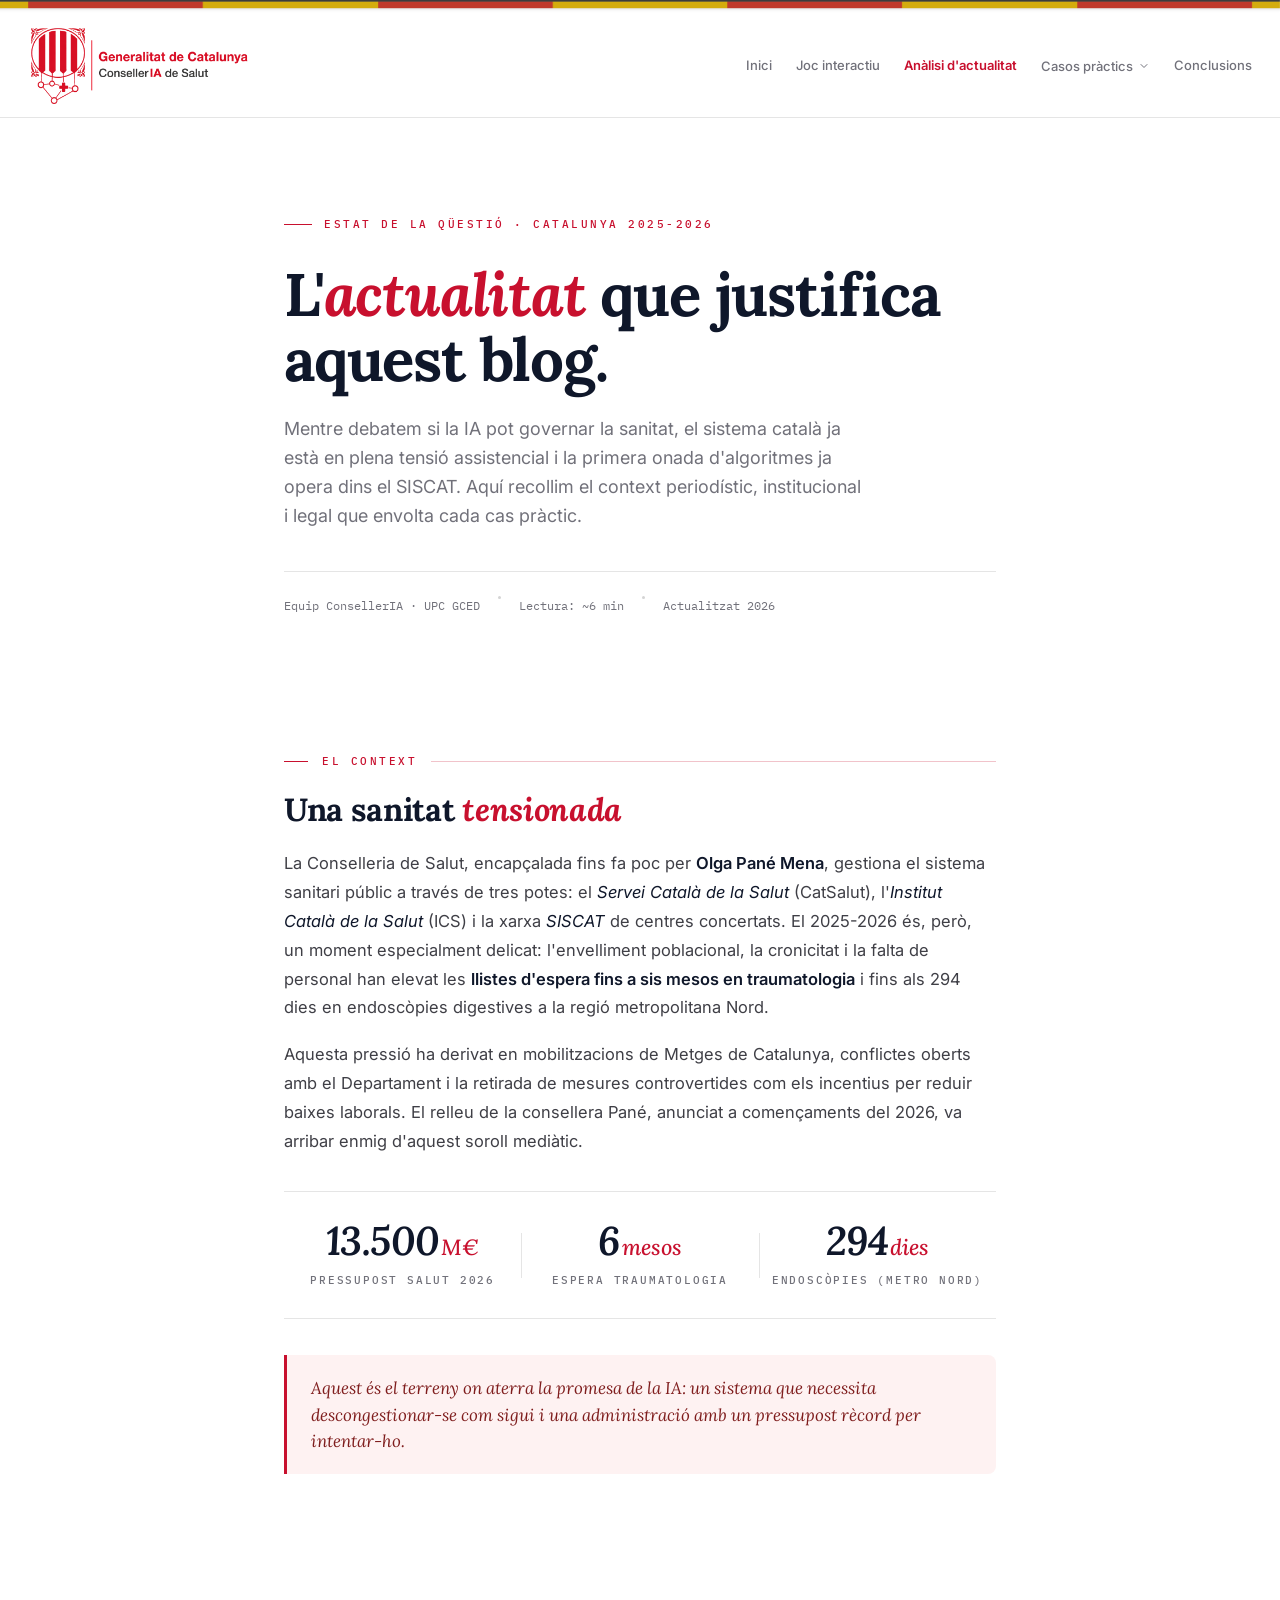
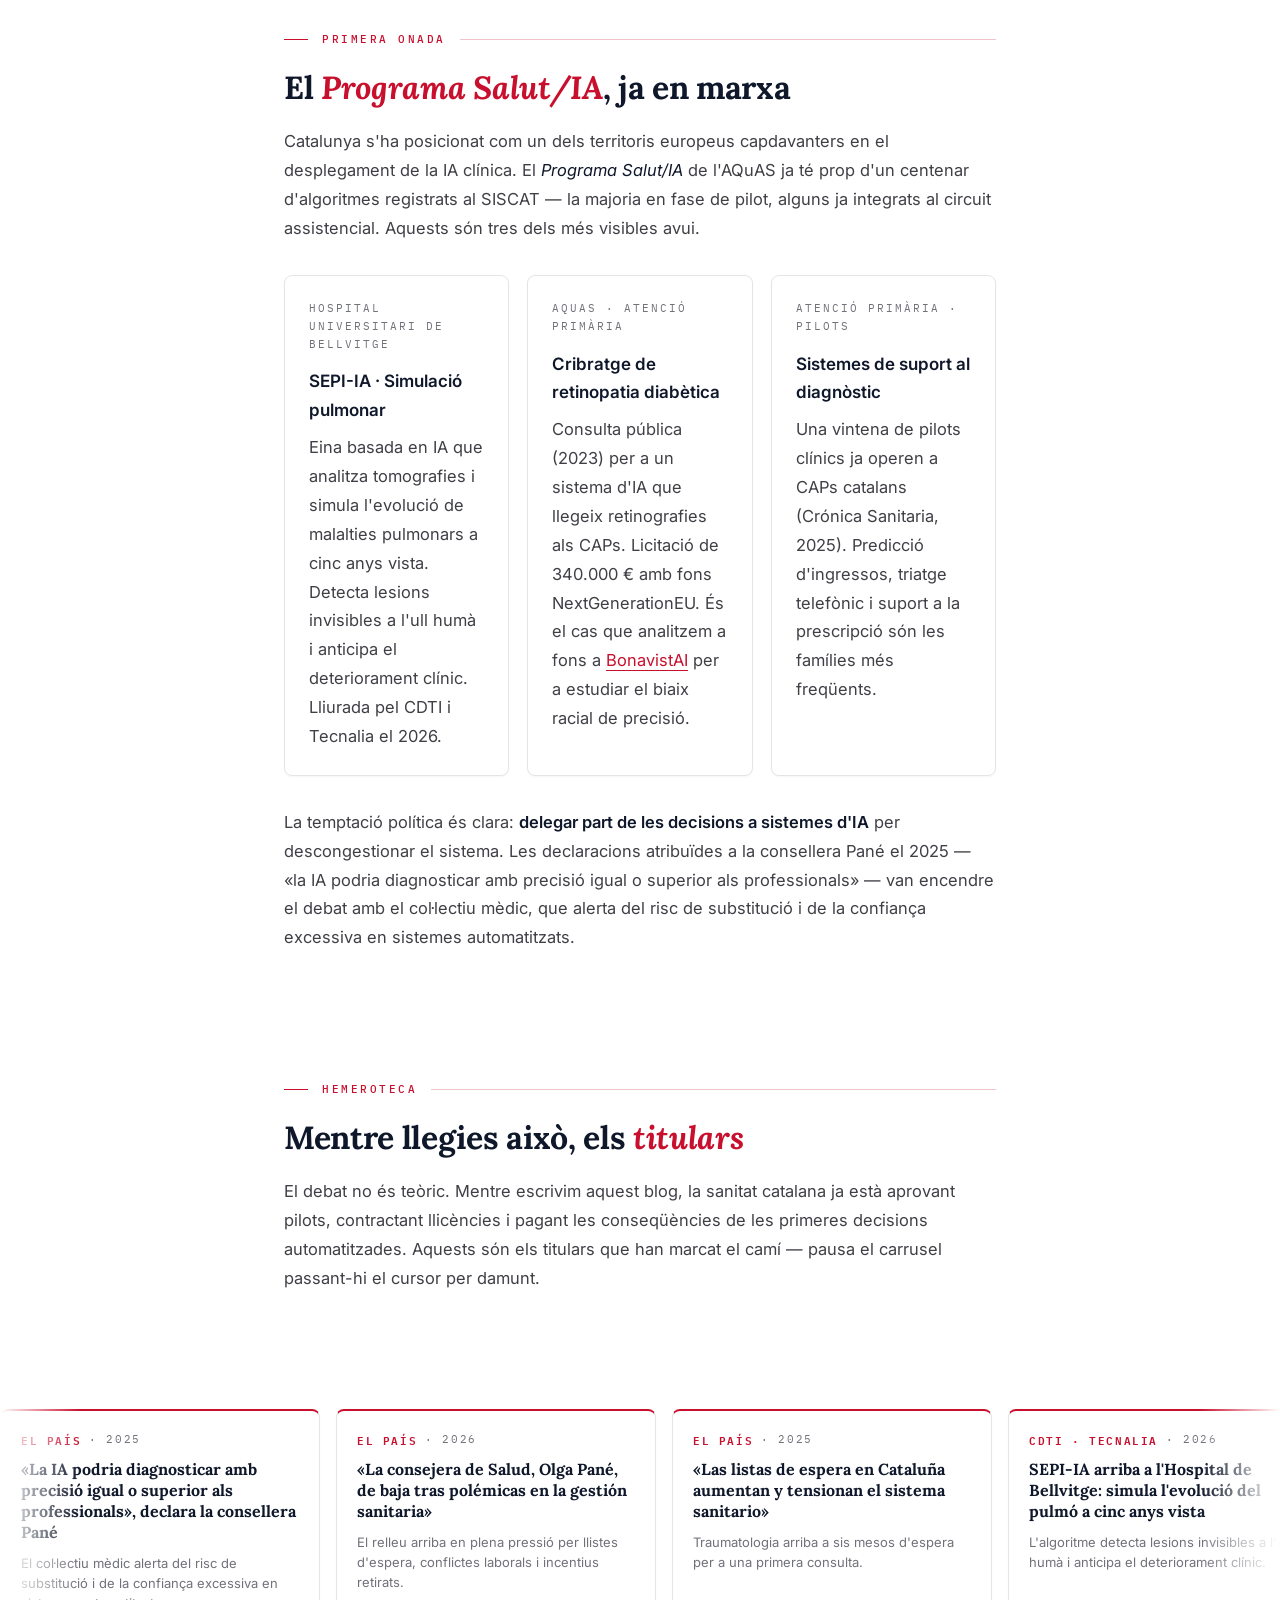
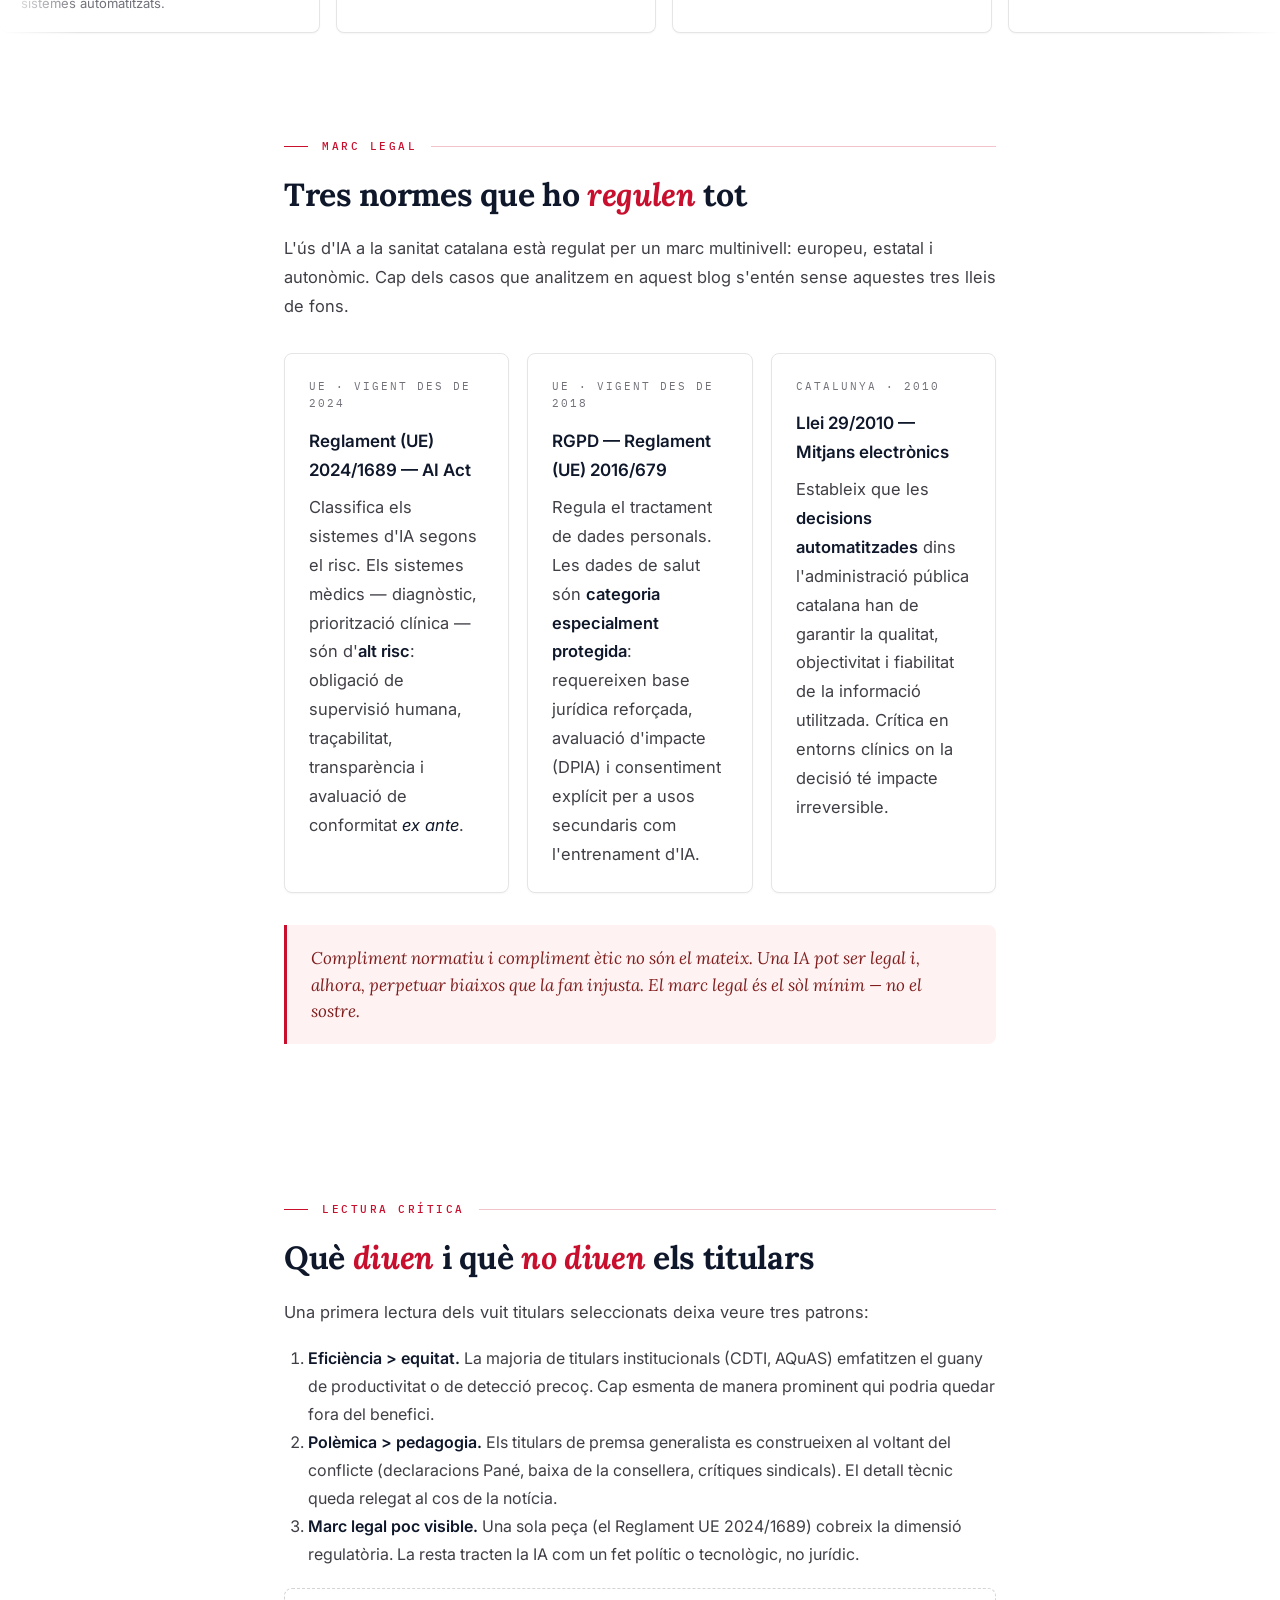
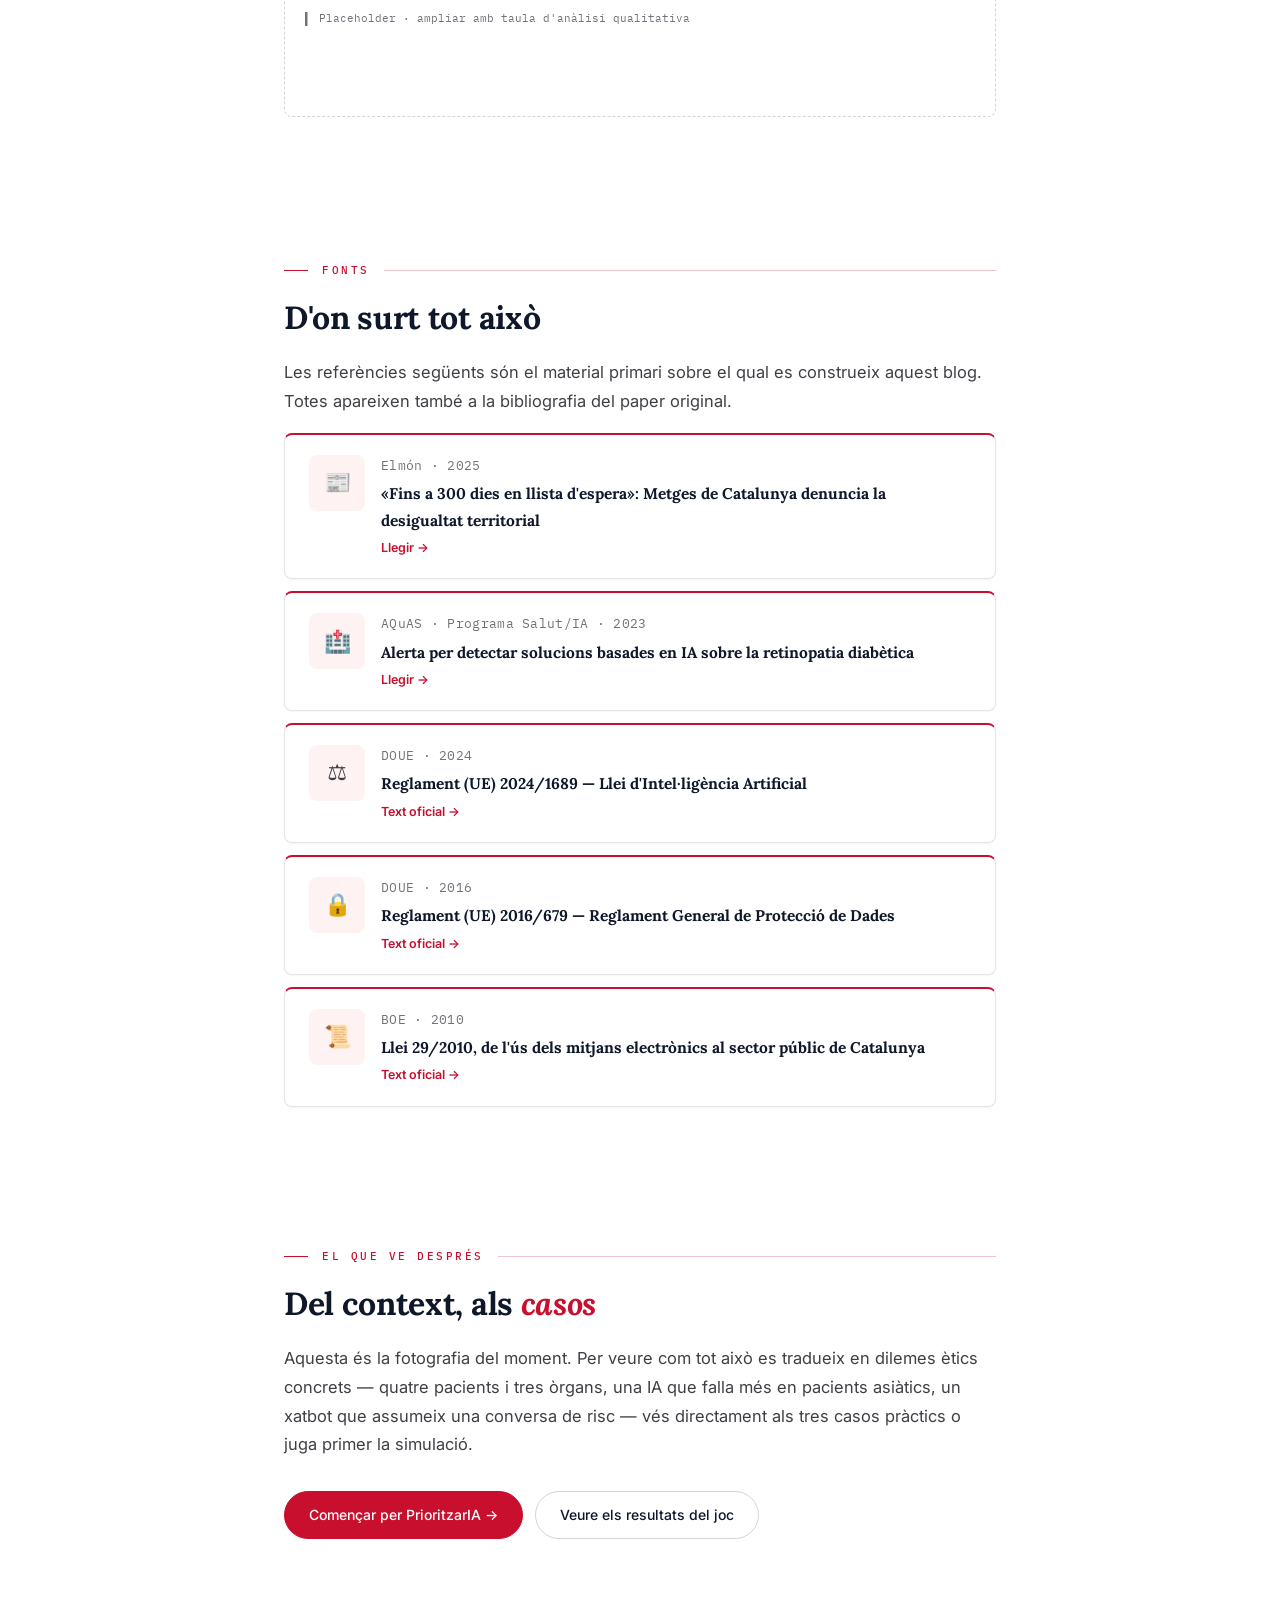
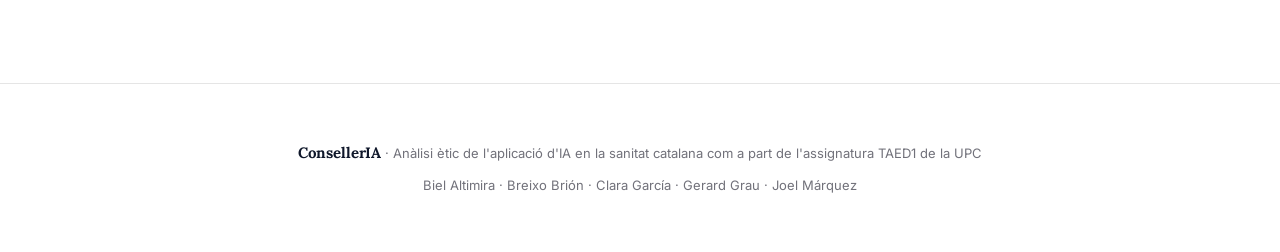
==== blog/actualitat.html @ ca52fb5f "chore: mou la web sencera dins de blog/ - Tots els HTML, l'arbre assets/ i vercel.json passen a blog" ====
<!DOCTYPE html>
<html lang="ca">

<head>
  <meta charset="UTF-8">
  <meta name="viewport" content="width=device-width, initial-scale=1.0">
  <title>Anàlisi d'actualitat — ConsellerIA</title>
  <meta name="description"
    content="Estat actual de la sanitat catalana, primera onada d'algoritmes al SISCAT i marc legal vigent. Context periodístic per a l'anàlisi ètic de la ConsellerIA.">
  <link rel="icon" type="image/png" href="assets/img/conselleria-logo.png">
  <link rel="stylesheet" href="assets/shared.css">
</head>

<body>

  <div class="senyera-bar" aria-hidden="true"></div>

  <nav>
    <a class="nav-logo" href="index.html" aria-label="ConsellerIA de Salut">
      <img src="assets/img/conselleria-logo.png" alt="ConsellerIA de Salut · Generalitat de Catalunya">
    </a>
    <div class="nav-links">
      <a href="index.html">Inici</a>
      <a href="joc-resultats.html">Joc interactiu</a>
      <a href="actualitat.html">Anàlisi d'actualitat</a>
      <div class="nav-dropdown">
        <button type="button" class="nav-dropdown-toggle" aria-haspopup="true" aria-expanded="false">
          Casos pràctics
          <svg class="nav-chevron" viewBox="0 0 24 24" width="12" height="12" fill="none" stroke="currentColor"
            stroke-width="2" stroke-linecap="round" stroke-linejoin="round" aria-hidden="true">
            <path d="M6 9l6 6 6-6" />
          </svg>
        </button>
        <div class="nav-dropdown-menu" role="menu">
          <a href="prioritzaria.html" role="menuitem">PrioritzarIA</a>
          <a href="bonavistai.html" role="menuitem">BonavistAI</a>
          <a href="psico-xat.html" role="menuitem">Psico-Xat</a>
        </div>
      </div>
      <a href="conclusions.html">Conclusions</a>
    </div>
  </nav>

  <header class="hero">
    <div class="hero-eyebrow">Estat de la qüestió · Catalunya 2025-2026</div>
    <h1>L'<em>actualitat</em> que justifica aquest blog.</h1>
    <p class="hero-sub">Mentre debatem si la IA pot governar la sanitat, el sistema català ja està en plena tensió
      assistencial i la primera onada d'algoritmes ja opera dins el SISCAT. Aquí recollim el context periodístic,
      institucional i legal que envolta cada cas pràctic.</p>
    <div class="hero-meta">
      <span>Equip ConsellerIA · UPC GCED</span>
      <span class="dot"></span>
      <span>Lectura: ~6 min</span>
      <span class="dot"></span>
      <span>Actualitzat 2026</span>
    </div>
  </header>

  <main class="container">

    <section id="context" class="reveal">
      <div class="section-label">El context</div>
      <h2>Una sanitat <em>tensionada</em></h2>
      <p>La Conselleria de Salut, encapçalada fins fa poc per <strong>Olga Pané Mena</strong>, gestiona el sistema
        sanitari públic a través de tres potes: el <em>Servei Català de la Salut</em> (CatSalut), l'<em>Institut Català
          de la Salut</em> (ICS) i la xarxa <em>SISCAT</em> de centres concertats. El 2025-2026 és, però, un moment
        especialment delicat: l'envelliment poblacional, la cronicitat i la falta de personal han elevat les
        <strong>llistes d'espera fins a sis mesos en traumatologia</strong> i fins als 294 dies en endoscòpies
        digestives a la regió metropolitana Nord.</p>
      <p>Aquesta pressió ha derivat en mobilitzacions de Metges de Catalunya, conflictes oberts amb el Departament i la
        retirada de mesures controvertides com els incentius per reduir baixes laborals. El relleu de la consellera
        Pané, anunciat a començaments del 2026, va arribar enmig d'aquest soroll mediàtic.</p>

      <div class="stat-band" role="group" aria-label="Xifres clau de la sanitat catalana 2026">
        <div class="stat-band__item">
          <span class="stat-band__num">13.500<em>M€</em></span>
          <span class="stat-band__label">Pressupost Salut 2026</span>
        </div>
        <div class="stat-band__item">
          <span class="stat-band__num">6<em>mesos</em></span>
          <span class="stat-band__label">Espera traumatologia</span>
        </div>
        <div class="stat-band__item">
          <span class="stat-band__num">294<em>dies</em></span>
          <span class="stat-band__label">Endoscòpies (Metro Nord)</span>
        </div>
      </div>

      <div class="callout">
        <p>Aquest és el terreny on aterra la promesa de la IA: un sistema que necessita descongestionar-se com sigui i
          una administració amb un pressupost rècord per intentar-ho.</p>
      </div>
    </section>

    <section id="programa" class="reveal">
      <div class="section-label">Primera onada</div>
      <h2>El <em>Programa Salut/IA</em>, ja en marxa</h2>
      <p>Catalunya s'ha posicionat com un dels territoris europeus capdavanters en el desplegament de la IA clínica. El
        <em>Programa Salut/IA</em> de l'AQuAS ja té prop d'un centenar d'algoritmes registrats al SISCAT — la majoria
        en fase de pilot, alguns ja integrats al circuit assistencial. Aquests són tres dels més visibles avui.
      </p>

      <div class="card-grid">
        <div class="card">
          <span class="card-tag">Hospital Universitari de Bellvitge</span>
          <h3>SEPI-IA · Simulació pulmonar</h3>
          <p>Eina basada en IA que analitza tomografies i simula l'evolució de malalties pulmonars a cinc anys vista.
            Detecta lesions invisibles a l'ull humà i anticipa el deteriorament clínic. Lliurada pel CDTI i Tecnalia el
            2026.</p>
        </div>
        <div class="card">
          <span class="card-tag">AQuAS · Atenció primària</span>
          <h3>Cribratge de retinopatia diabètica</h3>
          <p>Consulta pública (2023) per a un sistema d'IA que llegeix retinografies als CAPs. Licitació de 340.000 €
            amb fons NextGenerationEU. És el cas que analitzem a fons a <a href="bonavistai.html">BonavistAI</a> per a
            estudiar el biaix racial de precisió.</p>
        </div>
        <div class="card">
          <span class="card-tag">Atenció primària · pilots</span>
          <h3>Sistemes de suport al diagnòstic</h3>
          <p>Una vintena de pilots clínics ja operen a CAPs catalans (Crónica Sanitaria, 2025). Predicció d'ingressos,
            triatge telefònic i suport a la prescripció són les famílies més freqüents.</p>
        </div>
      </div>

      <p>La temptació política és clara: <strong>delegar part de les decisions a sistemes d'IA</strong> per
        descongestionar el sistema. Les declaracions atribuïdes a la consellera Pané el 2025 — «la IA podria
        diagnosticar amb precisió igual o superior als professionals» — van encendre el debat amb el col·lectiu mèdic,
        que alerta del risc de substitució i de la confiança excessiva en sistemes automatitzats.</p>
    </section>

    <section id="titulars" class="reveal">
      <div class="section-label">Hemeroteca</div>
      <h2>Mentre llegies això, els <em>titulars</em></h2>
      <p>El debat no és teòric. Mentre escrivim aquest blog, la sanitat catalana ja està aprovant pilots, contractant
        llicències i pagant les conseqüències de les primeres decisions automatitzades. Aquests són els titulars que
        han marcat el camí — pausa el carrusel passant-hi el cursor per damunt.</p>
    </section>

    <div class="news-marquee-wrap" aria-label="Titulars d'actualitat sobre IA i sanitat catalana">
      <div class="news-track">

        <article class="news-card">
          <div class="news-meta"><span class="news-source">El País</span> · 2025</div>
          <h3>«La IA podria diagnosticar amb precisió igual o superior als professionals», declara la consellera Pané
          </h3>
          <p>El col·lectiu mèdic alerta del risc de substitució i de la confiança excessiva en sistemes
            automatitzats.</p>
        </article>
        <article class="news-card">
          <div class="news-meta"><span class="news-source">El País</span> · 2026</div>
          <h3>«La consejera de Salud, Olga Pané, de baja tras polémicas en la gestión sanitaria»</h3>
          <p>El relleu arriba en plena pressió per llistes d'espera, conflictes laborals i incentius retirats.</p>
        </article>
        <article class="news-card">
          <div class="news-meta"><span class="news-source">El País</span> · 2025</div>
          <h3>«Las listas de espera en Cataluña aumentan y tensionan el sistema sanitario»</h3>
          <p>Traumatologia arriba a sis mesos d'espera per a una primera consulta.</p>
        </article>
        <article class="news-card">
          <div class="news-meta"><span class="news-source">CDTI · Tecnalia</span> · 2026</div>
          <h3>SEPI-IA arriba a l'Hospital de Bellvitge: simula l'evolució del pulmó a cinc anys vista</h3>
          <p>L'algoritme detecta lesions invisibles a l'ull humà i anticipa el deteriorament clínic.</p>
        </article>
        <article class="news-card">
          <div class="news-meta"><span class="news-source">AQuAS</span> · 2023</div>
          <h3>Alerta per detectar solucions basades en IA sobre la retinopatia diabètica</h3>
          <p>El Programa Salut/IA exigeix avaluació clínica abans del desplegament massiu als CAPs.</p>
        </article>
        <article class="news-card">
          <div class="news-meta"><span class="news-source">Crónica Sanitaria</span> · 2025</div>
          <h3>«Proyectos de IA en atención primaria en Cataluña»</h3>
          <p>Una vintena de pilots clínics ja operen a CAPs catalans, segons fonts del Departament.</p>
        </article>
        <article class="news-card">
          <div class="news-meta"><span class="news-source">Elmón</span> · 2025</div>
          <h3>«Fins a 300 dies en llista d'espera»: Metges de Catalunya denuncia la desigualtat territorial</h3>
          <p>L'informe sindical reclama mesures estructurals abans de delegar decisions a la IA.</p>
        </article>
        <article class="news-card">
          <div class="news-meta"><span class="news-source">DOUE</span> · 2024</div>
          <h3>El Reglament (UE) 2024/1689 entra en vigor: la IA mèdica, classificada com a alt risc</h3>
          <p>Supervisió humana, traçabilitat i avaluació de conformitat passen a ser obligatòries.</p>
        </article>

        <article class="news-card" aria-hidden="true">
          <div class="news-meta"><span class="news-source">El País</span> · 2025</div>
          <h3>«La IA podria diagnosticar amb precisió igual o superior als professionals», declara la consellera Pané
          </h3>
          <p>El col·lectiu mèdic alerta del risc de substitució i de la confiança excessiva en sistemes
            automatitzats.</p>
        </article>
        <article class="news-card" aria-hidden="true">
          <div class="news-meta"><span class="news-source">El País</span> · 2026</div>
          <h3>«La consejera de Salud, Olga Pané, de baja tras polémicas en la gestión sanitaria»</h3>
          <p>El relleu arriba en plena pressió per llistes d'espera, conflictes laborals i incentius retirats.</p>
        </article>
        <article class="news-card" aria-hidden="true">
          <div class="news-meta"><span class="news-source">El País</span> · 2025</div>
          <h3>«Las listas de espera en Cataluña aumentan y tensionan el sistema sanitario»</h3>
          <p>Traumatologia arriba a sis mesos d'espera per a una primera consulta.</p>
        </article>
        <article class="news-card" aria-hidden="true">
          <div class="news-meta"><span class="news-source">CDTI · Tecnalia</span> · 2026</div>
          <h3>SEPI-IA arriba a l'Hospital de Bellvitge: simula l'evolució del pulmó a cinc anys vista</h3>
          <p>L'algoritme detecta lesions invisibles a l'ull humà i anticipa el deteriorament clínic.</p>
        </article>
        <article class="news-card" aria-hidden="true">
          <div class="news-meta"><span class="news-source">AQuAS</span> · 2023</div>
          <h3>Alerta per detectar solucions basades en IA sobre la retinopatia diabètica</h3>
          <p>El Programa Salut/IA exigeix avaluació clínica abans del desplegament massiu als CAPs.</p>
        </article>
        <article class="news-card" aria-hidden="true">
          <div class="news-meta"><span class="news-source">Crónica Sanitaria</span> · 2025</div>
          <h3>«Proyectos de IA en atención primaria en Cataluña»</h3>
          <p>Una vintena de pilots clínics ja operen a CAPs catalans, segons fonts del Departament.</p>
        </article>
        <article class="news-card" aria-hidden="true">
          <div class="news-meta"><span class="news-source">Elmón</span> · 2025</div>
          <h3>«Fins a 300 dies en llista d'espera»: Metges de Catalunya denuncia la desigualtat territorial</h3>
          <p>L'informe sindical reclama mesures estructurals abans de delegar decisions a la IA.</p>
        </article>
        <article class="news-card" aria-hidden="true">
          <div class="news-meta"><span class="news-source">DOUE</span> · 2024</div>
          <h3>El Reglament (UE) 2024/1689 entra en vigor: la IA mèdica, classificada com a alt risc</h3>
          <p>Supervisió humana, traçabilitat i avaluació de conformitat passen a ser obligatòries.</p>
        </article>

      </div>
    </div>

    <section id="marc-legal" class="reveal">
      <div class="section-label">Marc legal</div>
      <h2>Tres normes que ho <em>regulen</em> tot</h2>
      <p>L'ús d'IA a la sanitat catalana està regulat per un marc multinivell: europeu, estatal i autonòmic. Cap dels
        casos que analitzem en aquest blog s'entén sense aquestes tres lleis de fons.</p>

      <div class="card-grid">
        <div class="card">
          <span class="card-tag">UE · Vigent des de 2024</span>
          <h3>Reglament (UE) 2024/1689 — AI Act</h3>
          <p>Classifica els sistemes d'IA segons el risc. Els sistemes mèdics — diagnòstic, priorització clínica — són
            d'<strong>alt risc</strong>: obligació de supervisió humana, traçabilitat, transparència i avaluació de
            conformitat <em>ex ante</em>.</p>
        </div>
        <div class="card">
          <span class="card-tag">UE · Vigent des de 2018</span>
          <h3>RGPD — Reglament (UE) 2016/679</h3>
          <p>Regula el tractament de dades personals. Les dades de salut són <strong>categoria especialment
              protegida</strong>: requereixen base jurídica reforçada, avaluació d'impacte (DPIA) i consentiment
            explícit per a usos secundaris com l'entrenament d'IA.</p>
        </div>
        <div class="card">
          <span class="card-tag">Catalunya · 2010</span>
          <h3>Llei 29/2010 — Mitjans electrònics</h3>
          <p>Estableix que les <strong>decisions automatitzades</strong> dins l'administració pública catalana han de
            garantir la qualitat, objectivitat i fiabilitat de la informació utilitzada. Crítica en entorns clínics on
            la decisió té impacte irreversible.</p>
        </div>
      </div>

      <div class="callout">
        <p>Compliment normatiu i compliment ètic no són el mateix. Una IA pot ser legal i, alhora, perpetuar biaixos
          que la fan injusta. El marc legal és el sòl mínim — no el sostre.</p>
      </div>
    </section>

    <section id="relat" class="reveal">
      <div class="section-label">Lectura crítica</div>
      <h2>Què <em>diuen</em> i què <em>no diuen</em> els titulars</h2>
      <p>Una primera lectura dels vuit titulars seleccionats deixa veure tres patrons:</p>
      <ol style="margin: 1rem 0 1.25rem 1.5rem; color: var(--body); line-height: 1.75;">
        <li><strong>Eficiència &gt; equitat.</strong> La majoria de titulars institucionals (CDTI, AQuAS) emfatitzen el
          guany de productivitat o de detecció precoç. Cap esmenta de manera prominent qui podria quedar fora del
          benefici.</li>
        <li><strong>Polèmica &gt; pedagogia.</strong> Els titulars de premsa generalista es construeixen al voltant del
          conflicte (declaracions Pané, baixa de la consellera, crítiques sindicals). El detall tècnic queda relegat al
          cos de la notícia.</li>
        <li><strong>Marc legal poc visible.</strong> Una sola peça (el Reglament UE 2024/1689) cobreix la dimensió
          regulatòria. La resta tracten la IA com un fet polític o tecnològic, no jurídic.</li>
      </ol>

      <div class="edit-zone">
        <div class="edit-hint">▍ Placeholder · ampliar amb taula d'anàlisi qualitativa</div>
        <div contenteditable="true"
          data-placeholder="Aquí anirà una taula amb fonts × angles (eficiència / equitat / regulació / responsabilitat) o un gràfic de freqüència de paraules clau.">
        </div>
      </div>
    </section>

    <section id="fonts" class="reveal">
      <div class="section-label">Fonts</div>
      <h2>D'on surt tot això</h2>
      <p>Les referències següents són el material primari sobre el qual es construeix aquest blog. Totes apareixen
        també a la bibliografia del paper original.</p>

      <a class="reading-card" href="https://elmon.cat/es/sociedad/salud/hasta-300-dias-en-lista-de-espera-metges-de-catalunya-denuncia-desigualdad-territorial-1025357/"
        target="_blank" rel="noopener noreferrer">
        <div class="reading-thumb">📰</div>
        <div>
          <div class="reading-meta">Elmón · 2025</div>
          <div class="reading-title">«Fins a 300 dies en llista d'espera»: Metges de Catalunya denuncia la desigualtat
            territorial</div>
          <div class="reading-cta">Llegir →</div>
        </div>
      </a>

      <a class="reading-card"
        href="https://iasalut.cat/en/noticia/alerta-per-detectar-solucions-basades-en-intelligencia-artificial-sobre-la-retinopatia-diabetica/"
        target="_blank" rel="noopener noreferrer">
        <div class="reading-thumb">🏥</div>
        <div>
          <div class="reading-meta">AQuAS · Programa Salut/IA · 2023</div>
          <div class="reading-title">Alerta per detectar solucions basades en IA sobre la retinopatia diabètica</div>
          <div class="reading-cta">Llegir →</div>
        </div>
      </a>

      <a class="reading-card" href="https://eur-lex.europa.eu/eli/reg/2024/1689/oj" target="_blank"
        rel="noopener noreferrer">
        <div class="reading-thumb">⚖️</div>
        <div>
          <div class="reading-meta">DOUE · 2024</div>
          <div class="reading-title">Reglament (UE) 2024/1689 — Llei d'Intel·ligència Artificial</div>
          <div class="reading-cta">Text oficial →</div>
        </div>
      </a>

      <a class="reading-card" href="https://eur-lex.europa.eu/eli/reg/2016/679/oj" target="_blank"
        rel="noopener noreferrer">
        <div class="reading-thumb">🔒</div>
        <div>
          <div class="reading-meta">DOUE · 2016</div>
          <div class="reading-title">Reglament (UE) 2016/679 — Reglament General de Protecció de Dades</div>
          <div class="reading-cta">Text oficial →</div>
        </div>
      </a>

      <a class="reading-card" href="https://www.boe.es/buscar/act.php?id=BOE-A-2010-13843" target="_blank"
        rel="noopener noreferrer">
        <div class="reading-thumb">📜</div>
        <div>
          <div class="reading-meta">BOE · 2010</div>
          <div class="reading-title">Llei 29/2010, de l'ús dels mitjans electrònics al sector públic de Catalunya</div>
          <div class="reading-cta">Text oficial →</div>
        </div>
      </a>
    </section>

    <section id="cta" class="reveal">
      <div class="section-label">El que ve després</div>
      <h2>Del context, als <em>casos</em></h2>
      <p>Aquesta és la fotografia del moment. Per veure com tot això es tradueix en dilemes ètics concrets — quatre
        pacients i tres òrgans, una IA que falla més en pacients asiàtics, un xatbot que assumeix una conversa de risc
        — vés directament als tres casos pràctics o juga primer la simulació.</p>
      <div class="cta-row">
        <a class="cta-btn primary" href="prioritzaria.html">Començar per PrioritzarIA →</a>
        <a class="cta-btn" href="joc-resultats.html">Veure els resultats del joc</a>
      </div>
    </section>

  </main>

  <footer>
    <strong>ConsellerIA</strong> · Anàlisi ètic de l'aplicació d'IA en la sanitat catalana com a part de l'assignatura TAED1 de la UPC<br>
    <span style="margin-top:8px;display:block">Biel Altimira · Breixo Brión · Clara García · Gerard Grau · Joel
      Márquez</span>
  </footer>

  <script src="assets/shared.js"></script>
</body>

</html>
---- blog/assets/shared.css ----
@import url('https://fonts.googleapis.com/css2?family=Lora:ital,wght@0,500;0,600;0,700;1,400;1,500&family=Inter:wght@300;400;500;600;700&family=IBM+Plex+Mono:wght@400;500&display=swap');

:root {
  --bg: #ffffff;
  --surface: #ffffff;
  --surface-2: #fafafa;
  --border: #e5e5e5;
  --border-2: #d4d4d4;
  --text: #0f172a;
  --body: #3f3f46;
  --muted: #71717a;
  --accent: #c8102e;        
  --accent-hover: #a00d24;
  --accent-soft: #fef2f2;   
  --accent-2: #0284c7;      
  --catsalut: #c8102e;      
  --success: #16a34a;
  --warning: #d97706;

  --case-priori: #c8102e;        
  --case-priori-soft: #fef2f2;
  --case-bona: #c8102e;
  --case-bona-soft: #fef2f2;
  --case-psico: #c8102e;
  --case-psico-soft: #fef2f2;

  --font-serif: 'Lora', Georgia, serif;
  --font-sans: 'Inter', system-ui, -apple-system, sans-serif;
  --font-mono: 'IBM Plex Mono', ui-monospace, monospace;

  --r: 4px;
  --r-md: 8px;
  --r-lg: 16px;
  --r-pill: 999px;

  --shadow-sm: 0 1px 2px rgba(15,23,42,0.04);
  --shadow-md: 0 4px 12px rgba(15,23,42,0.06), 0 2px 4px rgba(15,23,42,0.04);
  --shadow-lg: 0 16px 40px rgba(15,23,42,0.08), 0 4px 8px rgba(15,23,42,0.04);
}

*, *::before, *::after { box-sizing: border-box; margin: 0; padding: 0; }
html { scroll-behavior: smooth; }
body {
  background: var(--bg);
  color: var(--body);
  font-family: var(--font-sans);
  font-size: 16px;
  line-height: 1.7;
  -webkit-font-smoothing: antialiased;
  -moz-osx-font-smoothing: grayscale;
  min-height: 100vh;
}
img { max-width: 100%; height: auto; display: block; }
button { font-family: inherit; }
::selection { background: var(--accent); color: #fff; }

.senyera-bar {
  position: sticky; top: 0; z-index: 101;
  height: 14px;
  background-image: url('img/senyera-bar.png');
  background-repeat: repeat-x;
  background-position: center;
  background-size: auto 100%;
  width: 100%;
}

nav {
  position: sticky; top: 14px; z-index: 100;
  background: rgba(255,255,255,0.92);
  backdrop-filter: blur(14px);
  -webkit-backdrop-filter: blur(14px);
  border-bottom: 1px solid var(--border);
  padding: 0 1.75rem;
  display: flex; align-items: center; justify-content: space-between;
  height: 104px;
}
.nav-logo {
  display: flex; align-items: center;
  text-decoration: none;
  color: var(--text);
  border: 0;
}
.nav-logo img {
  display: block;
  height: 84px;
  width: auto;
}
.nav-logo:hover { opacity: 0.85; }
.nav-links { display: flex; gap: 24px; align-items: center; }
.nav-links a {
  font-size: 13px;
  color: var(--muted);
  text-decoration: none;
  font-weight: 500;
  transition: color .2s;
  border: 0;
}
.nav-links a:hover,
.nav-links a.active { color: var(--accent); }
.nav-links a.active { font-weight: 600; }

.nav-dropdown { position: relative; }
.nav-dropdown-toggle {
  background: none; border: 0; padding: 0;
  font-family: var(--font-sans);
  font-size: 13px;
  color: var(--muted);
  font-weight: 500;
  cursor: pointer;
  display: inline-flex;
  align-items: center;
  gap: 5px;
  transition: color .2s;
}
.nav-dropdown-toggle:hover,
.nav-dropdown-toggle.active { color: var(--accent); }
.nav-dropdown-toggle.active { font-weight: 600; }
.nav-chevron { transition: transform .2s; }
.nav-dropdown-toggle[aria-expanded="true"] .nav-chevron,
.nav-dropdown:hover .nav-chevron { transform: rotate(180deg); }

.nav-dropdown-menu {
  position: absolute;
  top: calc(100% + 14px);
  left: 50%;
  transform: translateX(-50%) translateY(-6px);
  background: var(--surface);
  border: 1px solid var(--border);
  border-top: 2px solid var(--accent);
  border-radius: var(--r-md);
  padding: 6px 0;
  min-width: 180px;
  box-shadow: var(--shadow-md);
  opacity: 0;
  visibility: hidden;
  transition: opacity .18s, transform .18s, visibility 0s linear .18s;
  z-index: 110;
}
.nav-dropdown:hover .nav-dropdown-menu,
.nav-dropdown:focus-within .nav-dropdown-menu,
.nav-dropdown-toggle[aria-expanded="true"] + .nav-dropdown-menu {
  opacity: 1;
  visibility: visible;
  transform: translateX(-50%) translateY(0);
  transition: opacity .18s, transform .18s, visibility 0s;
}
.nav-dropdown-menu a {
  display: block;
  padding: 9px 18px;
  font-size: 13px;
  font-weight: 500;
  color: var(--muted);
  text-decoration: none;
  border: 0;
  white-space: nowrap;
  transition: background .15s, color .15s;
}
.nav-dropdown-menu a:hover,
.nav-dropdown-menu a:focus,
.nav-dropdown-menu a.active {
  color: var(--accent);
  background: var(--accent-soft);
  opacity: 1;
}
.nav-dropdown-menu a.active { font-weight: 600; }

.container { max-width: 760px; margin: 0 auto; padding: 0 1.5rem; }
.wide { max-width: 1100px; margin: 0 auto; padding: 0 1.5rem; }

.hero {
  padding: 5.5rem 1.5rem 3.5rem;
  max-width: 760px;
  margin: 0 auto;
}
.hero-video {
  max-width: 1000px;
  padding: 4rem 1.5rem 5rem;
  position: relative;
  text-align: center;
  min-height: calc(100vh - 72px);
  display: flex;
  flex-direction: column;
  justify-content: center;
}
.hero-eyebrow {
  display: inline-flex;
  align-items: center;
  gap: 12px;
  font-family: var(--font-mono);
  font-size: 11px;
  font-weight: 500;
  letter-spacing: 2.5px;
  text-transform: uppercase;
  color: var(--accent);
  margin-bottom: 1.75rem;
}
.hero-eyebrow::before {
  content: '';
  width: 28px; height: 1px; background: var(--accent);
}
.hero-video .hero-eyebrow { justify-content: center; align-self: center; }
.hero-video .hero-eyebrow::after {
  content: '';
  width: 28px; height: 1px; background: var(--accent);
}
.hero h1 {
  font-family: var(--font-serif);
  font-size: clamp(38px, 6vw, 60px);
  font-weight: 700;
  line-height: 1.08;
  color: var(--text);
  margin-bottom: 1.5rem;
  letter-spacing: -0.02em;
}
.hero h1 em { font-style: italic; color: var(--accent); }
.hero-sub {
  font-size: 18px;
  color: var(--muted);
  max-width: 580px;
  line-height: 1.6;
  margin-bottom: 2.5rem;
}
.hero-video .hero-sub { margin-left: auto; margin-right: auto; }
.hero-meta {
  display: flex;
  gap: 18px;
  flex-wrap: wrap;
  font-family: var(--font-mono);
  font-size: 12px;
  color: var(--muted);
  border-top: 1px solid var(--border);
  padding-top: 1.5rem;
}
.hero-video .hero-meta { justify-content: center; border-top: none; padding-top: 0; }
.hero-meta span { display: flex; align-items: center; gap: 8px; }
.dot { width: 3px; height: 3px; border-radius: 50%; background: var(--border-2); }

.video-frame {
  position: relative;
  width: 100%;
  max-width: 880px;
  margin: 2.5rem auto 1.5rem;
  aspect-ratio: 16 / 9;
  background: var(--surface);
  border: 1px solid var(--border);
  border-radius: var(--r-lg);
  box-shadow: var(--shadow-lg);
  overflow: hidden;
  cursor: pointer;
}
.video-poster {
  position: absolute; inset: 0;
  display: flex; flex-direction: column;
  align-items: center; justify-content: center;
  padding: 2.5rem 3rem;
  text-align: center;
  background:
    radial-gradient(circle at 30% 20%, rgba(200,16,46,0.06), transparent 50%),
    radial-gradient(circle at 70% 80%, rgba(200,16,46,0.04), transparent 55%),
    linear-gradient(135deg, #ffffff 0%, #fafafa 100%);
}
.video-poster::before {
  content: '';
  position: absolute;
  left: 0; right: 0; bottom: 0;
  height: 56px;
  background-image: url("data:image/svg+xml,%3Csvg xmlns='http://www.w3.org/2000/svg' viewBox='0 0 800 56' preserveAspectRatio='none'%3E%3Cpath d='M0 28 L120 28 L140 8 L160 48 L180 28 L320 28 L340 16 L360 40 L380 28 L520 28 L540 12 L560 44 L580 28 L800 28' stroke='%23c8102e' stroke-width='1' fill='none' opacity='0.30'/%3E%3C/svg%3E");
  background-size: 100% 100%;
  background-repeat: no-repeat;
  pointer-events: none;
}
.video-eyebrow {
  font-family: var(--font-mono);
  font-size: 11px;
  color: var(--accent);
  letter-spacing: 2px;
  text-transform: uppercase;
  margin-bottom: 1.5rem;
  position: relative; z-index: 1;
}
.video-quote {
  font-family: var(--font-serif);
  font-style: italic;
  font-size: clamp(18px, 2.4vw, 24px);
  line-height: 1.45;
  color: var(--text);
  max-width: 640px;
  margin-bottom: 1.25rem;
  position: relative; z-index: 1;
}
.video-cite {
  font-family: var(--font-sans);
  font-size: 13px;
  color: var(--muted);
  font-weight: 500;
  position: relative; z-index: 1;
}
.video-play {
  position: absolute;
  top: 50%; left: 50%;
  transform: translate(-50%, -50%);
  width: 76px; height: 76px;
  border-radius: 50%;
  border: none;
  background: var(--accent);
  color: #fff;
  cursor: pointer;
  display: flex; align-items: center; justify-content: center;
  box-shadow: 0 0 0 0 rgba(200,16,46,0.4), 0 12px 30px rgba(200,16,46,0.30);
  animation: video-pulse 2.4s ease-out infinite;
  transition: transform .2s, background .2s;
  z-index: 3;
}
.video-play:hover {
  transform: translate(-50%, -50%) scale(1.06);
  background: var(--accent-hover);
}
.video-play svg { margin-left: 4px; }
@keyframes video-pulse {
  0%   { box-shadow: 0 0 0 0 rgba(200,16,46,0.40), 0 12px 30px rgba(200,16,46,0.28); }
  70%  { box-shadow: 0 0 0 18px rgba(200,16,46,0), 0 12px 30px rgba(200,16,46,0.28); }
  100% { box-shadow: 0 0 0 0 rgba(200,16,46,0), 0 12px 30px rgba(200,16,46,0.28); }
}
.video-frame.played { cursor: default; }
.video-frame.played .video-play { display: none; }
.video-frame.played .video-poster { background: var(--surface-2); }
.video-frame.played .video-quote {
  font-family: var(--font-sans);
  font-style: normal;
  font-size: 15px;
  color: var(--muted);
}

.scroll-indicator {
  position: absolute;
  bottom: 2rem;
  left: 50%;
  transform: translateX(-50%);
  width: 44px; height: 44px;
  border-radius: 50%;
  border: 1px solid var(--border);
  background: var(--surface);
  color: var(--accent);
  display: flex; align-items: center; justify-content: center;
  text-decoration: none;
  box-shadow: var(--shadow-sm);
  animation: scroll-bounce 2s ease-in-out infinite;
}
.scroll-indicator:hover { border-color: var(--accent); opacity: 1; }
@keyframes scroll-bounce {
  0%, 100% { transform: translateX(-50%) translateY(0); }
  50% { transform: translateX(-50%) translateY(6px); }
}

section { padding: 5rem 0; }
section + section { padding-top: 3rem; }
section[id] { scroll-margin-top: 130px; }

.section-label {
  display: flex;
  align-items: center;
  gap: 14px;
  font-family: var(--font-mono);
  font-size: 11px;
  font-weight: 500;
  letter-spacing: 2.5px;
  text-transform: uppercase;
  color: var(--accent);
  margin-bottom: 1.25rem;
}
.section-label::before {
  content: '';
  height: 1px;
  background: var(--accent);
  flex: 0 0 24px;
}
.section-label::after {
  content: '';
  height: 1px;
  background: var(--accent);
  flex: 1;
  opacity: 0.25;
}

h2 {
  font-family: var(--font-serif);
  font-size: 32px;
  font-weight: 700;
  color: var(--text);
  line-height: 1.2;
  margin-bottom: 1.25rem;
  letter-spacing: -0.01em;
}
h2 em { font-style: italic; color: var(--accent); }
h3 {
  font-family: var(--font-sans);
  font-size: 17px;
  font-weight: 600;
  color: var(--text);
  margin-bottom: 0.5rem;
}

p { color: var(--body); margin-bottom: 1.1rem; font-size: 16.5px; line-height: 1.75; }
p:last-child { margin-bottom: 0; }
strong { color: var(--text); font-weight: 600; }
em { color: var(--text); font-style: italic; }
a { color: var(--accent); text-decoration: none; border-bottom: 1px solid currentColor; transition: opacity .2s; }
a:hover { opacity: 0.7; }


.callout {
  background: var(--accent-soft);
  border-left: 3px solid var(--accent);
  padding: 1.25rem 1.5rem;
  margin: 1.75rem 0;
  border-radius: 0 var(--r-md) var(--r-md) 0;
}
.callout p {
  color: #7f1d1d;
  font-family: var(--font-serif);
  font-style: italic;
  font-size: 17px;
  line-height: 1.55;
  margin: 0;
}

.card {
  background: var(--surface);
  border: 1px solid var(--border);
  border-radius: var(--r-md);
  padding: 1.5rem;
  box-shadow: var(--shadow-sm);
  transition: box-shadow .2s;
}
.card:hover { box-shadow: var(--shadow-md); }

.card-grid {
  display: grid;
  grid-template-columns: repeat(3, 1fr);
  gap: 18px;
  margin: 2rem 0;
}
.card-link {
  display: block;
  background: var(--surface);
  border: 1px solid var(--border);
  border-top: 2px solid var(--accent);
  border-radius: var(--r-md);
  padding: 1.75rem 1.5rem;
  text-decoration: none;
  color: inherit;
  box-shadow: var(--shadow-sm);
  transition: box-shadow .25s, transform .25s, border-color .25s;
}
.card-link:hover {
  transform: translateY(-3px);
  box-shadow: var(--shadow-md);
  opacity: 1;
  border-color: var(--accent);
}
.card-tag {
  display: block;
  font-family: var(--font-mono);
  font-size: 10.5px;
  letter-spacing: 2px;
  text-transform: uppercase;
  color: var(--muted);
  margin-bottom: 14px;
}
.card-link h3 {
  font-family: var(--font-serif);
  font-size: 22px;
  font-weight: 700;
  color: var(--text);
  margin-bottom: 10px;
  letter-spacing: -0.01em;
}
.card-link h3 em { color: var(--accent); font-style: italic; }
.card-link p {
  font-size: 14.5px;
  line-height: 1.6;
  margin-bottom: 16px;
  color: var(--body);
}
.card-cta {
  font-family: var(--font-sans);
  font-size: 13px;
  color: var(--accent);
  font-weight: 600;
}

.card-link               { --case-color: var(--accent); }
.card-link.case--priori  { --case-color: var(--case-priori); }
.card-link.case--bona    { --case-color: var(--case-bona); }
.card-link.case--psico   { --case-color: var(--case-psico); }

.card-link               { border-top-color: var(--case-color); }
.card-link:hover         { border-color: var(--case-color); }
.card-link h3 em         { color: var(--case-color); }
.card-link .card-tag     { color: var(--case-color); }
.card-link .card-cta     { color: var(--case-color); }

.card-link__icon {
  display: block;
  width: 30px;
  height: 30px;
  margin-bottom: 16px;
  color: var(--case-color);
}

.chip {
  font-family: var(--font-mono);
  font-size: 11px;
  padding: 4px 12px;
  border-radius: var(--r-pill);
  display: inline-block;
}
.chip-in  { background: rgba(22,163,74,0.10); color: #166534; border: 1px solid rgba(22,163,74,0.20); }
.chip-out { background: rgba(200,16,46,0.08); color: var(--catsalut); border: 1px solid rgba(200,16,46,0.18); }
.chip-mb  { background: rgba(217,119,6,0.10); color: #92400e; border: 1px solid rgba(217,119,6,0.22); }

.tab-row { display: flex; gap: 8px; flex-wrap: wrap; margin-bottom: 1.5rem; }
.tab-btn {
  font-family: var(--font-sans);
  font-size: 13px;
  font-weight: 500;
  padding: 7px 16px;
  border: 1px solid var(--border-2);
  border-radius: var(--r-pill);
  background: transparent;
  color: var(--muted);
  cursor: pointer;
  transition: all .2s;
}
.tab-btn:hover { color: var(--text); border-color: var(--accent); }
.tab-btn.active {
  background: var(--accent);
  color: #fff;
  border-color: var(--accent);
}

.quote {
  padding: 2.5rem 0;
  font-family: var(--font-serif);
  font-style: italic;
  font-size: 22px;
  color: var(--text);
  line-height: 1.5;
  text-align: center;
  border-top: 1px solid var(--border);
  border-bottom: 1px solid var(--border);
  margin: 2.5rem 0;
}
.quote cite {
  display: block;
  font-size: 13px;
  font-style: normal;
  font-family: var(--font-sans);
  color: var(--muted);
  margin-top: 0.85rem;
  font-weight: 500;
}

.edit-zone {
  border: 1px dashed var(--border-2);
  border-radius: var(--r-md);
  padding: 1.25rem;
  margin: 1rem 0;
  background: var(--surface);
  transition: border-color .2s, background .2s;
}
.edit-zone:focus-within { border-color: var(--accent); background: #fefefd; }
.edit-hint {
  font-family: var(--font-mono);
  font-size: 11px;
  color: var(--muted);
  margin-bottom: 8px;
  display: flex;
  align-items: center;
  gap: 6px;
}
[contenteditable] {
  outline: none;
  font-family: var(--font-serif);
  font-size: 16px;
  line-height: 1.7;
  color: var(--text);
  min-height: 60px;
}
[contenteditable]:empty::before {
  content: attr(data-placeholder);
  color: var(--muted);
  font-style: italic;
  font-family: var(--font-sans);
}

.tags { display: flex; flex-wrap: wrap; gap: 6px; margin-top: 2.5rem; }
.tag {
  font-family: var(--font-sans);
  font-size: 11.5px;
  font-weight: 500;
  padding: 4px 11px;
  border-radius: var(--r-pill);
  background: var(--surface-2);
  color: var(--muted);
  border: 1px solid var(--border);
}

.cta-row { display: flex; gap: 12px; flex-wrap: wrap; margin-top: 2rem; }
.cta-btn {
  font-family: var(--font-sans);
  font-size: 14px;
  font-weight: 500;
  padding: 11px 24px;
  border: 1px solid var(--border-2);
  border-radius: var(--r-pill);
  background: var(--surface);
  color: var(--text);
  cursor: pointer;
  transition: all .2s;
  text-decoration: none;
  display: inline-block;
}
.cta-btn:hover { border-color: var(--accent); color: var(--accent); opacity: 1; }
.cta-btn.primary {
  background: var(--accent);
  color: #fff;
  border-color: var(--accent);
}
.cta-btn.primary:hover { background: var(--accent-hover); color: #fff; }

.formula {
  background: var(--surface);
  border: 1px solid var(--border);
  border-radius: var(--r-md);
  padding: 1.25rem 1.5rem;
  font-family: var(--font-mono);
  font-size: 14px;
  color: var(--text);
  margin: 1.5rem 0;
  overflow-x: auto;
  line-height: 2;
}
.formula .hl  { color: var(--accent); font-weight: 500; }
.formula .hl2 { color: var(--accent-2); }

.stat-band {
  display: flex;
  align-items: flex-start;
  justify-content: space-between;
  gap: 0;
  margin: 2.25rem 0;
  padding: 1.75rem 0;
  border-top: 1px solid var(--border);
  border-bottom: 1px solid var(--border);
}
.stat-band__item {
  flex: 1;
  text-align: center;
  position: relative;
  padding: 0 0.5rem;
}
.stat-band__item + .stat-band__item::before {
  content: '';
  position: absolute;
  left: 0;
  top: 18%;
  bottom: 18%;
  width: 1px;
  background: var(--border);
}
.stat-band__num {
  display: block;
  font-family: var(--font-serif);
  font-style: italic;
  font-size: clamp(28px, 4.4vw, 40px);
  font-weight: 600;
  line-height: 1.05;
  color: var(--text);
  letter-spacing: -0.015em;
  margin-bottom: 10px;
}
.stat-band__num em {
  font-style: italic;
  color: var(--accent);
  font-size: 0.55em;
  font-weight: 500;
  margin-left: 2px;
  letter-spacing: 0;
}
.stat-band__label {
  display: block;
  font-family: var(--font-mono);
  font-size: 10.5px;
  letter-spacing: 1.8px;
  text-transform: uppercase;
  color: var(--muted);
  font-weight: 500;
}

.pull-stat {
  float: right;
  width: 200px;
  margin: 0.25rem 0 1.25rem 1.75rem;
  padding: 1rem 1.25rem 0.9rem;
  border-left: 3px solid var(--accent);
  background: var(--surface-2);
  border-radius: 0 var(--r-md) var(--r-md) 0;
}
.pull-stat--left {
  float: left;
  margin: 0.25rem 1.75rem 1.25rem 0;
  border-left: 0;
  border-right: 3px solid var(--accent);
  border-radius: var(--r-md) 0 0 var(--r-md);
}
.pull-stat__num {
  display: block;
  font-family: var(--font-serif);
  font-style: italic;
  font-size: 36px;
  font-weight: 600;
  line-height: 1.05;
  color: var(--text);
  letter-spacing: -0.015em;
}
.pull-stat__num + .pull-stat__num { margin-top: 4px; }
.pull-stat__num em {
  font-style: italic;
  color: var(--accent);
  font-size: 0.55em;
  font-weight: 500;
  margin-left: 2px;
  letter-spacing: 0;
}
.pull-stat__vs {
  display: block;
  font-family: var(--font-mono);
  font-size: 11px;
  letter-spacing: 2px;
  text-transform: uppercase;
  color: var(--muted);
  margin: 6px 0;
  font-weight: 500;
}
.pull-stat__label {
  display: block;
  margin-top: 12px;
  padding-top: 10px;
  border-top: 1px solid var(--border);
  font-family: var(--font-mono);
  font-size: 10px;
  letter-spacing: 1.8px;
  text-transform: uppercase;
  color: var(--muted);
  font-weight: 500;
}
@media (max-width: 760px) {
  .pull-stat, .pull-stat--left {
    float: none;
    width: 100%;
    margin: 1.5rem 0;
  }
}
@media (max-width: 560px) {
  .stat-band { flex-wrap: wrap; padding: 1.25rem 0; }
  .stat-band__item { flex: 1 1 50%; padding: 0.85rem 0.5rem; }
  .stat-band__item + .stat-band__item::before { display: none; }
  .stat-band__num { font-size: 28px; }
}

.patients-grid {
  display: grid;
  grid-template-columns: 1fr 1fr;
  gap: 14px;
  margin: 1.75rem 0 2rem;
}
.patient-card {
  background: var(--surface);
  border: 1px solid var(--border);
  border-radius: var(--r-md);
  padding: 1.4rem;
  cursor: pointer;
  transition: border-color .25s, box-shadow .25s, transform .25s;
  box-shadow: var(--shadow-sm);
}
.patient-card:hover {
  border-color: var(--accent);
  box-shadow: var(--shadow-md);
  transform: translateY(-2px);
}
.patient-card.active {
  border-color: var(--accent);
  box-shadow: var(--shadow-md);
}
.p-avatar {
  width: 44px; height: 44px;
  border-radius: 50%;
  display: flex; align-items: center; justify-content: center;
  font-weight: 600;
  font-size: 13px;
  font-family: var(--font-mono);
  margin-bottom: 14px;
  letter-spacing: 0.6px;
}
.p-name {
  font-family: var(--font-serif);
  font-size: 18px;
  font-weight: 700;
  color: var(--text);
  margin-bottom: 4px;
}
.p-sub {
  font-size: 12px;
  color: var(--muted);
  margin-bottom: 14px;
  font-family: var(--font-mono);
  letter-spacing: 0.3px;
}
.stat {
  display: flex; align-items: center; gap: 10px;
  margin-bottom: 8px;
}
.stat-lbl {
  font-size: 11.5px;
  color: var(--muted);
  width: 80px; flex-shrink: 0;
}
.stat-track {
  flex: 1;
  height: 4px;
  background: var(--border);
  border-radius: 2px;
  overflow: hidden;
}
.stat-fill { height: 100%; border-radius: 2px; }
.stat-val {
  font-size: 11.5px;
  font-family: var(--font-mono);
  min-width: 32px;
  text-align: right;
  font-weight: 600;
}
.p-extra {
  margin-top: 14px; padding-top: 14px;
  border-top: 1px solid var(--border);
  font-size: 13.5px;
  color: var(--body);
  line-height: 1.6;
  display: none;
}
.patient-card.active .p-extra { display: block; }

.sim-box {
  background: var(--surface);
  border: 1px solid var(--border);
  border-top: 2px solid var(--accent);
  border-radius: var(--r-md);
  padding: 1.5rem 1.75rem;
  margin: 1.5rem 0;
  box-shadow: var(--shadow-sm);
}
.sim-title {
  font-family: var(--font-mono);
  font-size: 11px;
  font-weight: 500;
  letter-spacing: 2px;
  text-transform: uppercase;
  color: var(--accent);
  margin-bottom: 1.25rem;
}
.slider-row {
  display: flex; align-items: center; gap: 14px;
  margin-bottom: 14px;
}
.slider-lbl {
  font-size: 13px;
  color: var(--body);
  width: 170px; flex-shrink: 0;
}
input[type=range] {
  flex: 1;
  -webkit-appearance: none; appearance: none;
  height: 3px;
  background: var(--border-2);
  border-radius: 2px;
  outline: none;
}
input[type=range]::-webkit-slider-thumb {
  -webkit-appearance: none;
  width: 16px; height: 16px;
  border-radius: 50%;
  background: var(--accent);
  cursor: pointer;
  border: 2px solid var(--surface);
  box-shadow: var(--shadow-sm);
}
input[type=range]::-moz-range-thumb {
  width: 16px; height: 16px;
  border-radius: 50%;
  background: var(--accent);
  cursor: pointer;
  border: 2px solid var(--surface);
}
.slider-val {
  font-size: 13px;
  font-family: var(--font-mono);
  color: var(--accent);
  font-weight: 600;
  min-width: 32px;
  text-align: right;
}
.score-row {
  display: flex; align-items: center; gap: 12px;
  margin-bottom: 10px;
}
.score-name {
  font-size: 14px;
  color: var(--body);
  width: 70px;
  font-weight: 500;
}
.score-track {
  flex: 1;
  height: 7px;
  background: var(--border);
  border-radius: 4px;
  overflow: hidden;
}
.score-fill {
  height: 100%; border-radius: 4px;
  transition: width .4s cubic-bezier(.4,0,.2,1);
}
.score-num {
  font-size: 12.5px;
  font-family: var(--font-mono);
  color: var(--text);
  min-width: 32px;
  text-align: right;
  font-weight: 600;
}
.winner-box {
  margin-top: 1.25rem;
  background: var(--accent-soft);
  border: 1px solid rgba(200,16,46,0.20);
  border-radius: var(--r-md);
  padding: 1rem 1.25rem;
  text-align: center;
}
.winner-eyebrow {
  font-family: var(--font-mono);
  font-size: 11px;
  letter-spacing: 1.6px;
  text-transform: uppercase;
  color: var(--accent);
  margin-bottom: 6px;
}
.winner-names {
  font-family: var(--font-serif);
  font-size: 17px;
  font-weight: 700;
  color: var(--text);
}

.ethics-panel {
  display: none;
  background: var(--surface);
  border: 1px solid var(--border);
  border-radius: var(--r-md);
  padding: 1.5rem 1.75rem;
  box-shadow: var(--shadow-sm);
}
.ethics-panel.active { display: block; }
.ethics-panel h3 {
  font-family: var(--font-serif);
  font-size: 18px;
  color: var(--text);
  margin-bottom: 0.6rem;
}
.ethics-panel p { font-size: 14.5px; }
.verdict-row {
  display: flex; gap: 8px; flex-wrap: wrap;
  margin-bottom: 1rem;
}

.moment {
  display: flex; gap: 22px;
  padding: 1.75rem 0;
  border-bottom: 1px solid var(--border);
}
.moment:last-child { border-bottom: none; }
.moment-num {
  font-family: var(--font-serif);
  font-size: 56px;
  font-weight: 700;
  color: rgba(15,23,42,0.08);
  line-height: 1;
  flex-shrink: 0;
  width: 56px;
  text-align: right;
  padding-top: 4px;
}
.moment-tag {
  font-family: var(--font-mono);
  font-size: 10.5px;
  letter-spacing: 1.6px;
  text-transform: uppercase;
  padding: 3px 10px;
  border-radius: var(--r-pill);
  margin-bottom: 10px;
  display: inline-block;
  font-weight: 500;
}
.moment h3 {
  font-family: var(--font-serif);
  font-size: 18px;
  color: var(--text);
  margin-bottom: 6px;
}
.moment p {
  font-size: 14.5px;
  margin-top: 0;
  color: var(--body);
}

.resp-grid {
  display: grid;
  grid-template-columns: 1fr 1fr;
  gap: 12px;
  margin: 1.5rem 0;
}
.resp-card {
  background: var(--surface);
  border: 1px solid var(--border);
  border-left: 3px solid transparent;
  border-radius: var(--r-md);
  padding: 1.1rem 1.3rem;
  box-shadow: var(--shadow-sm);
}
.resp-label {
  font-family: var(--font-mono);
  font-size: 10.5px;
  font-weight: 600;
  letter-spacing: 1.4px;
  text-transform: uppercase;
  margin-bottom: 8px;
}
.resp-card p {
  font-size: 13.5px;
  margin: 0;
  color: var(--body);
  line-height: 1.55;
}

.bias-row {
  display: flex; align-items: center; gap: 14px;
  margin-bottom: 14px;
}
.bias-lbl {
  font-size: 13px;
  color: var(--body);
  width: 180px; flex-shrink: 0;
}
.bias-track {
  flex: 1;
  height: 9px;
  background: var(--border);
  border-radius: 5px;
  overflow: hidden;
}
.bias-fill { height: 100%; border-radius: 5px; }
.bias-tag {
  font-family: var(--font-mono);
  font-size: 11.5px;
  min-width: 90px;
  text-align: right;
  font-weight: 600;
  letter-spacing: 0.3px;
}

.reading-card {
  display: flex; gap: 16px;
  align-items: flex-start;
  background: var(--surface);
  border: 1px solid var(--border);
  border-top: 2px solid var(--accent);
  border-radius: var(--r-md);
  padding: 1.25rem 1.5rem;
  margin-bottom: 12px;
  text-decoration: none;
  color: inherit;
  transition: box-shadow .2s, transform .2s, border-color .2s;
  cursor: pointer;
  box-shadow: var(--shadow-sm);
}
.reading-card:hover {
  box-shadow: var(--shadow-md);
  transform: translateY(-2px);
  opacity: 1;
}
.reading-thumb {
  width: 56px; height: 56px;
  border-radius: var(--r-md);
  background: var(--accent-soft);
  display: flex; align-items: center; justify-content: center;
  flex-shrink: 0;
  font-size: 22px;
}
.reading-title {
  font-family: var(--font-serif);
  font-size: 15.5px;
  font-weight: 700;
  color: var(--text);
  margin-bottom: 4px;
}
.reading-meta {
  font-size: 12.5px;
  color: var(--muted);
  margin-bottom: 4px;
  font-family: var(--font-mono);
  letter-spacing: 0.3px;
}
.reading-cta {
  font-size: 12.5px;
  color: var(--accent);
  font-weight: 600;
}

.vote-section {
  background: var(--surface);
  border: 1px solid var(--border);
  border-top: 2px solid var(--accent);
  border-radius: var(--r-md);
  padding: 2rem;
  margin: 1.75rem 0;
  text-align: center;
  box-shadow: var(--shadow-sm);
}
.vote-title {
  font-family: var(--font-serif);
  font-size: 19px;
  color: var(--text);
  margin-bottom: 1.5rem;
  font-weight: 700;
  line-height: 1.4;
}
.vote-grid {
  display: grid;
  grid-template-columns: 1fr 1fr;
  gap: 10px;
  margin-bottom: 1.5rem;
}
.vote-btn {
  padding: 0.95rem 1rem;
  border: 1px solid var(--border-2);
  border-radius: var(--r-md);
  background: var(--surface);
  color: var(--text);
  font-size: 13.5px;
  font-family: var(--font-sans);
  font-weight: 500;
  cursor: pointer;
  transition: all .2s;
  text-align: center;
}
.vote-btn:hover {
  border-color: var(--accent);
  color: var(--accent);
}
.vote-btn.voted {
  background: var(--accent);
  color: #fff;
  border-color: var(--accent);
  font-weight: 600;
}
.vote-results { display: none; text-align: left; }
.vote-results.visible { display: block; }
.vbar-row {
  display: flex; align-items: center; gap: 12px;
  margin-bottom: 10px;
  font-size: 13.5px;
}
.vbar-label {
  width: 100px;
  color: var(--body);
  font-weight: 500;
}
.vbar-track {
  flex: 1;
  height: 7px;
  background: var(--border);
  border-radius: 4px;
  overflow: hidden;
}
.vbar-fill {
  height: 100%; border-radius: 4px;
  transition: width .5s cubic-bezier(.4,0,.2,1);
}
.vbar-pct {
  font-family: var(--font-mono);
  font-size: 12.5px;
  min-width: 38px;
  text-align: right;
  color: var(--text);
  font-weight: 600;
}

footer {
  background: var(--bg);
  border-top: 1px solid var(--border);
  padding: 3.5rem 1.5rem;
  text-align: center;
  font-size: 13px;
  color: var(--muted);
  margin-top: 4rem;
}
footer strong {
  font-family: var(--font-serif);
  color: var(--text);
  font-weight: 700;
  font-size: 15px;
}
footer a { color: var(--accent); border-bottom: 1px dotted currentColor; }
footer a:hover { color: var(--accent-hover); }

.axes-grid {
  display: grid;
  grid-template-columns: repeat(4, 1fr);
  gap: 12px;
  margin: 1.75rem 0 2rem;
}
.axis {
  background: var(--surface-2);
  border: 1px solid var(--border);
  border-top: 2px solid var(--accent);
  border-radius: var(--r-md);
  padding: 1.1rem 1rem;
  display: flex;
  flex-direction: column;
  gap: 4px;
  transition: transform .2s, box-shadow .2s, border-color .2s;
}
.axis:hover {
  transform: translateY(-2px);
  box-shadow: var(--shadow-sm);
  border-color: var(--accent);
}
.axis svg { color: var(--accent); margin-bottom: 6px; }
.axis strong {
  font-family: var(--font-serif);
  font-size: 15.5px;
  color: var(--text);
  font-weight: 700;
}
.axis span {
  font-size: 12.5px;
  color: var(--muted);
  line-height: 1.45;
}

.news-marquee-wrap {
  position: relative;
  width: 100vw;
  margin-left: calc(50% - 50vw);
  margin-right: calc(50% - 50vw);
  margin-top: 1.75rem;
  overflow: hidden;
  -webkit-mask-image: linear-gradient(90deg, transparent, #000 80px, #000 calc(100% - 80px), transparent);
  mask-image: linear-gradient(90deg, transparent, #000 80px, #000 calc(100% - 80px), transparent);
}
.news-track {
  display: flex;
  gap: 16px;
  width: max-content;
  padding: 0.5rem 0 1.5rem;
  animation: news-scroll 70s linear infinite;
}
.news-marquee-wrap:hover .news-track { animation-play-state: paused; }
@keyframes news-scroll {
  0%   { transform: translateX(0); }
  100% { transform: translateX(-50%); }
}
.news-card {
  flex: 0 0 320px;
  background: var(--surface);
  border: 1px solid var(--border);
  border-top: 2px solid var(--accent);
  border-radius: var(--r-md);
  padding: 1.25rem 1.25rem 1.15rem;
  box-shadow: var(--shadow-sm);
  display: flex;
  flex-direction: column;
  gap: 10px;
  transition: transform .25s, box-shadow .25s, border-color .25s;
}
.news-card:hover {
  transform: translateY(-3px);
  box-shadow: var(--shadow-md);
  border-color: var(--accent);
}
.news-meta {
  display: flex;
  align-items: center;
  gap: 8px;
  font-family: var(--font-mono);
  font-size: 10.5px;
  letter-spacing: 1.6px;
  text-transform: uppercase;
  color: var(--muted);
}
.news-source { color: var(--accent); font-weight: 600; }
.news-card h3 {
  font-family: var(--font-serif);
  font-size: 16px;
  line-height: 1.32;
  color: var(--text);
  font-weight: 700;
  margin: 0;
}
.news-card p {
  font-size: 13px;
  line-height: 1.55;
  color: var(--muted);
  margin: 0;
}
@media (prefers-reduced-motion: reduce) {
  .news-track { animation: none; }
}

.reveal { opacity: 0; transform: translateY(20px); transition: opacity .7s ease, transform .7s ease; }
.reveal.visible { opacity: 1; transform: none; }

@media (max-width: 920px) {
  .video-play { width: 64px; height: 64px; }
  .hero-video { padding: 3rem 1.25rem 4.5rem; }
}
@media (max-width: 760px) {
  .card-grid { grid-template-columns: 1fr; gap: 14px; }
  .axes-grid { grid-template-columns: repeat(2, 1fr); }
  .news-card { flex-basis: 280px; }
  h2 { font-size: 26px; }
  .video-poster { padding: 1.5rem; }
  nav { height: 91px; padding: 0 1.25rem; }
  .nav-logo img { height: 69px; }
  .patients-grid { grid-template-columns: 1fr; }
  .resp-grid { grid-template-columns: 1fr; }
  .vote-grid { grid-template-columns: 1fr; }
}
@media (max-width: 560px) {
  nav { height: 78px; padding: 0 1rem; }
  .nav-logo img { height: 56px; }
  .nav-links { gap: 12px; }
  .nav-links a { font-size: 12px; }
  .hero { padding: 3rem 1.25rem 2rem; }
  .hero h1 { font-size: 30px; }
  .hero-sub { font-size: 16px; }
  .video-play { width: 56px; height: 56px; }
  .scroll-indicator { width: 38px; height: 38px; }
  section { padding: 3.5rem 0; }
  .moment-num { font-size: 42px; width: 42px; }
  .slider-lbl { width: 130px; font-size: 12.5px; }
  .bias-lbl { width: 130px; font-size: 12.5px; }
  .vbar-label { width: 80px; }
}
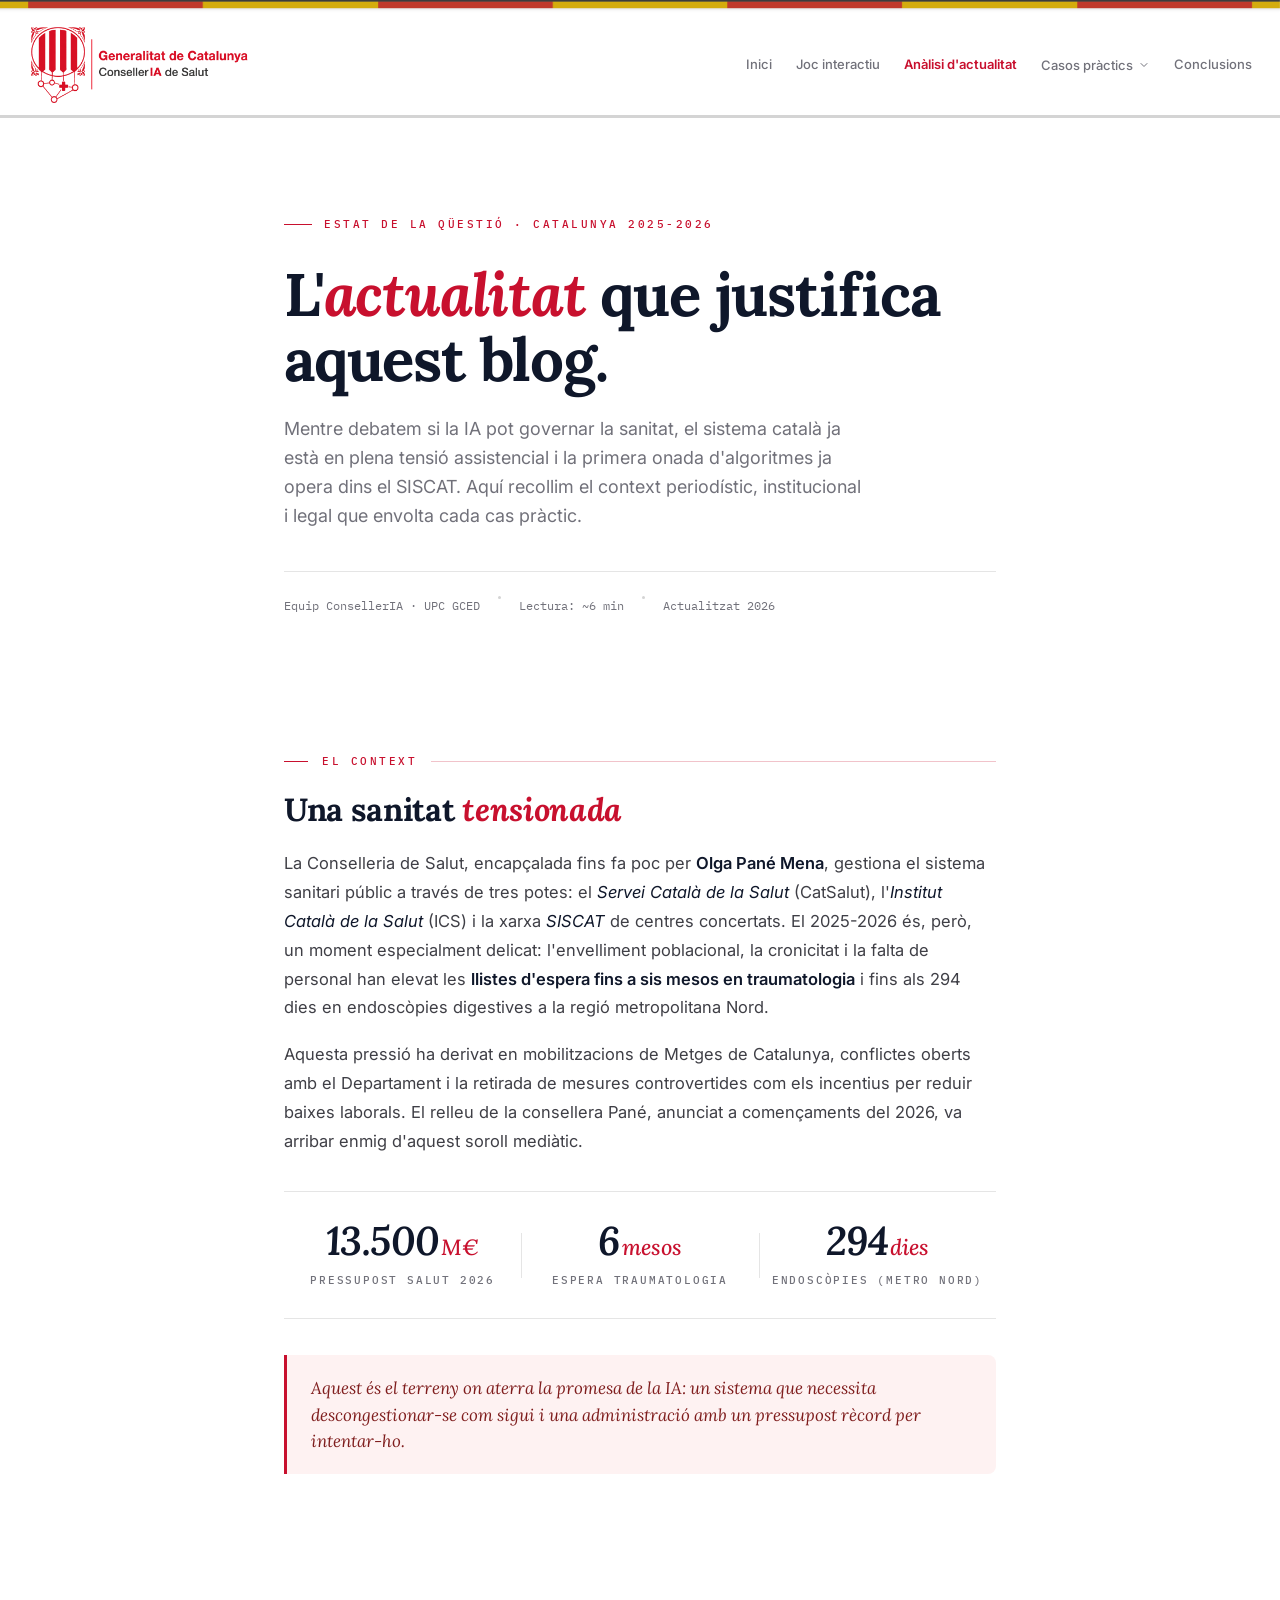
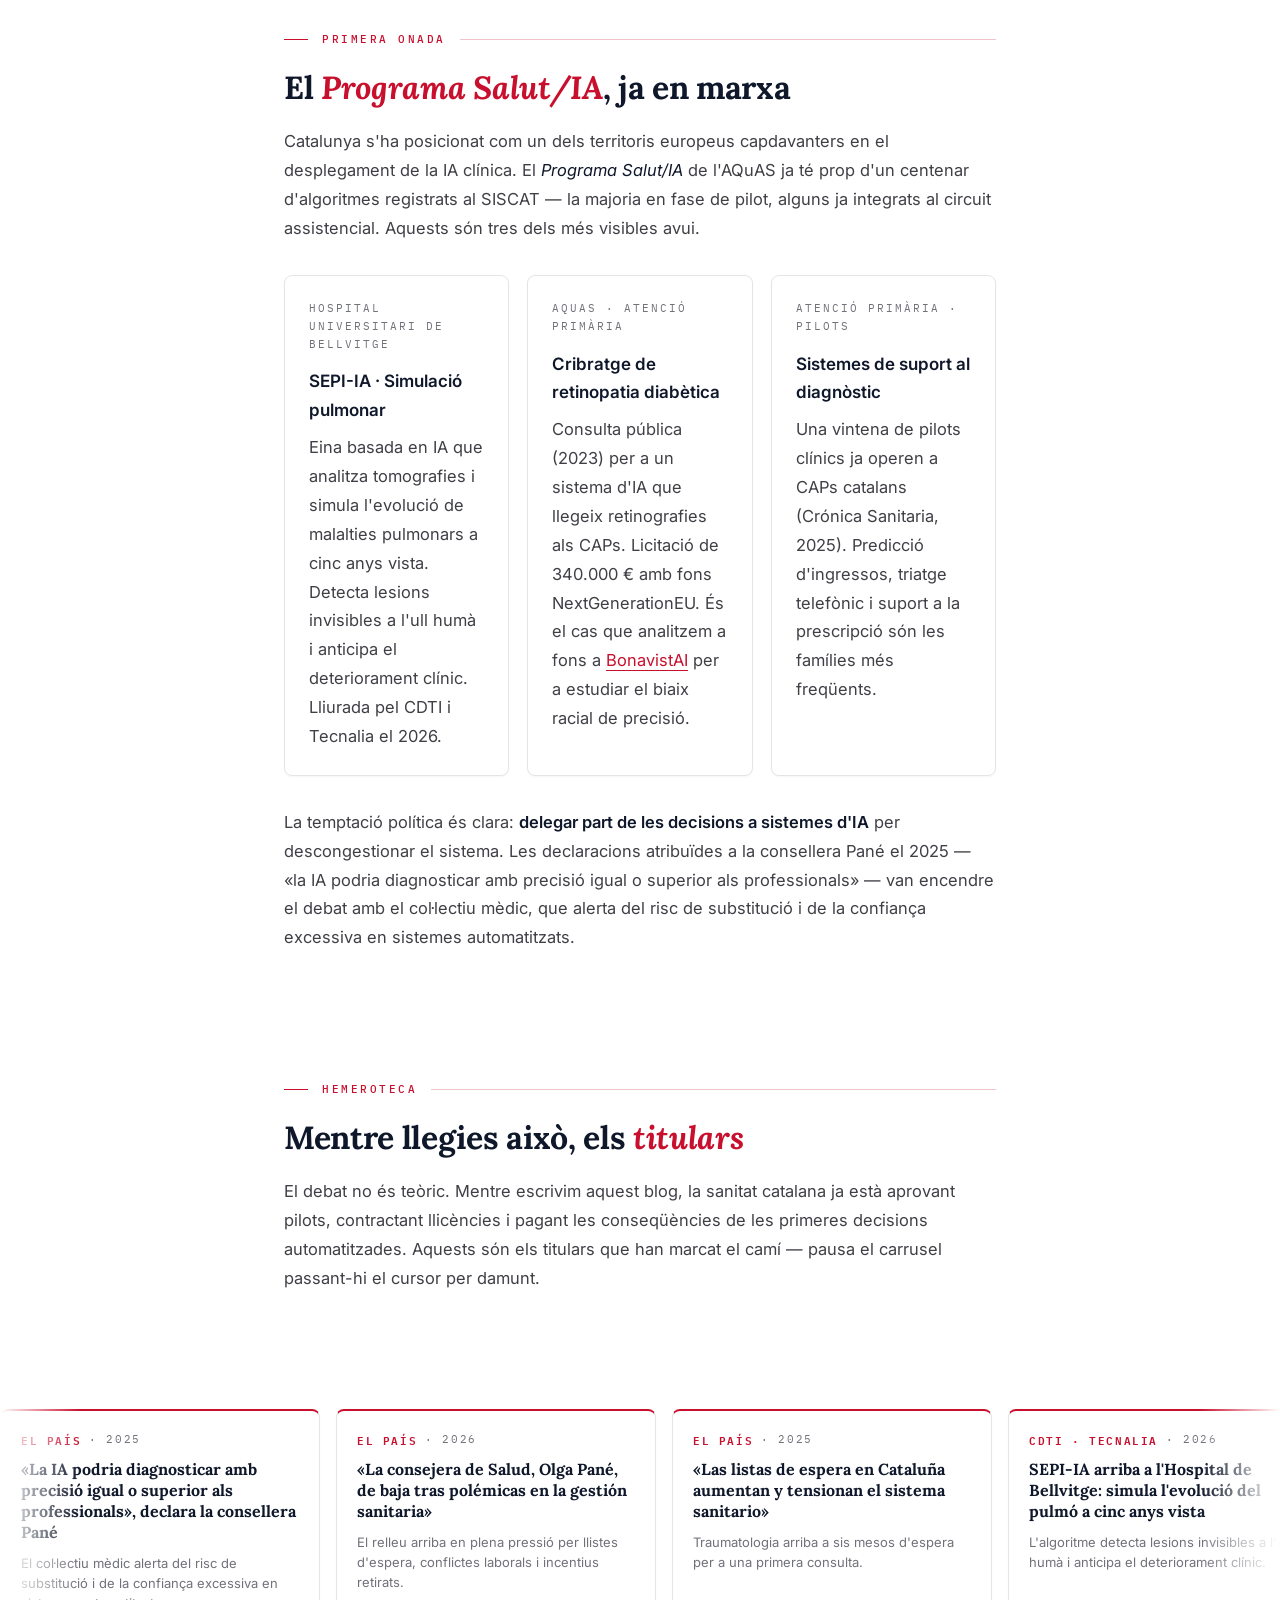
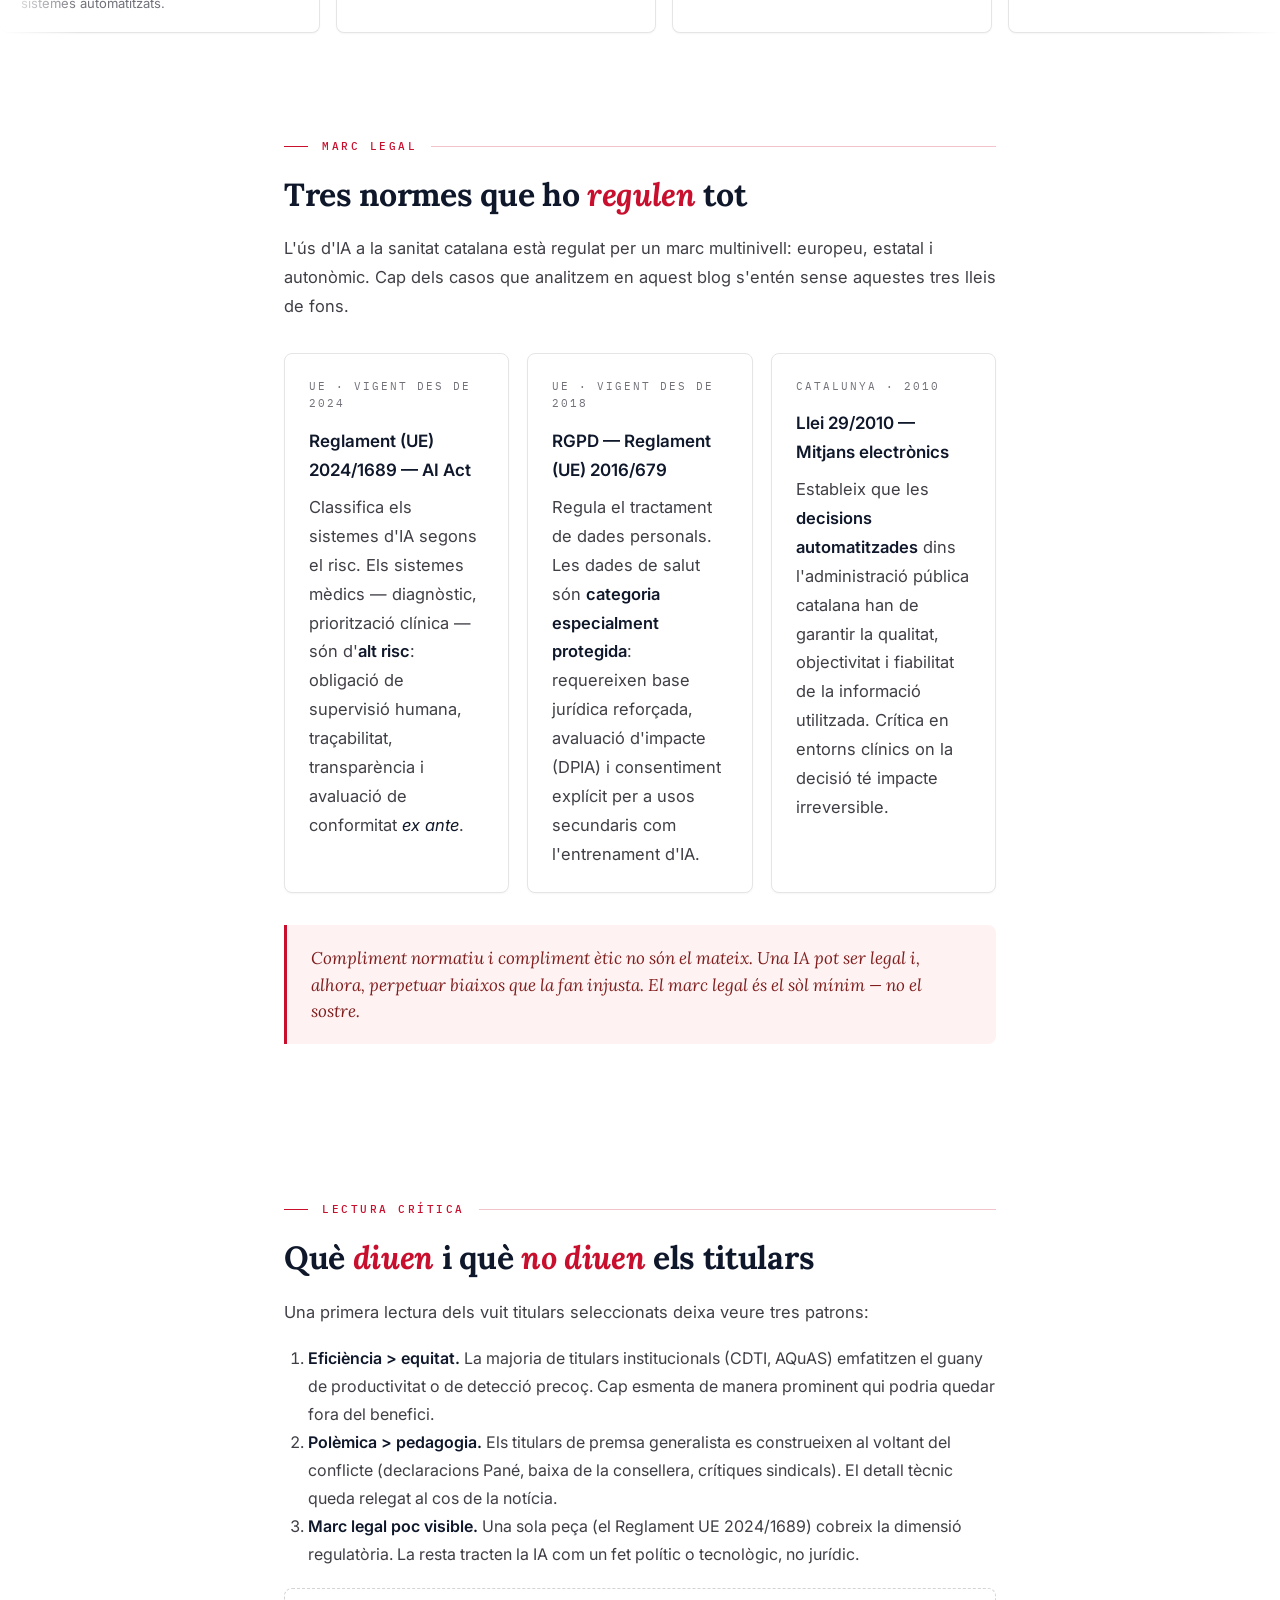
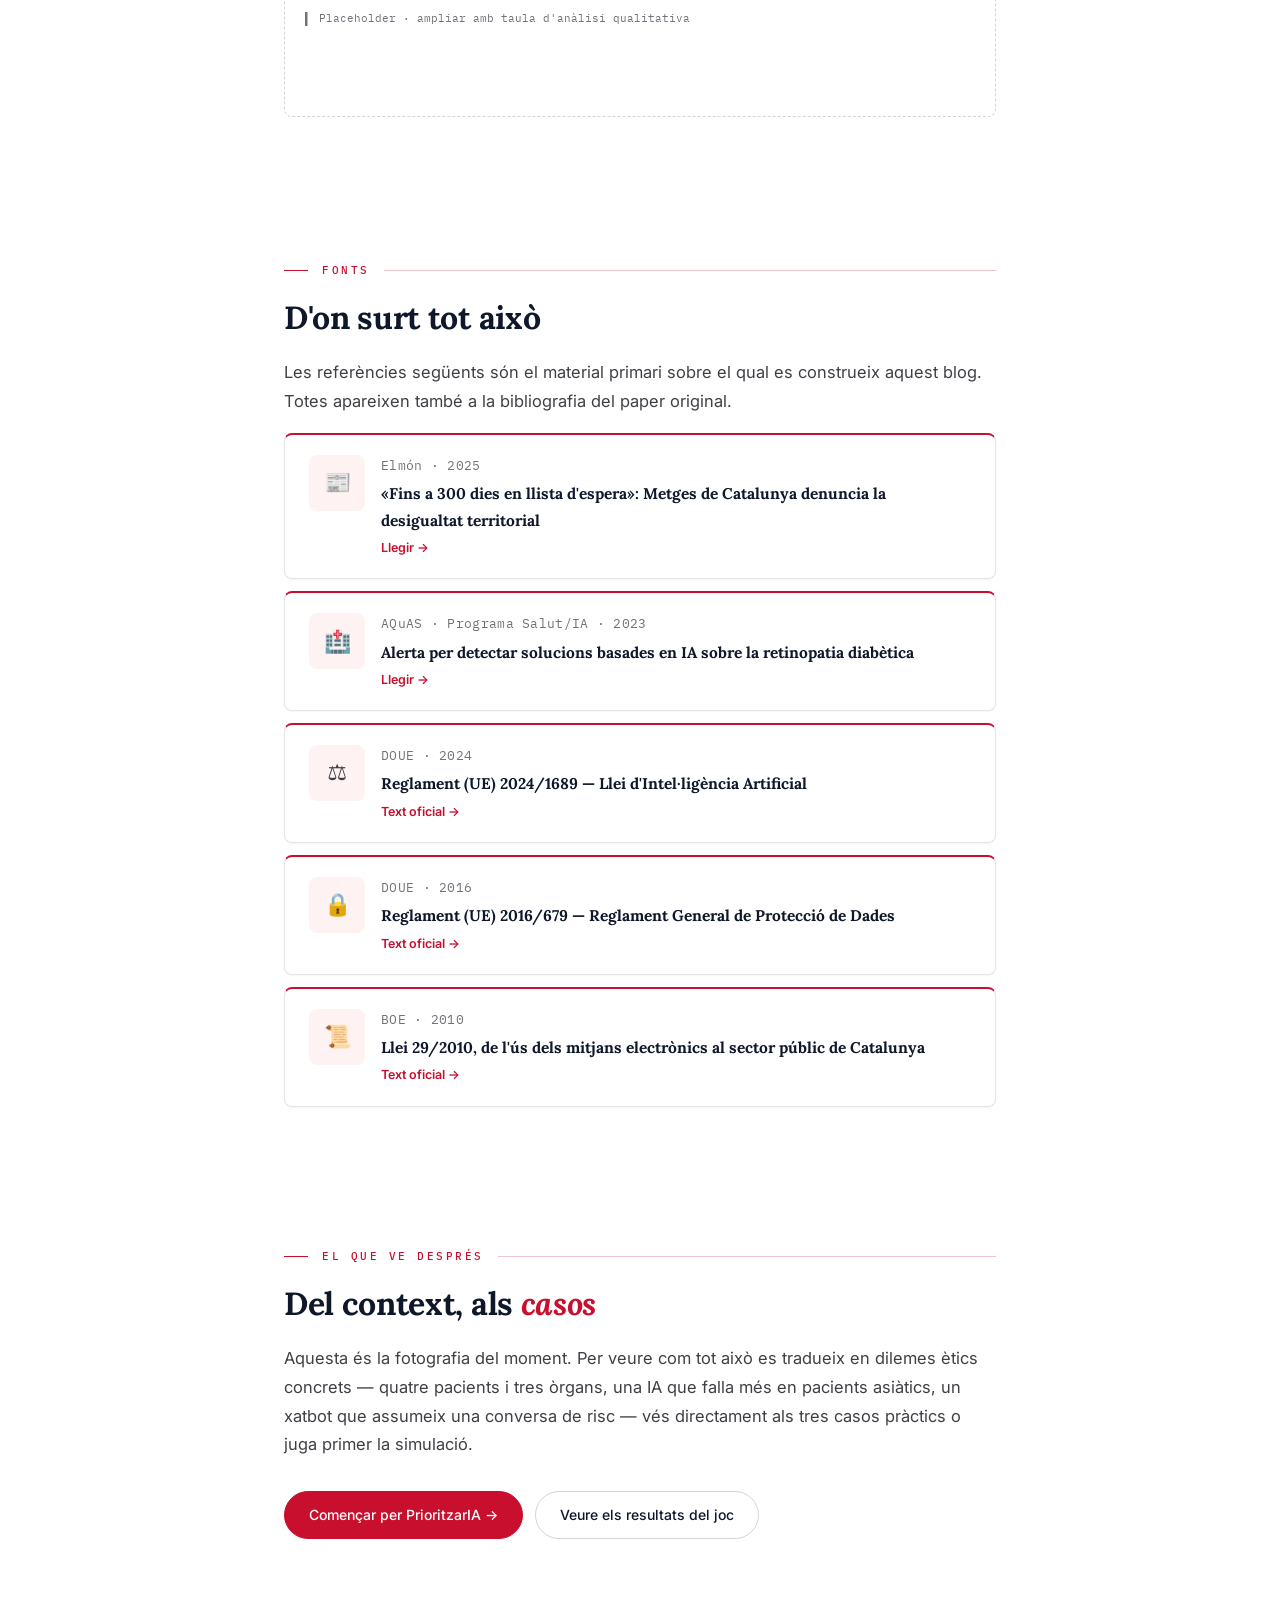
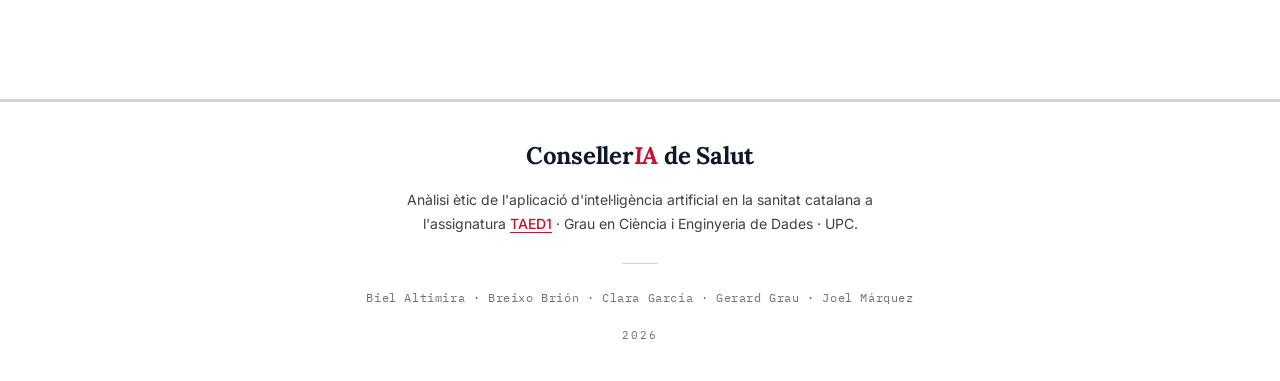
==== commit 751fd7de: "feat: nav mobile hamburger, footer redissenyat i mencio explicita TAED1 - shared.css: media queries " ====
--- a/blog/actualitat.html
+++ b/blog/actualitat.html
@@ -362,9 +362,20 @@
   </main>
 
   <footer>
-    <strong>ConsellerIA</strong> · Anàlisi ètic de l'aplicació d'IA en la sanitat catalana com a part de l'assignatura TAED1 de la UPC<br>
-    <span style="margin-top:8px;display:block">Biel Altimira · Breixo Brión · Clara García · Gerard Grau · Joel
-      Márquez</span>
+    <div class="footer-inner">
+      <span class="footer-brand">Conseller<em>IA</em> de Salut</span>
+      <p class="footer-description">
+        Anàlisi ètic de l'aplicació d'intel·ligència artificial en la sanitat catalana a l'assignatura
+        <a href="https://www.fib.upc.edu/ca/graus/grau-en-ciencia-i-enginyeria-de-dades/pla-destudis/assignatures/TAED1-GCED"
+          target="_blank" rel="noopener">TAED1</a>
+        · Grau en Ciència i Enginyeria de Dades · UPC.
+      </p>
+      <div class="footer-divider"></div>
+      <p class="footer-authors">
+        Biel Altimira · Breixo Brión · Clara García · Gerard Grau · Joel Márquez
+      </p>
+      <span class="footer-meta">2026</span>
+    </div>
   </footer>
 
   <script src="assets/shared.js"></script>
--- a/blog/assets/shared.css
+++ b/blog/assets/shared.css
@@ -70,7 +70,7 @@
   background: rgba(255,255,255,0.92);
   backdrop-filter: blur(14px);
   -webkit-backdrop-filter: blur(14px);
-  border-bottom: 1px solid var(--border);
+  border-bottom: 3px solid var(--border-2);
   padding: 0 1.75rem;
   display: flex; align-items: center; justify-content: space-between;
   height: 104px;
@@ -1208,12 +1208,13 @@
 
 footer {
   background: var(--bg);
-  border-top: 1px solid var(--border);
-  padding: 3.5rem 1.5rem;
+  border-top: 3px solid var(--border-2);
+  padding: 2.5rem 1.5rem 2.25rem;
+  margin-top: 5rem;
+  position: relative;
   text-align: center;
   font-size: 13px;
   color: var(--muted);
-  margin-top: 4rem;
 }
 footer strong {
   font-family: var(--font-serif);
@@ -1221,8 +1222,70 @@
   font-weight: 700;
   font-size: 15px;
 }
-footer a { color: var(--accent); border-bottom: 1px dotted currentColor; }
-footer a:hover { color: var(--accent-hover); }
+footer > strong + br + span a,
+footer > span a { color: var(--accent); border-bottom: 1px dotted currentColor; }
+footer > strong + br + span a:hover,
+footer > span a:hover { color: var(--accent-hover); }
+.footer-inner {
+  max-width: 640px;
+  margin: 0 auto;
+  text-align: center;
+}
+.footer-brand {
+  display: block;
+  font-family: var(--font-serif);
+  font-size: 24px;
+  font-weight: 700;
+  color: var(--text);
+  letter-spacing: -0.01em;
+  margin-bottom: 1.1rem;
+  line-height: 1.2;
+}
+.footer-brand em {
+  font-style: italic;
+  color: var(--accent);
+}
+.footer-description {
+  font-size: 14px;
+  color: var(--body);
+  line-height: 1.65;
+  margin: 0 auto 1.75rem;
+  max-width: 520px;
+}
+.footer-description a {
+  color: var(--accent);
+  text-decoration: none;
+  border-bottom: 1px solid currentColor;
+  font-weight: 500;
+  transition: opacity .2s, color .2s;
+}
+.footer-description a:hover {
+  color: var(--accent-hover);
+  opacity: 0.85;
+}
+.footer-divider {
+  width: 36px;
+  height: 1px;
+  background: var(--border-2);
+  margin: 0 auto 1.5rem;
+}
+.footer-authors {
+  font-family: var(--font-mono);
+  font-size: 11.5px;
+  letter-spacing: 0.6px;
+  color: var(--muted);
+  line-height: 1.7;
+  margin: 0;
+}
+.footer-meta {
+  display: block;
+  margin-top: 1.25rem;
+  font-family: var(--font-mono);
+  font-size: 10.5px;
+  letter-spacing: 1.8px;
+  text-transform: uppercase;
+  color: var(--muted);
+}
 
 .axes-grid {
   display: grid;
@@ -1363,3 +1426,129 @@
   .bias-lbl { width: 130px; font-size: 12.5px; }
   .vbar-label { width: 80px; }
 }
+
+.nav-toggle {
+  display: none;
+  width: 44px;
+  height: 44px;
+  background: transparent;
+  border: 0;
+  padding: 0;
+  cursor: pointer;
+  align-items: center;
+  justify-content: center;
+  flex-direction: column;
+  gap: 5px;
+}
+.nav-toggle span {
+  display: block;
+  width: 22px;
+  height: 2px;
+  background: var(--text);
+  border-radius: 1px;
+  transition: transform .25s ease, opacity .2s ease;
+}
+nav.nav-open .nav-toggle span:nth-child(1) { transform: translateY(7px) rotate(45deg); }
+nav.nav-open .nav-toggle span:nth-child(2) { opacity: 0; }
+nav.nav-open .nav-toggle span:nth-child(3) { transform: translateY(-7px) rotate(-45deg); }
+
+@media (max-width: 760px) {
+  .nav-toggle { display: flex; }
+
+  .nav-links {
+    position: absolute;
+    top: 100%;
+    left: 0;
+    right: 0;
+    flex-direction: column;
+    align-items: stretch;
+    gap: 0;
+    background: rgba(255, 255, 255, 0.98);
+    backdrop-filter: blur(14px);
+    -webkit-backdrop-filter: blur(14px);
+    border-bottom: 1px solid var(--border);
+    padding: 6px 0 12px;
+    box-shadow: var(--shadow-md);
+    transform: translateY(-8px);
+    opacity: 0;
+    visibility: hidden;
+    pointer-events: none;
+    transition: opacity .22s ease, transform .22s ease, visibility 0s linear .22s;
+    max-height: calc(100vh - 91px);
+    overflow-y: auto;
+  }
+  nav.nav-open .nav-links {
+    transform: translateY(0);
+    opacity: 1;
+    visibility: visible;
+    pointer-events: auto;
+    transition: opacity .22s ease, transform .22s ease, visibility 0s;
+  }
+  .nav-links a {
+    display: block;
+    padding: 13px 1.25rem;
+    font-size: 14.5px;
+    width: 100%;
+  }
+  .nav-links a.active { background: var(--accent-soft); }
+
+  .nav-dropdown { width: 100%; }
+  .nav-dropdown-toggle {
+    display: flex;
+    width: 100%;
+    padding: 13px 1.25rem;
+    font-size: 14.5px;
+    justify-content: space-between;
+    align-items: center;
+    text-align: left;
+  }
+  .nav-dropdown-menu {
+    position: static;
+    transform: none;
+    border: 0;
+    border-radius: 0;
+    box-shadow: none;
+    background: var(--surface-2);
+    padding: 0;
+    margin: 0;
+    width: 100%;
+    min-width: 0;
+    max-height: 0;
+    overflow: hidden;
+    opacity: 1;
+    visibility: visible;
+    pointer-events: auto;
+    transition: max-height .25s ease, padding .25s ease;
+  }
+  .nav-dropdown:hover .nav-dropdown-menu,
+  .nav-dropdown:focus-within .nav-dropdown-menu { transform: none; }
+  .nav-dropdown-toggle[aria-expanded="true"] + .nav-dropdown-menu {
+    max-height: 260px;
+    padding: 4px 0;
+    transform: none;
+  }
+  .nav-dropdown-menu a {
+    padding: 11px 2.25rem;
+    font-size: 13.5px;
+    white-space: normal;
+  }
+
+  .card-grid[style*="grid-template-columns"] { grid-template-columns: 1fr !important; }
+  .vote-grid[style*="grid-template-columns"] { grid-template-columns: 1fr !important; }
+}
+
+@media (max-width: 560px) {
+  .nav-links { max-height: calc(100vh - 78px); }
+  .quote { padding: 1.75rem 0; font-size: 18px; margin: 1.75rem 0; }
+  .sim-box { padding: 1.25rem 1rem; }
+  .ethics-panel { padding: 1.25rem 1rem; }
+  .vote-section { padding: 1.5rem 1.25rem; }
+  .vote-title { font-size: 17px; }
+  .callout { padding: 1rem 1.25rem; }
+  .reading-card { padding: 1rem 1.25rem; gap: 12px; }
+  .reading-thumb { width: 44px; height: 44px; font-size: 18px; }
+  footer { padding: 2rem 1.25rem 1.75rem; }
+  .footer-brand { font-size: 20px; }
+  .footer-description { font-size: 13.5px; }
+  .formula { padding: 1rem 1.25rem; font-size: 13px; }
+}
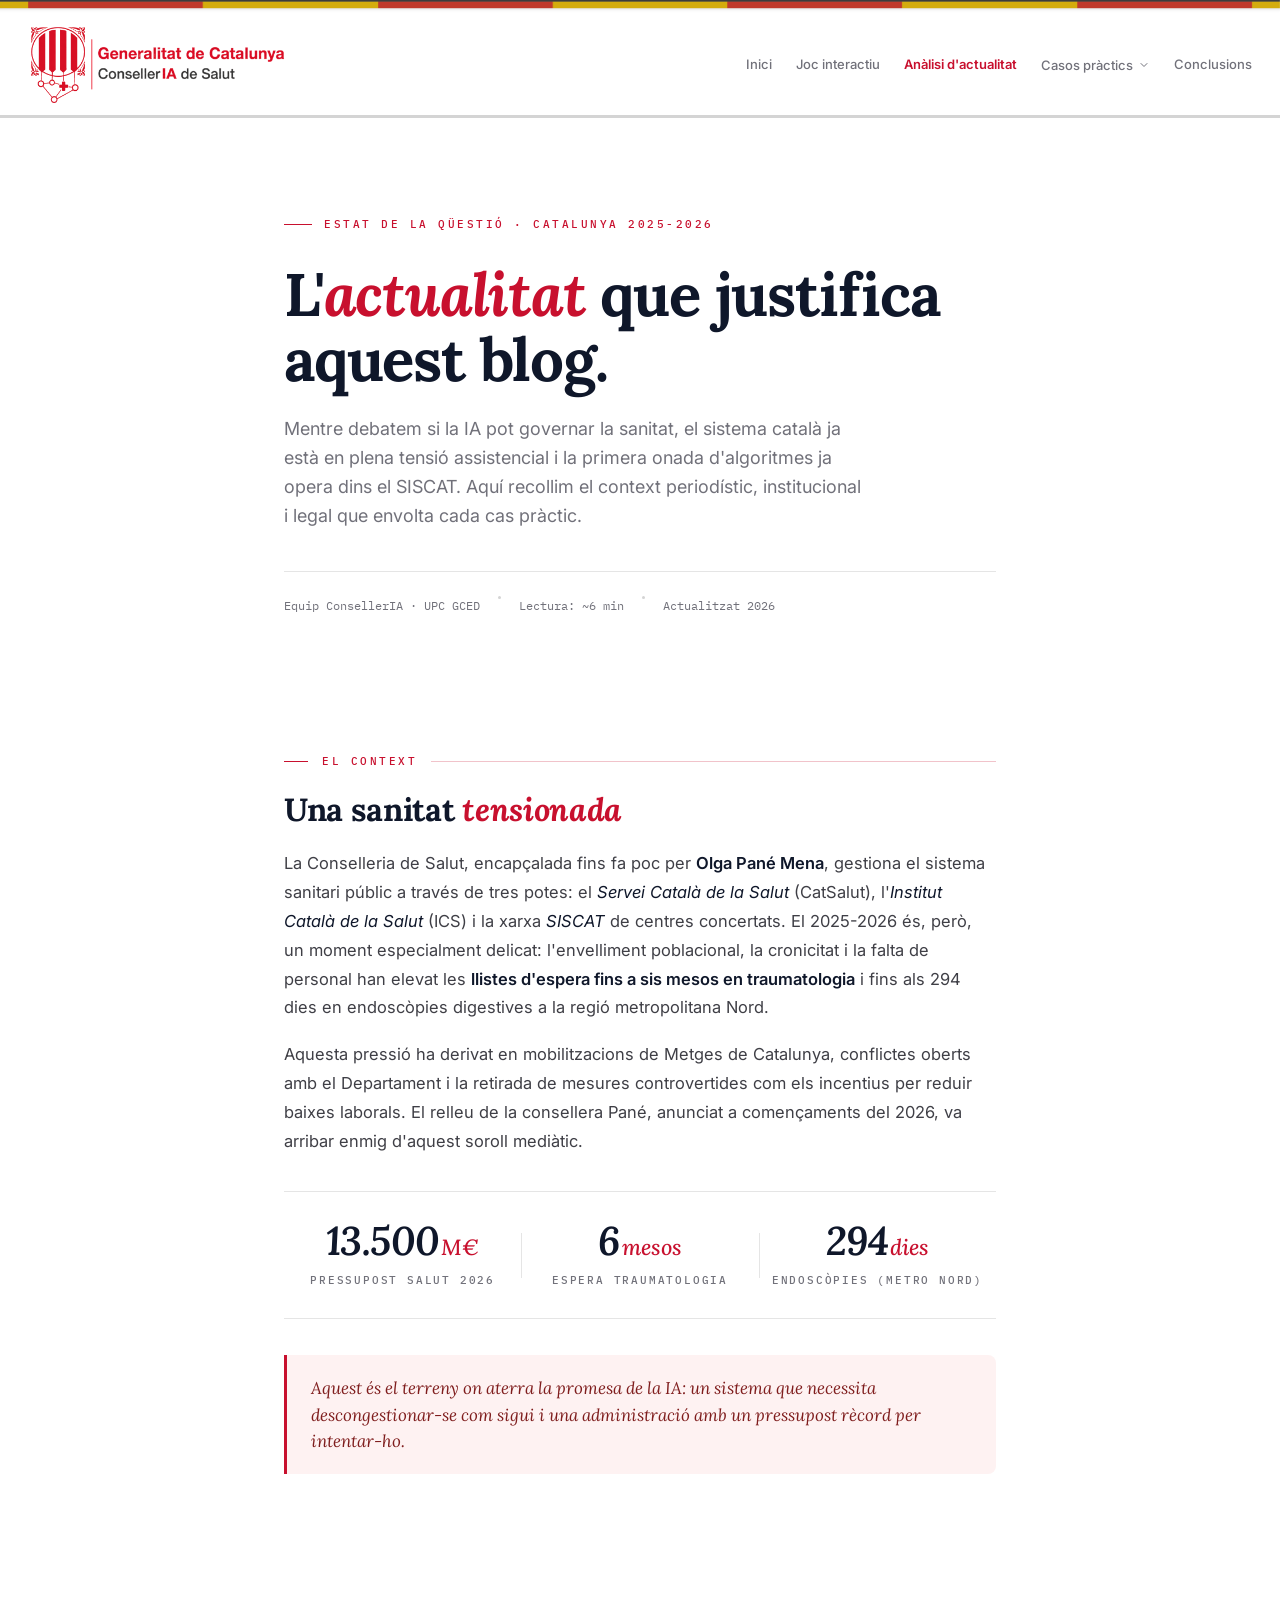
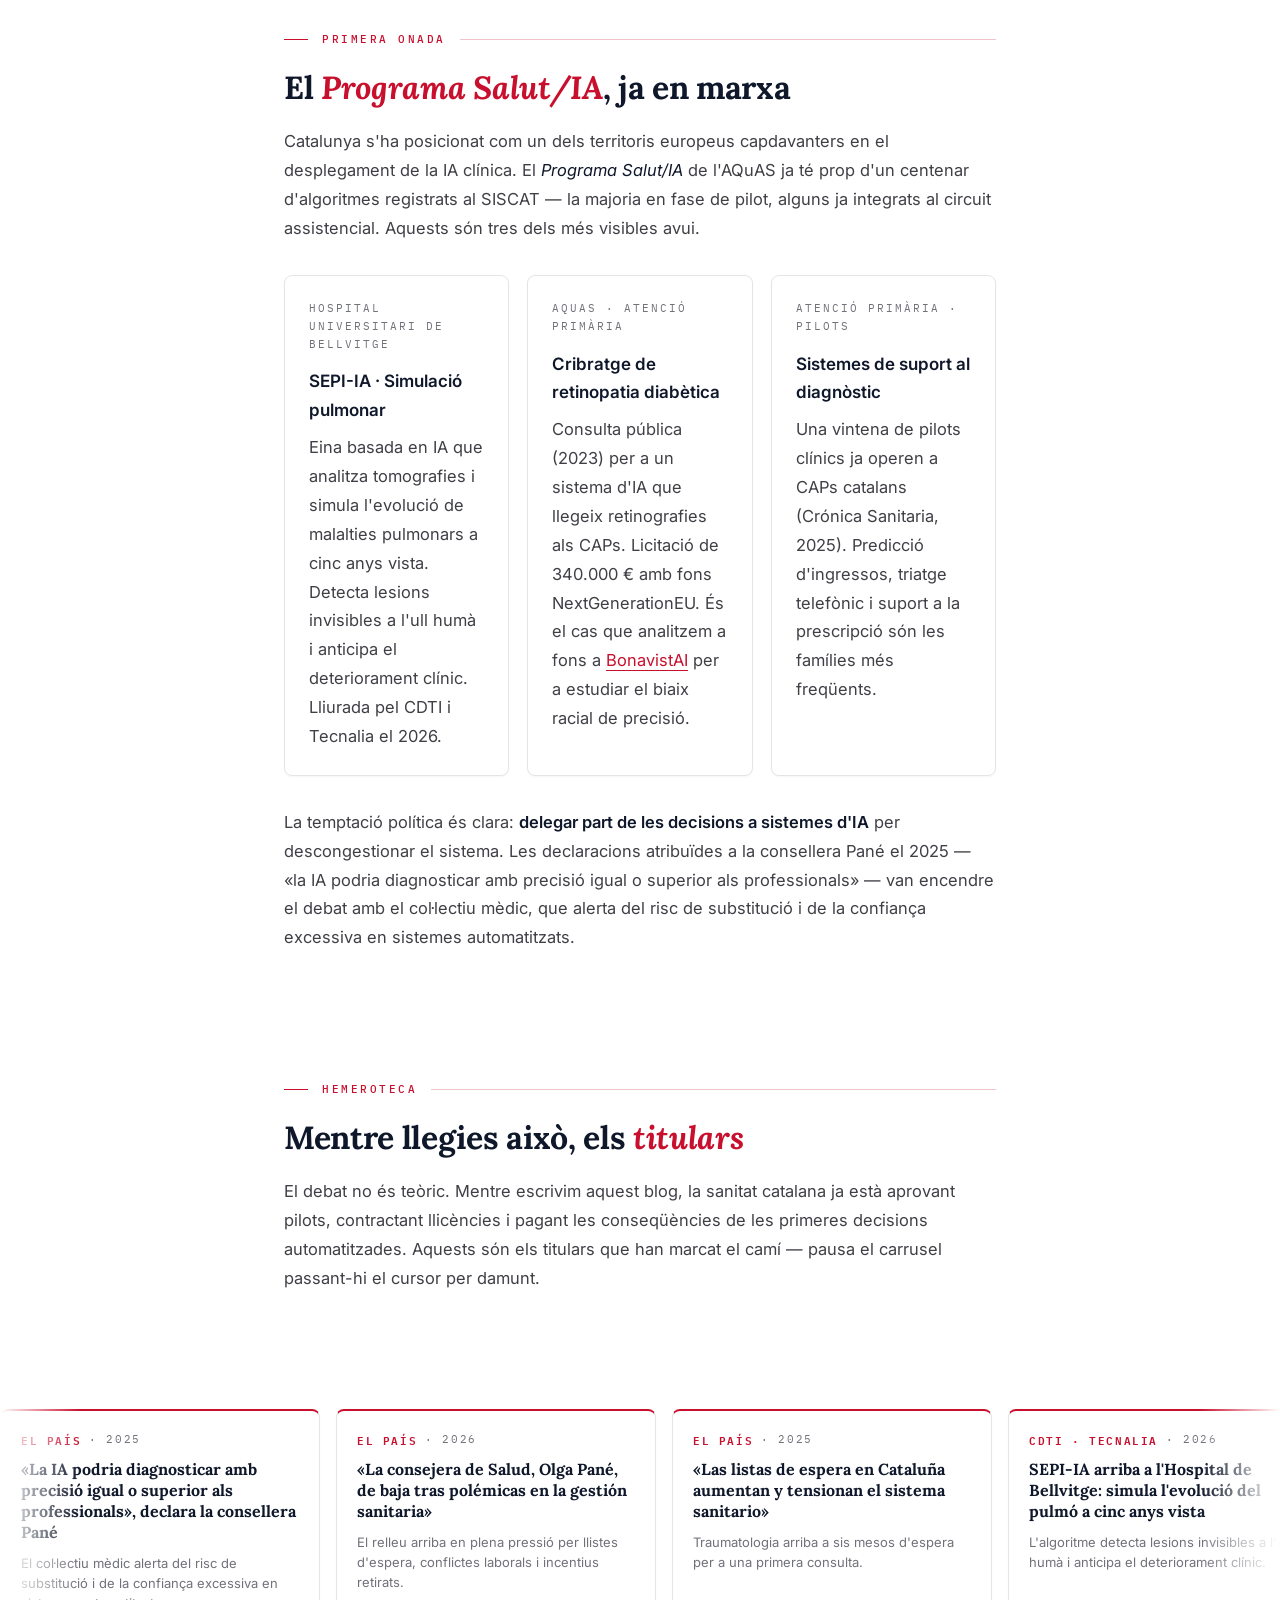
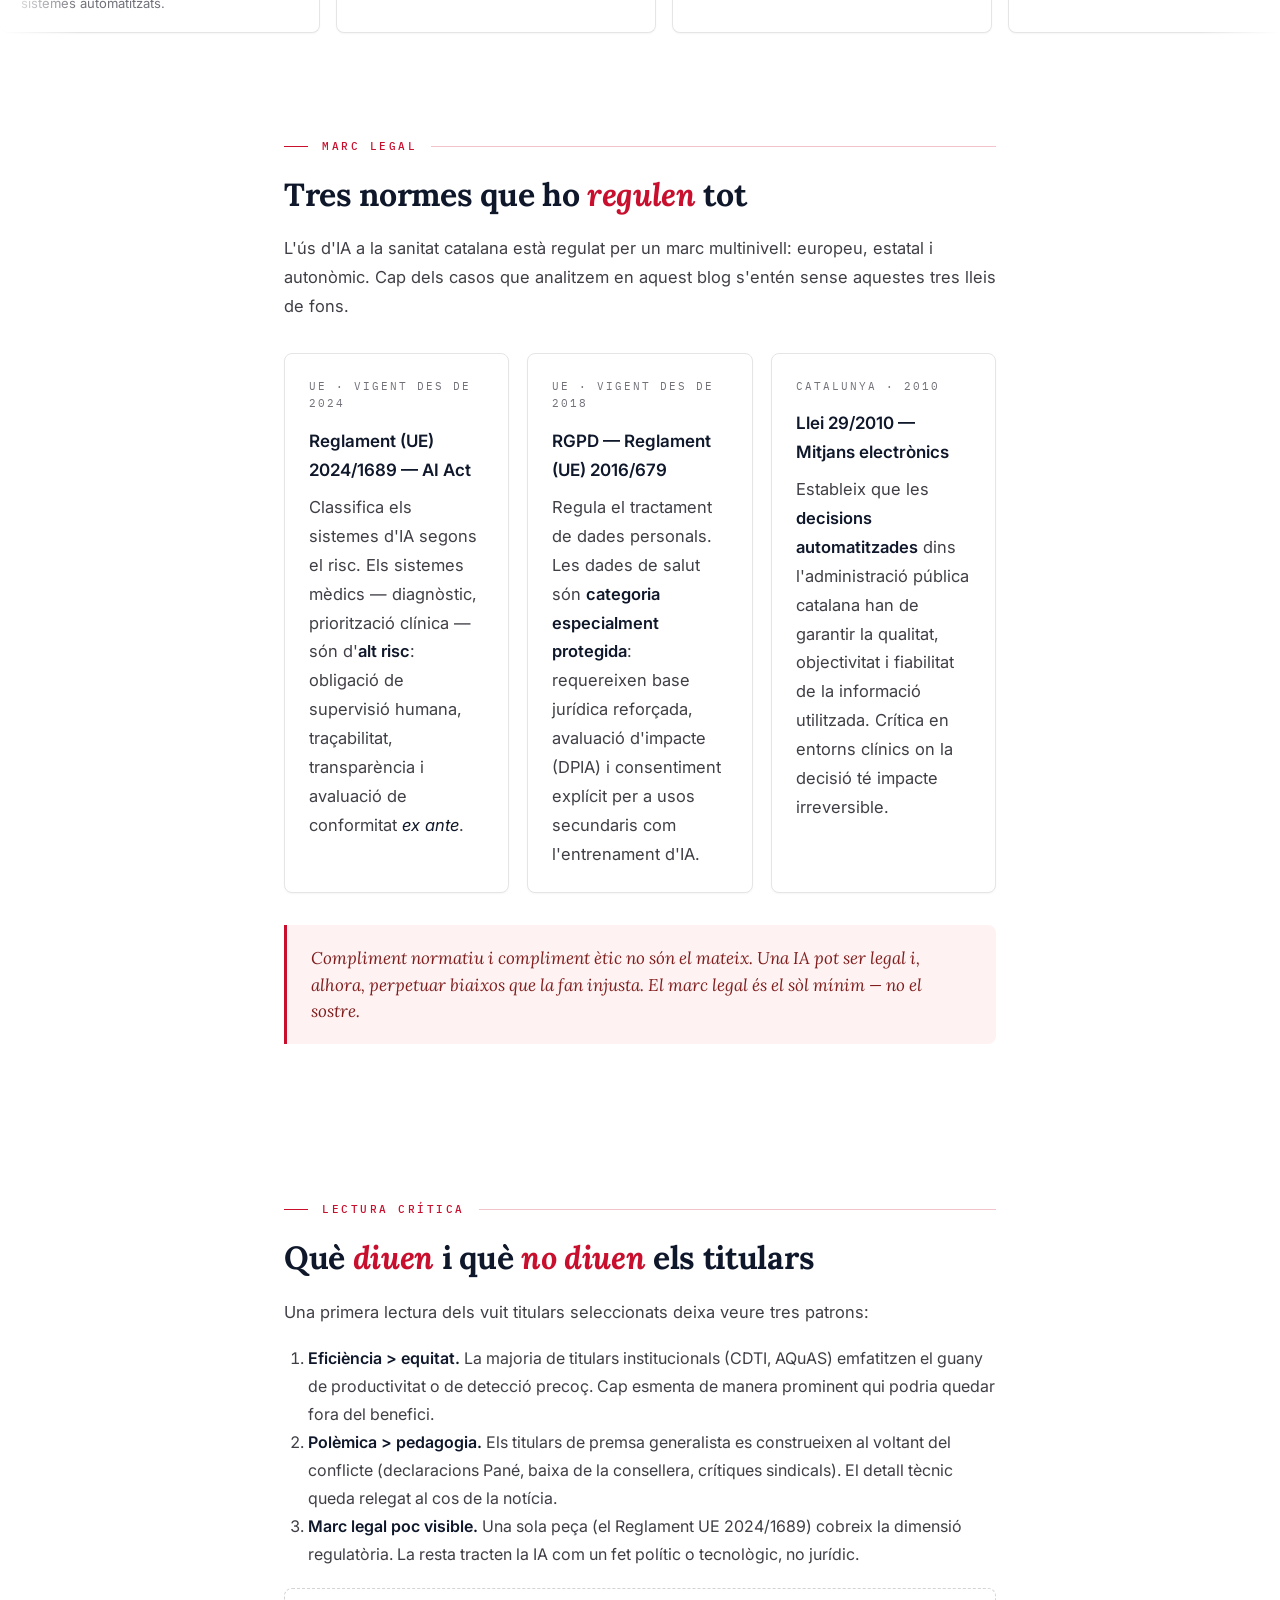
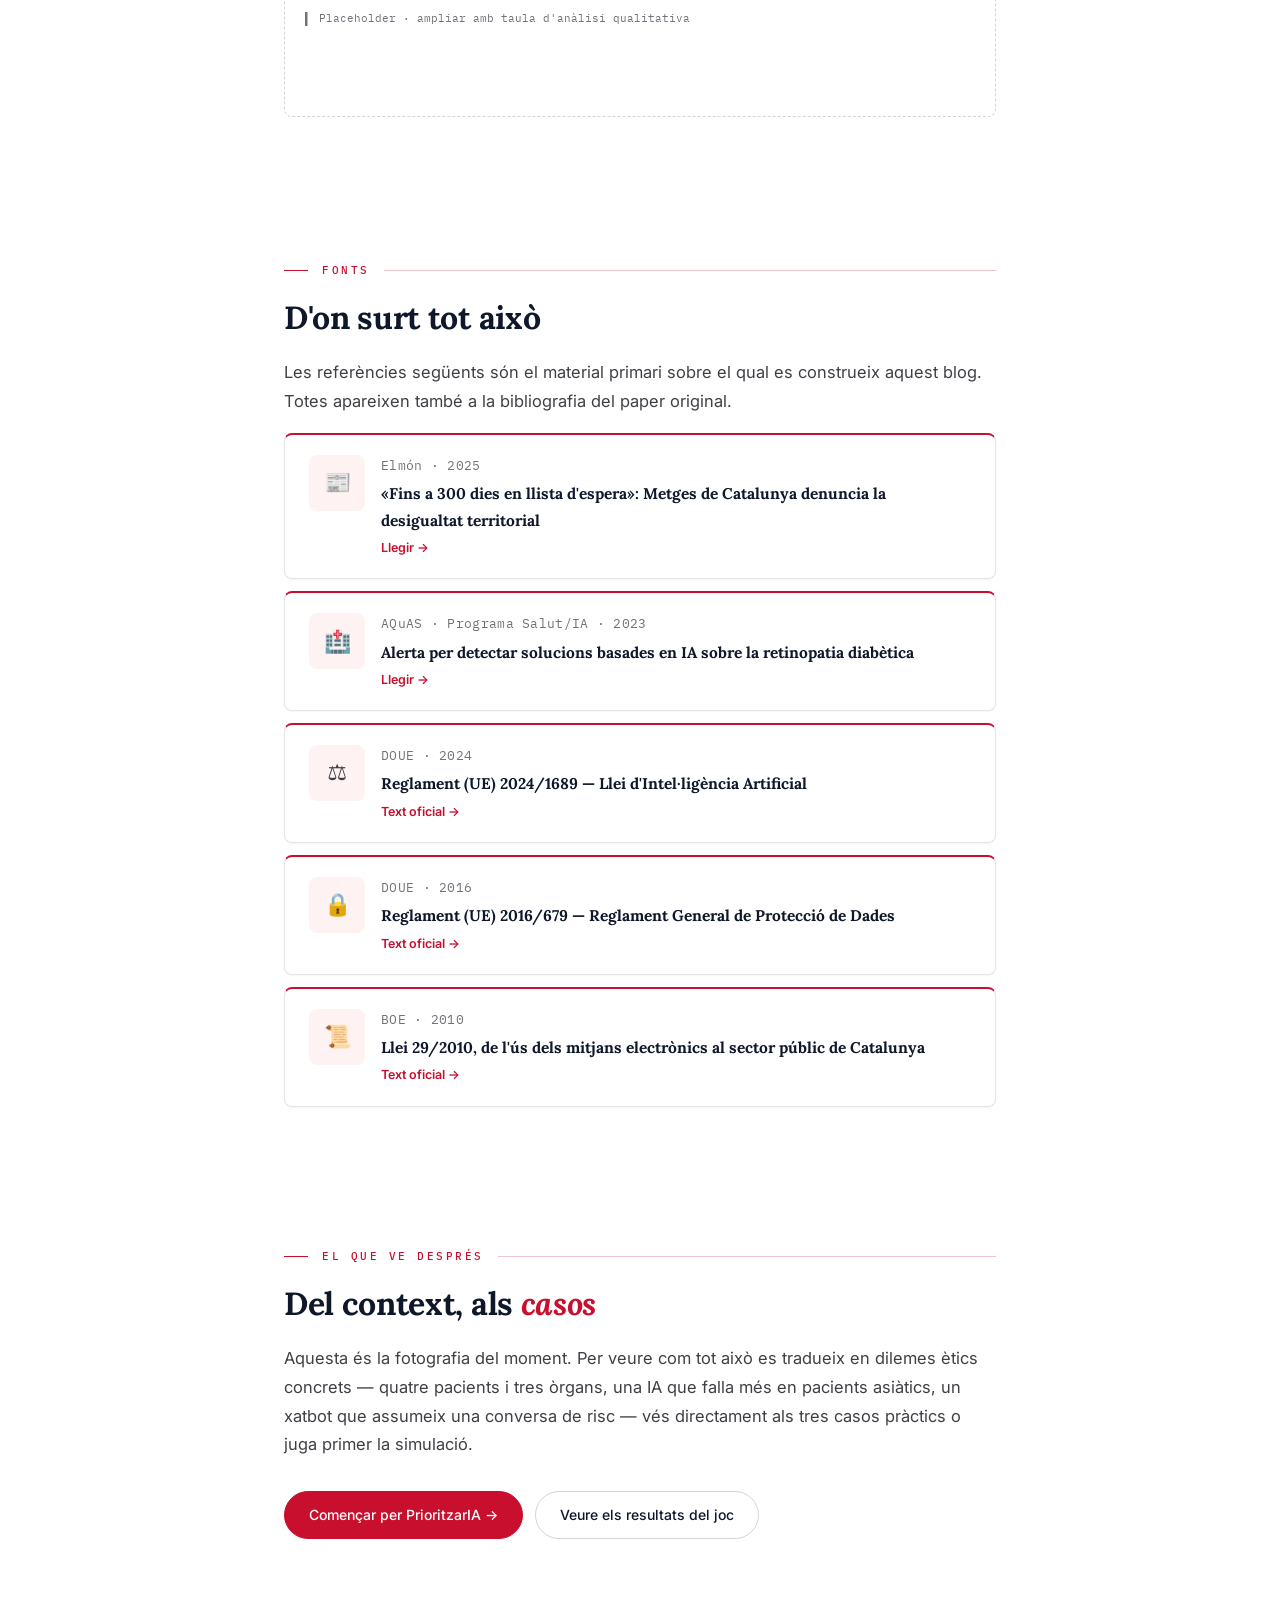
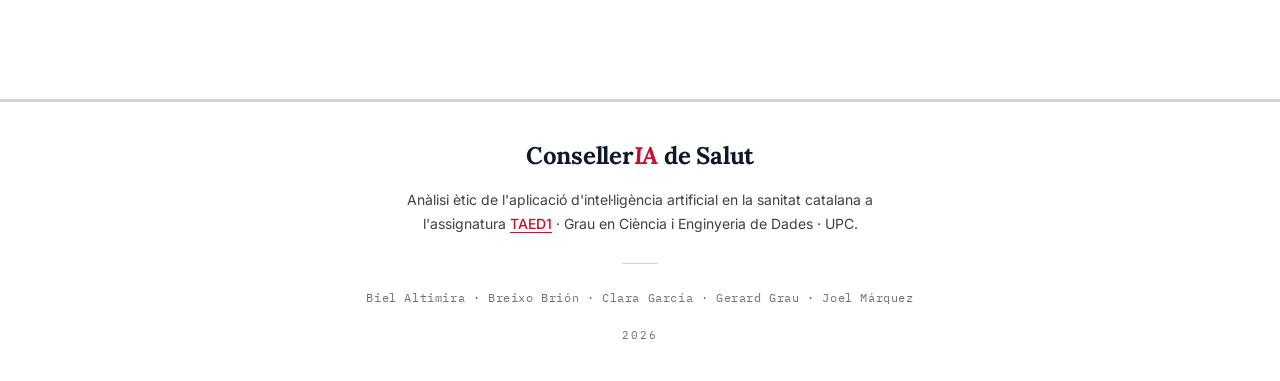
==== commit d0ecc1d1: "feat: favicon escut Generalitat i titol unificat de pestanya" ====
--- a/blog/actualitat.html
+++ b/blog/actualitat.html
@@ -4,10 +4,10 @@
 <head>
   <meta charset="UTF-8">
   <meta name="viewport" content="width=device-width, initial-scale=1.0">
-  <title>Anàlisi d'actualitat — ConsellerIA</title>
+  <title>Ètica a la ConsellerIA de Salut</title>
   <meta name="description"
     content="Estat actual de la sanitat catalana, primera onada d'algoritmes al SISCAT i marc legal vigent. Context periodístic per a l'anàlisi ètic de la ConsellerIA.">
-  <link rel="icon" type="image/png" href="assets/img/conselleria-logo.png">
+  <link rel="icon" type="image/png" href="assets/img/favicon.png">
   <link rel="stylesheet" href="assets/shared.css">
 </head>
 
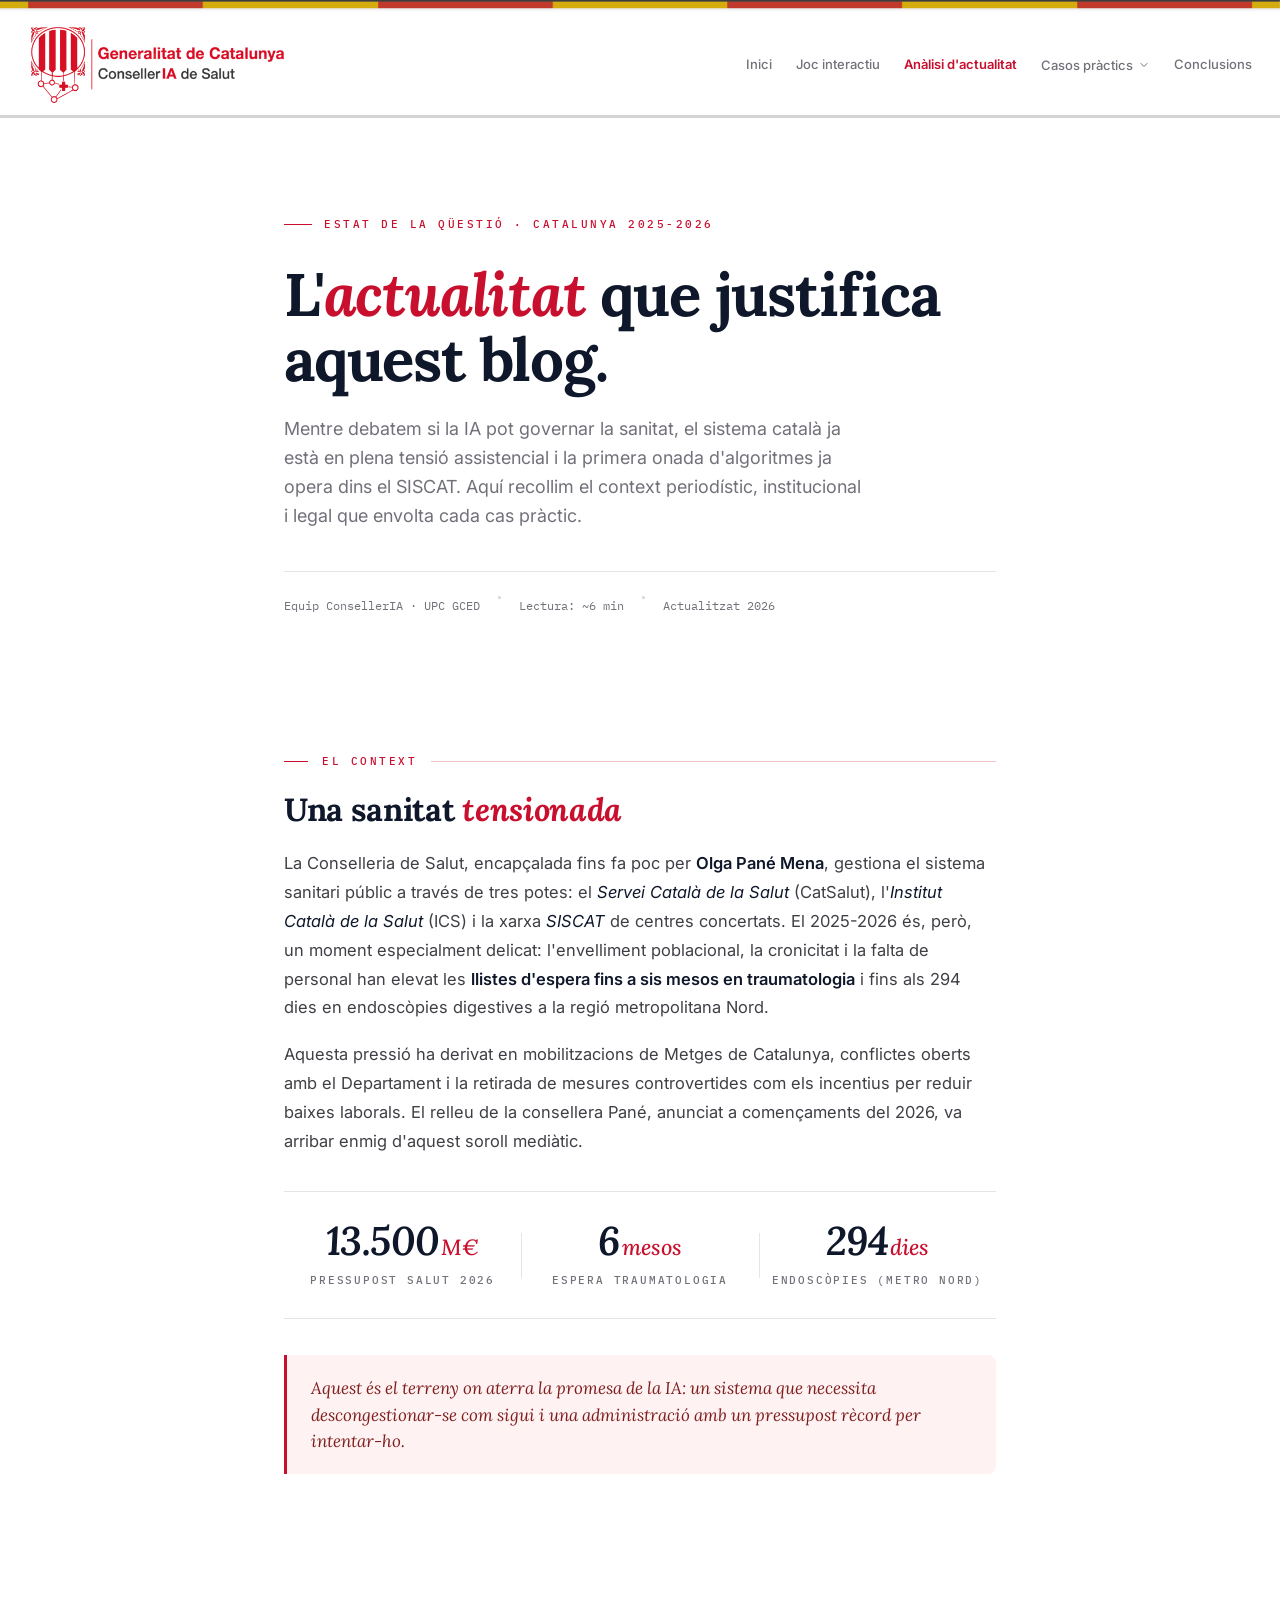
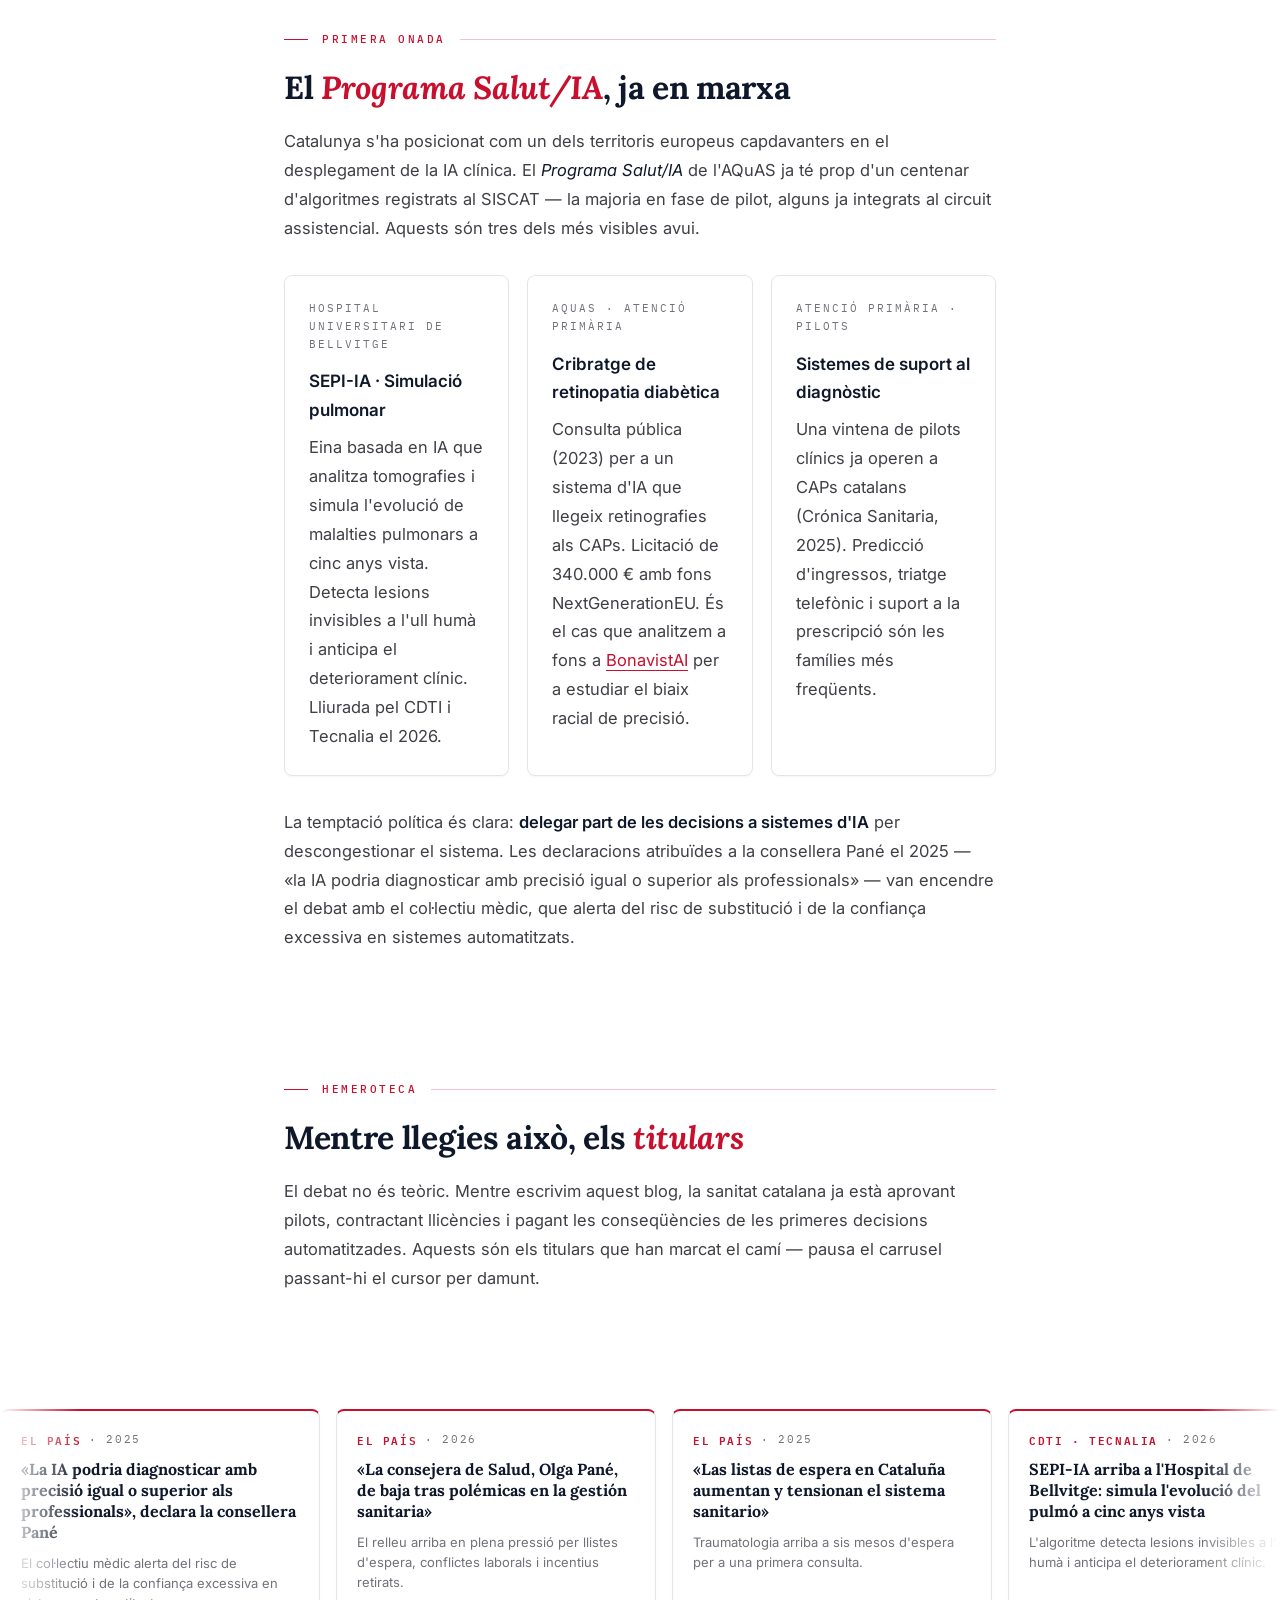
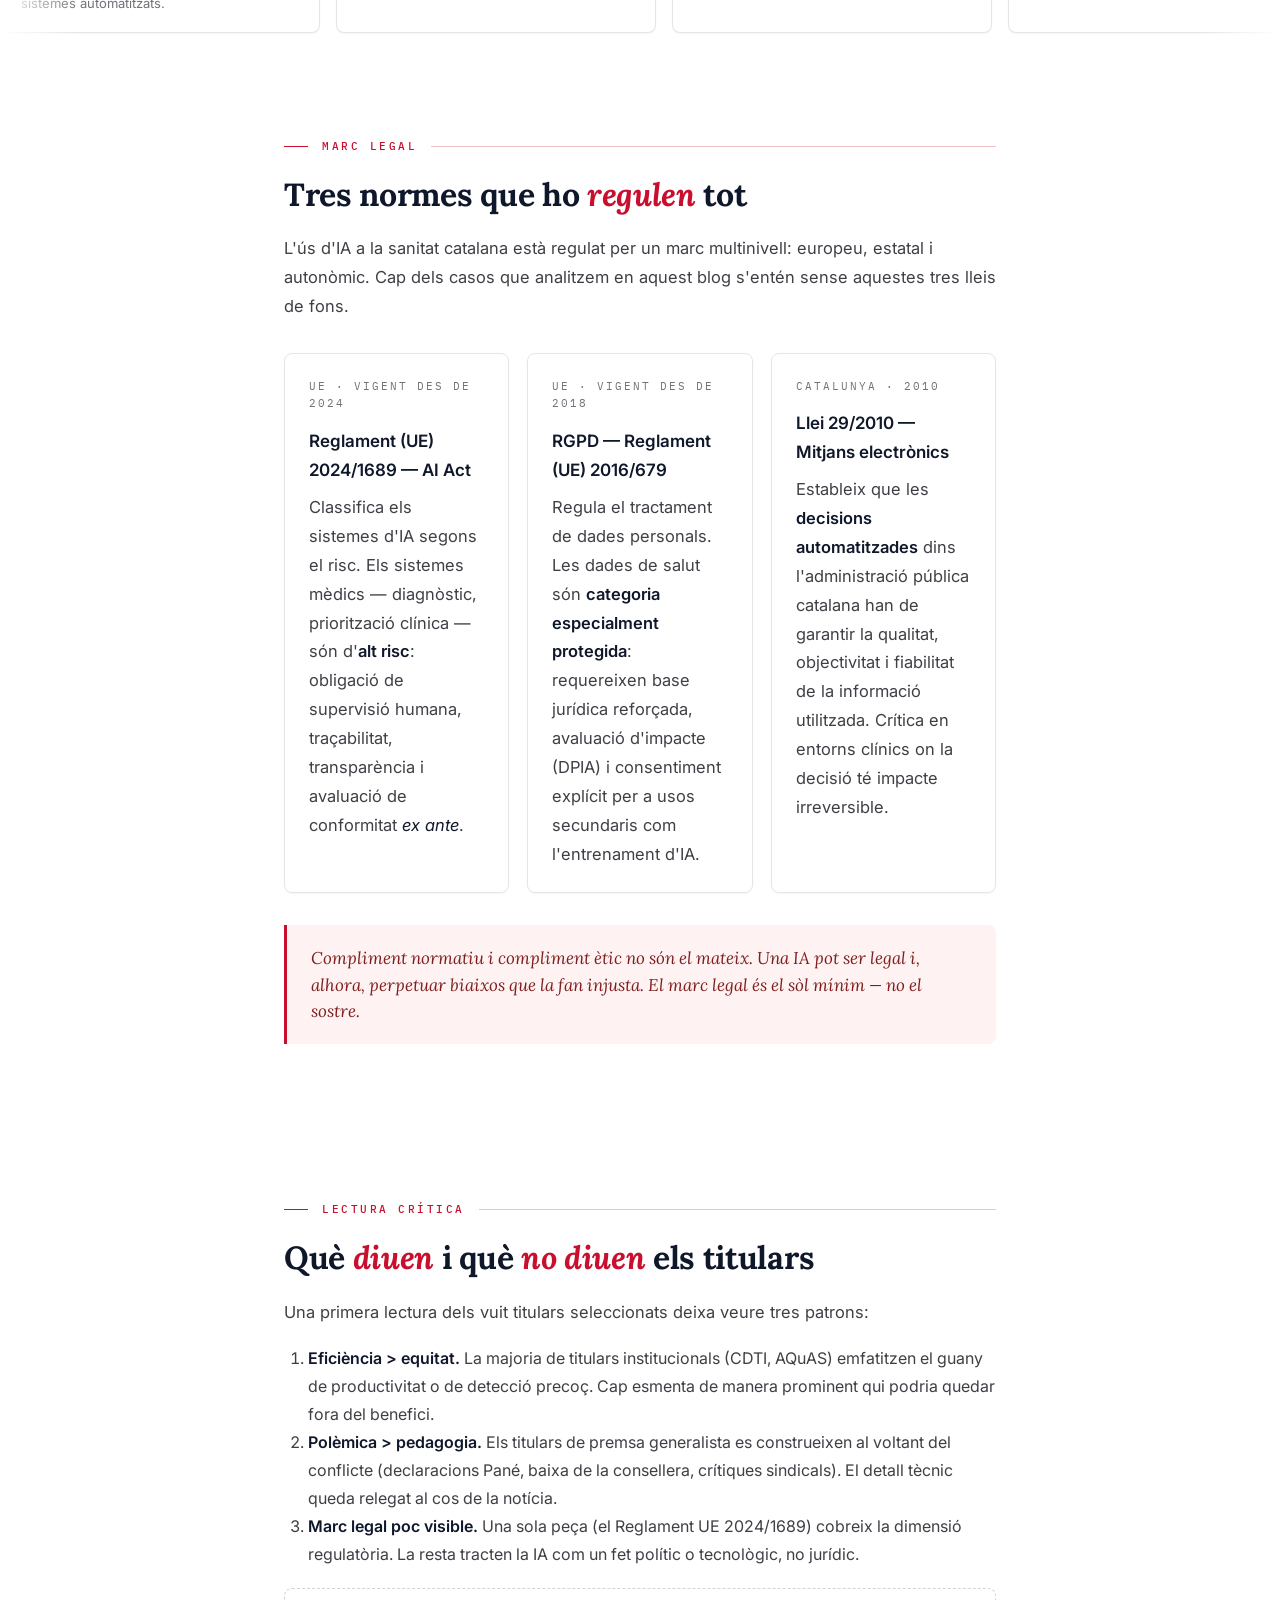
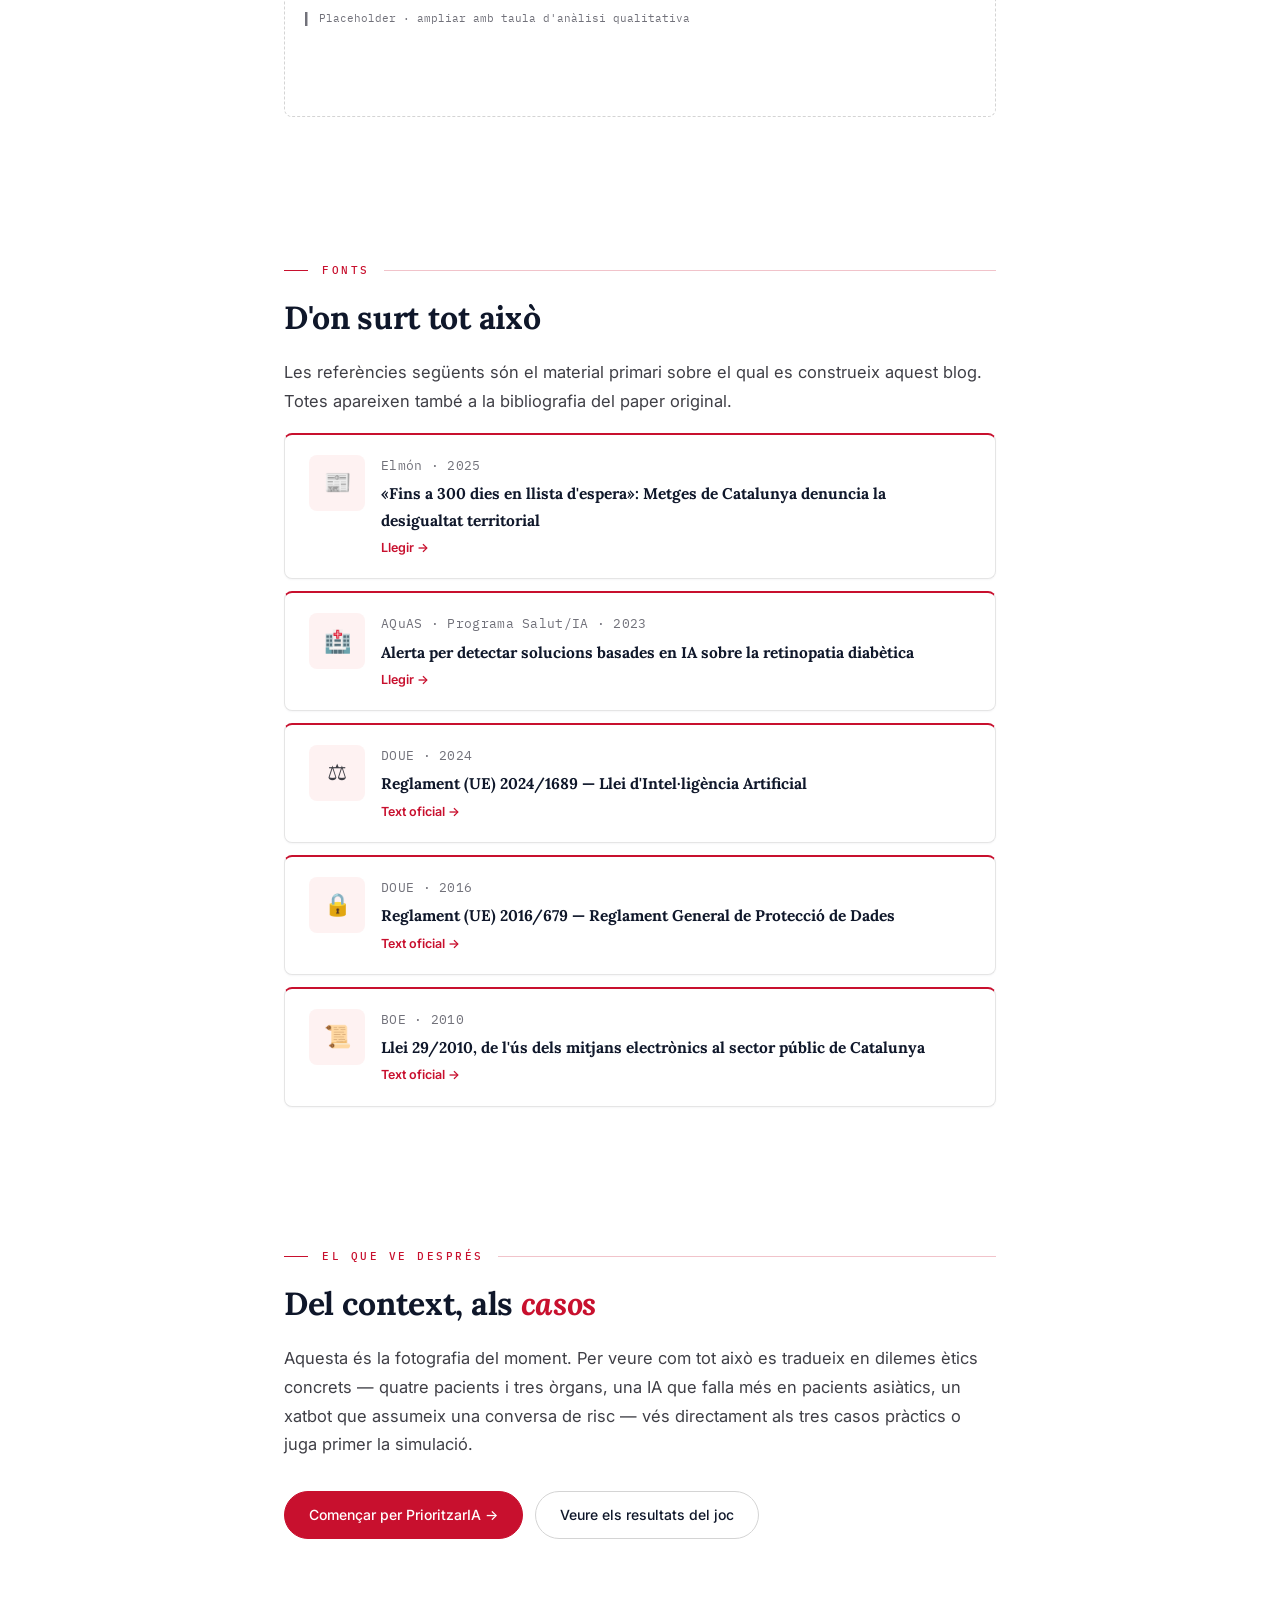
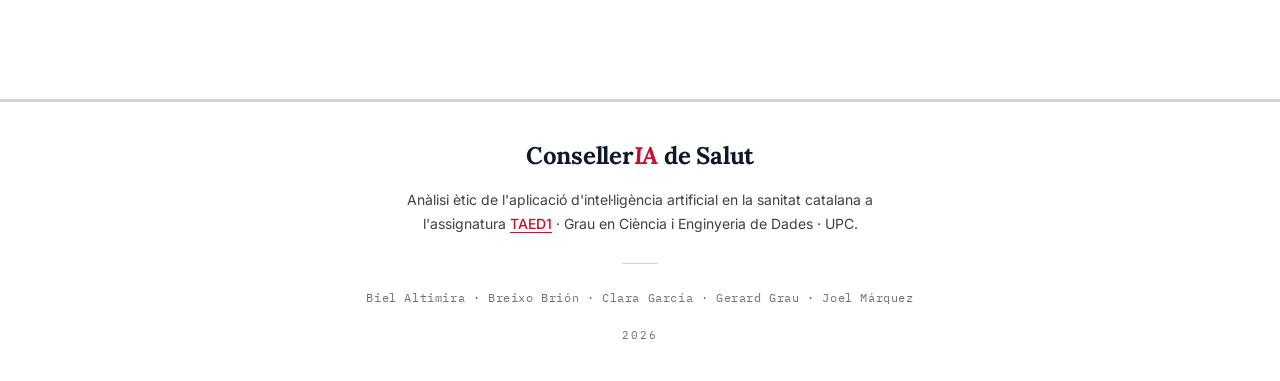
==== commit b0fb1a7d: "perf: optimitza càrrega de fonts i afegeix cache headers a Vercel - mou Google Fonts de @import a <l" ====
--- a/blog/actualitat.html
+++ b/blog/actualitat.html
@@ -8,6 +8,9 @@
   <meta name="description"
     content="Estat actual de la sanitat catalana, primera onada d'algoritmes al SISCAT i marc legal vigent. Context periodístic per a l'anàlisi ètic de la ConsellerIA.">
   <link rel="icon" type="image/png" href="assets/img/favicon.png">
+  <link rel="preconnect" href="https://fonts.googleapis.com">
+  <link rel="preconnect" href="https://fonts.gstatic.com" crossorigin>
+  <link rel="stylesheet" href="https://fonts.googleapis.com/css2?family=Lora:ital,wght@0,500;0,600;0,700;1,400;1,500&family=Inter:wght@300;400;500;600;700&family=IBM+Plex+Mono:wght@400;500&display=swap">
   <link rel="stylesheet" href="assets/shared.css">
 </head>
 
--- a/blog/assets/shared.css
+++ b/blog/assets/shared.css
@@ -1,5 +1,3 @@
-
-@import url('https://fonts.googleapis.com/css2?family=Lora:ital,wght@0,500;0,600;0,700;1,400;1,500&family=Inter:wght@300;400;500;600;700&family=IBM+Plex+Mono:wght@400;500&display=swap');
 
 :root {
   --bg: #ffffff;
@@ -50,6 +48,13 @@
   -webkit-font-smoothing: antialiased;
   -moz-osx-font-smoothing: grayscale;
   min-height: 100vh;
+  animation: page-fade-in .32s ease both;
+}
+body.page-leaving { animation: page-fade-out .18s ease forwards; }
+@keyframes page-fade-in { from { opacity: 0; } to { opacity: 1; } }
+@keyframes page-fade-out { from { opacity: 1; } to { opacity: 0; } }
+@media (prefers-reduced-motion: reduce) {
+  body, body.page-leaving { animation: none; }
 }
 img { max-width: 100%; height: auto; display: block; }
 button { font-family: inherit; }
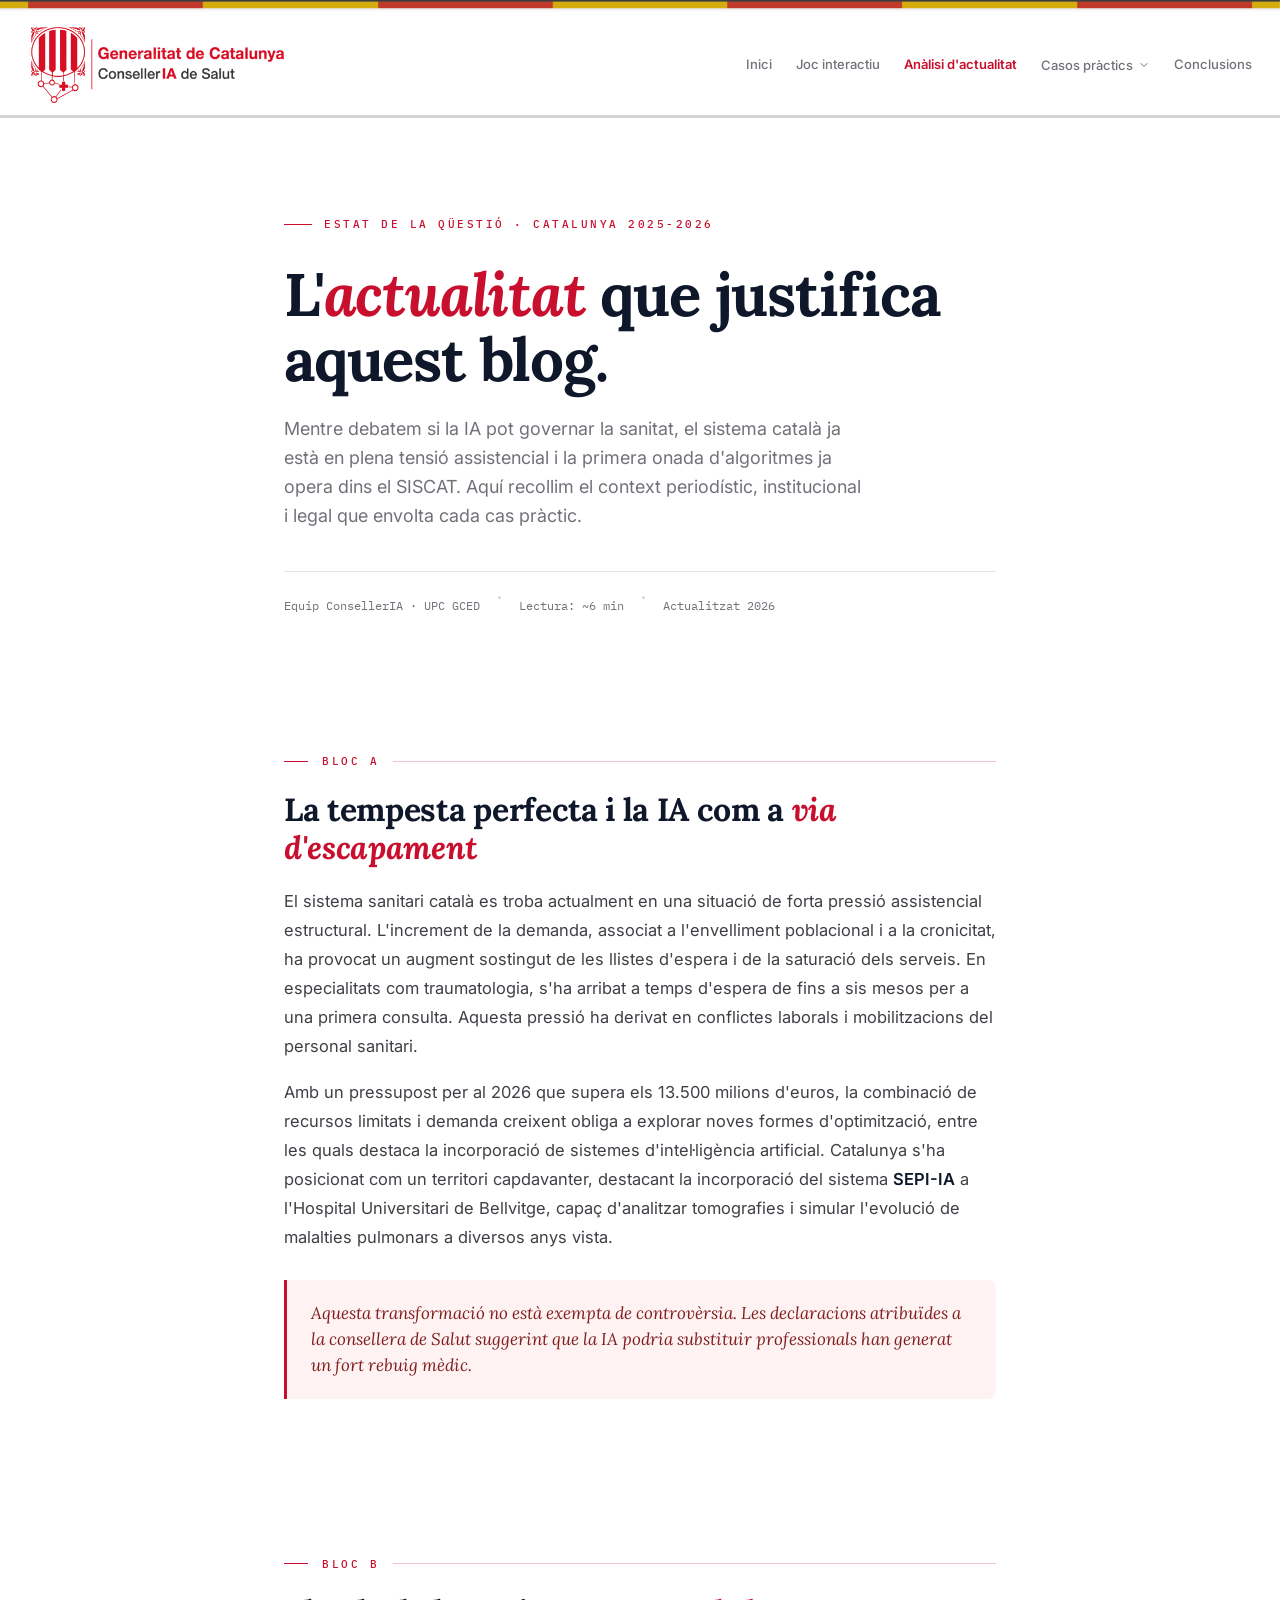
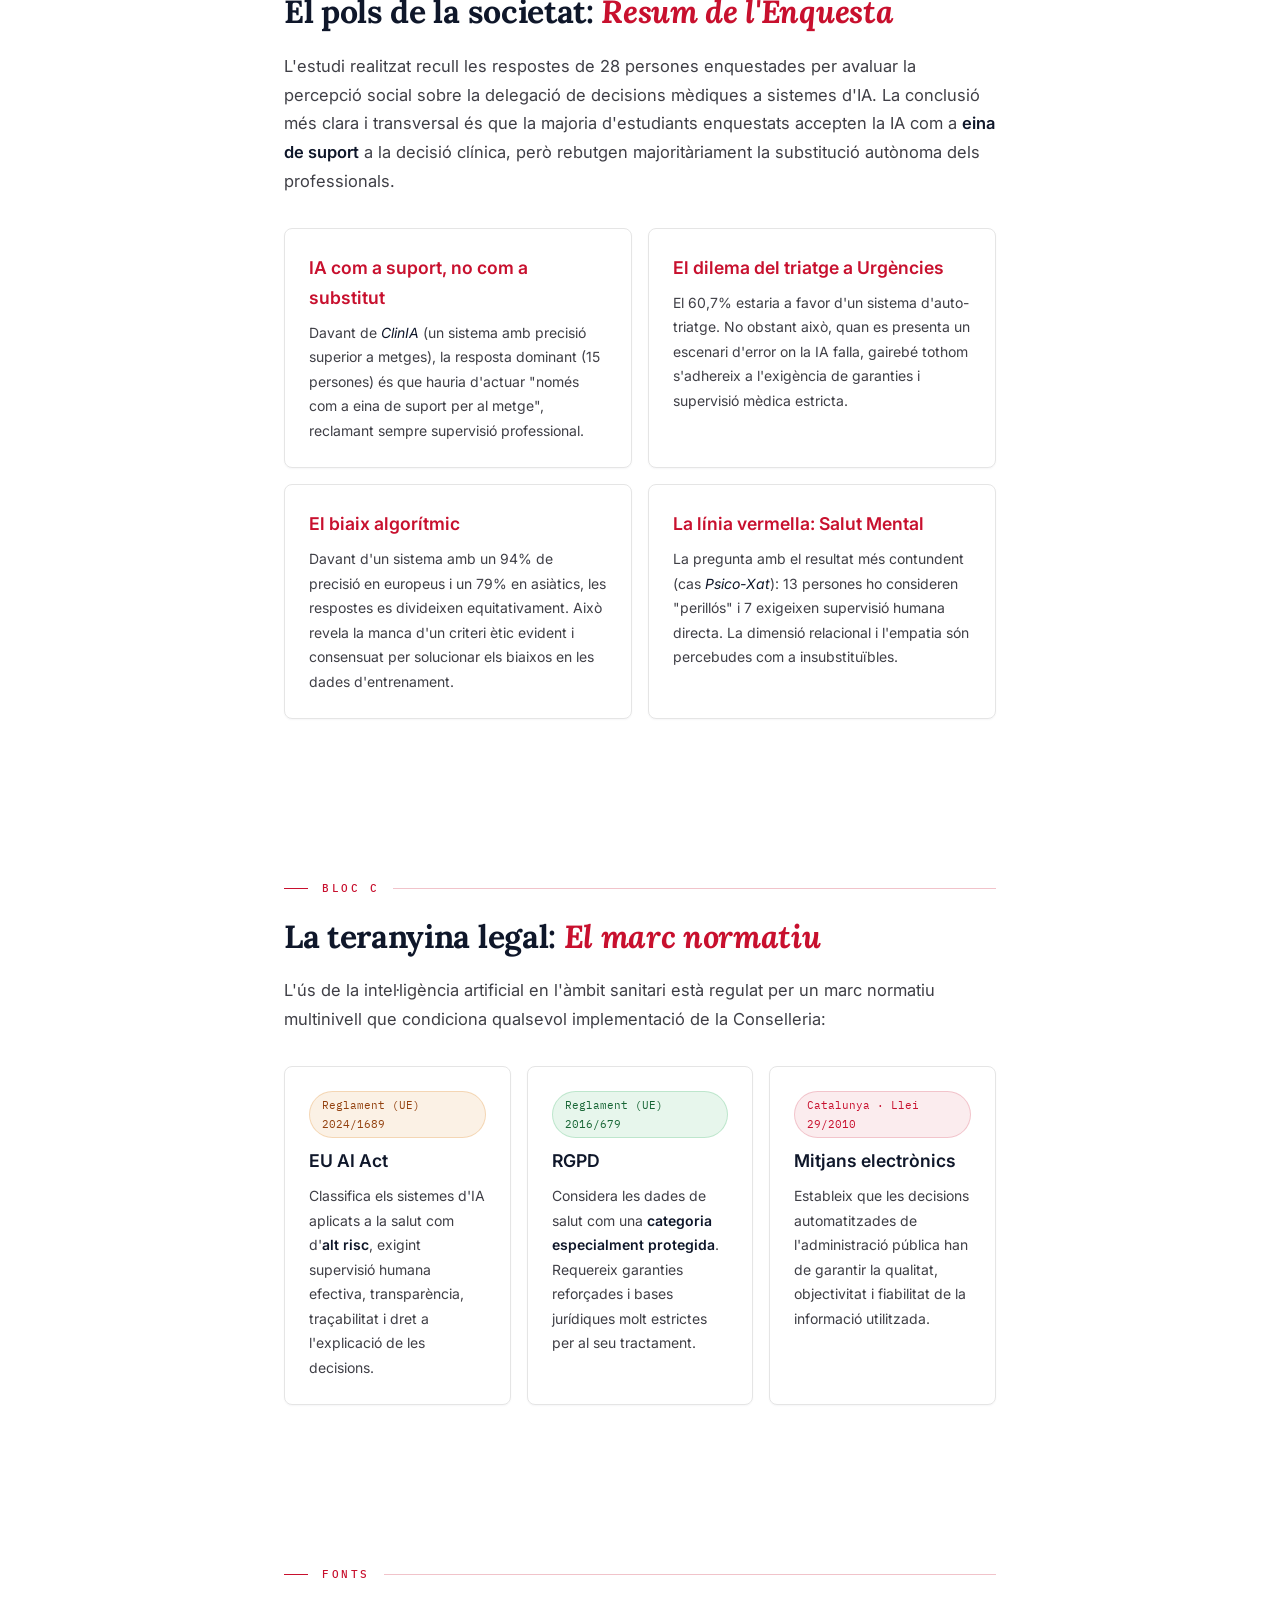
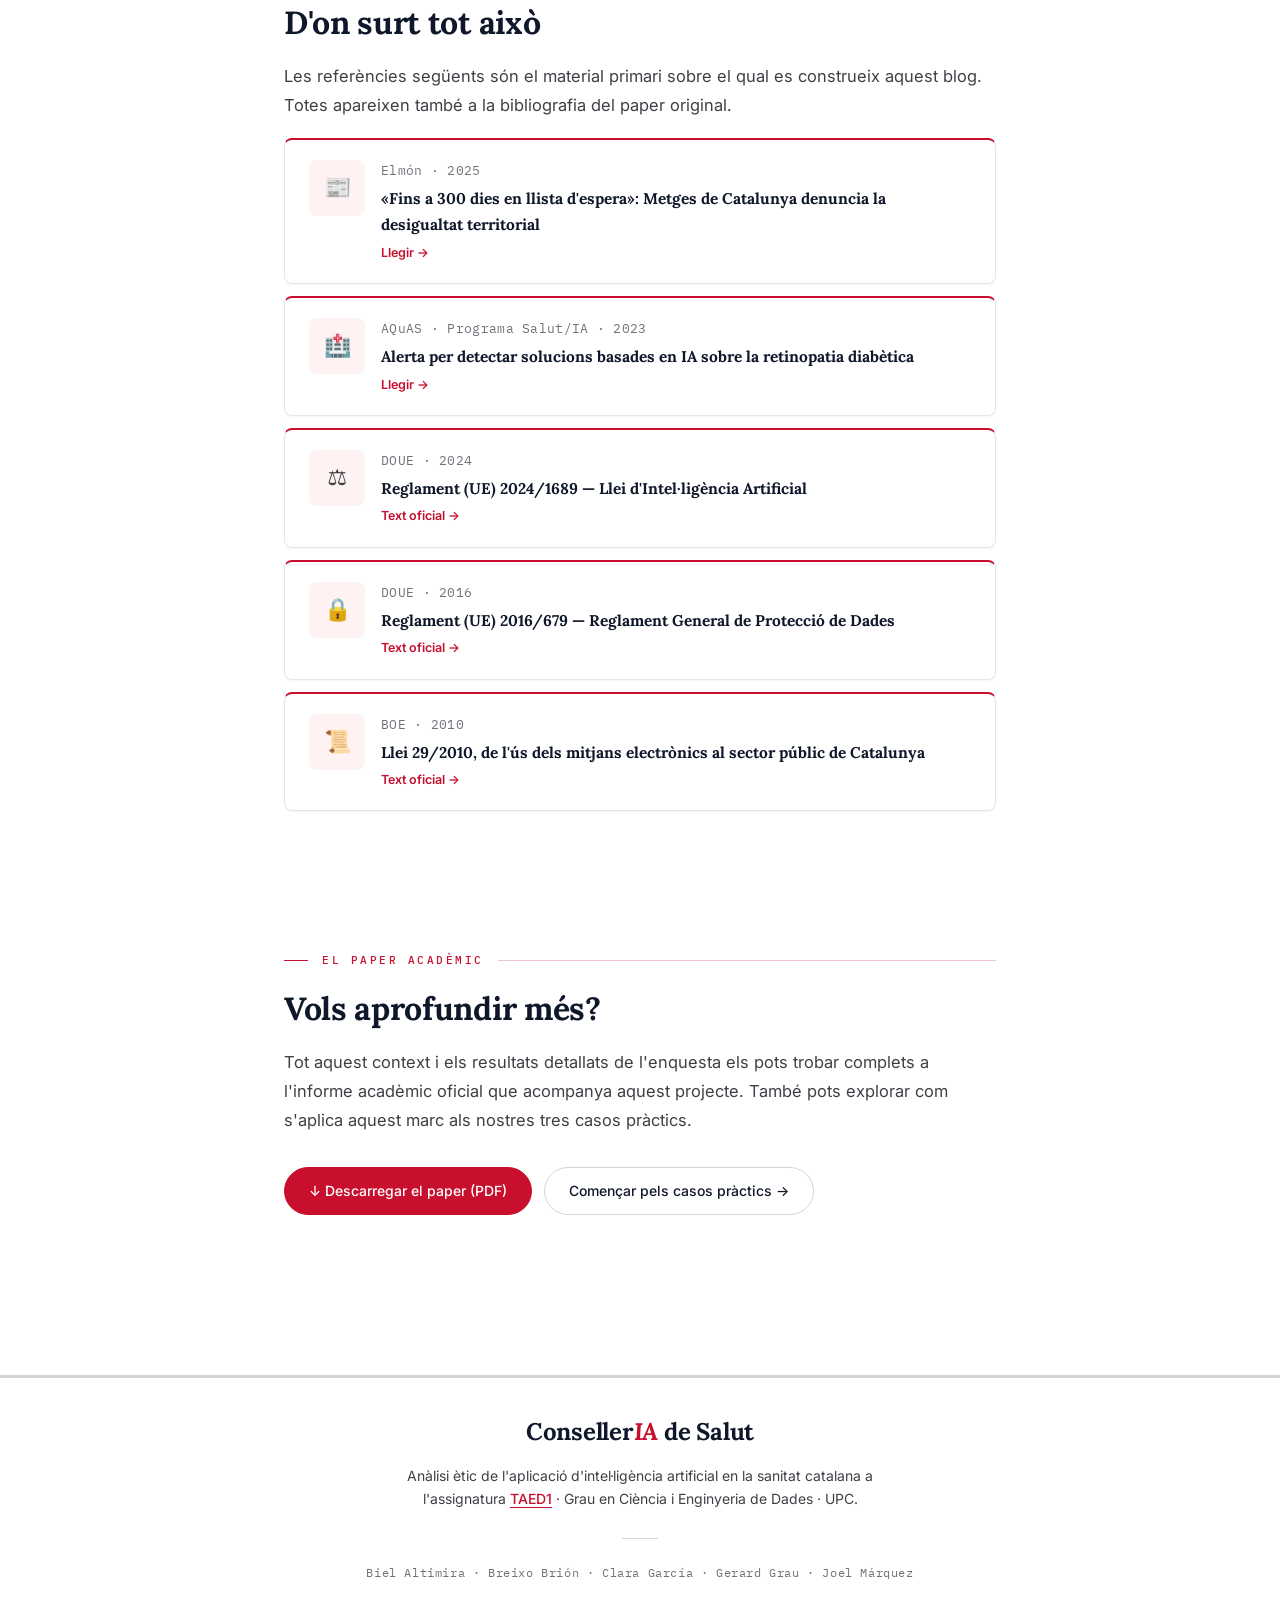
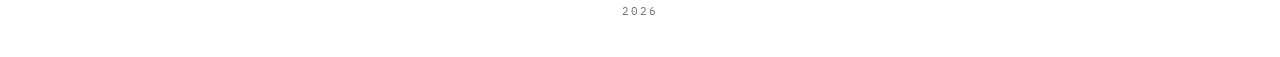
==== commit 4f9e64a0: "feat: integra l'anàlisi d'actualitat i els resultats de l'enquesta" ====
--- a/blog/actualitat.html
+++ b/blog/actualitat.html
@@ -62,231 +62,60 @@
   <main class="container">
 
     <section id="context" class="reveal">
-      <div class="section-label">El context</div>
-      <h2>Una sanitat <em>tensionada</em></h2>
-      <p>La Conselleria de Salut, encapçalada fins fa poc per <strong>Olga Pané Mena</strong>, gestiona el sistema
-        sanitari públic a través de tres potes: el <em>Servei Català de la Salut</em> (CatSalut), l'<em>Institut Català
-          de la Salut</em> (ICS) i la xarxa <em>SISCAT</em> de centres concertats. El 2025-2026 és, però, un moment
-        especialment delicat: l'envelliment poblacional, la cronicitat i la falta de personal han elevat les
-        <strong>llistes d'espera fins a sis mesos en traumatologia</strong> i fins als 294 dies en endoscòpies
-        digestives a la regió metropolitana Nord.</p>
-      <p>Aquesta pressió ha derivat en mobilitzacions de Metges de Catalunya, conflictes oberts amb el Departament i la
-        retirada de mesures controvertides com els incentius per reduir baixes laborals. El relleu de la consellera
-        Pané, anunciat a començaments del 2026, va arribar enmig d'aquest soroll mediàtic.</p>
-
-      <div class="stat-band" role="group" aria-label="Xifres clau de la sanitat catalana 2026">
-        <div class="stat-band__item">
-          <span class="stat-band__num">13.500<em>M€</em></span>
-          <span class="stat-band__label">Pressupost Salut 2026</span>
-        </div>
-        <div class="stat-band__item">
-          <span class="stat-band__num">6<em>mesos</em></span>
-          <span class="stat-band__label">Espera traumatologia</span>
-        </div>
-        <div class="stat-band__item">
-          <span class="stat-band__num">294<em>dies</em></span>
-          <span class="stat-band__label">Endoscòpies (Metro Nord)</span>
-        </div>
-      </div>
-
+      <div class="section-label">Bloc A</div>
+      <h2>La tempesta perfecta i la IA com a <em>via d'escapament</em></h2>
+      <p>El sistema sanitari català es troba actualment en una situació de forta pressió assistencial estructural. L'increment de la demanda, associat a l'envelliment poblacional i a la cronicitat, ha provocat un augment sostingut de les llistes d'espera i de la saturació dels serveis. En especialitats com traumatologia, s'ha arribat a temps d'espera de fins a sis mesos per a una primera consulta. Aquesta pressió ha derivat en conflictes laborals i mobilitzacions del personal sanitari.</p>
+      <p>Amb un pressupost per al 2026 que supera els 13.500 milions d'euros, la combinació de recursos limitats i demanda creixent obliga a explorar noves formes d'optimització, entre les quals destaca la incorporació de sistemes d'intel·ligència artificial. Catalunya s'ha posicionat com un territori capdavanter, destacant la incorporació del sistema <strong>SEPI-IA</strong> a l'Hospital Universitari de Bellvitge, capaç d'analitzar tomografies i simular l'evolució de malalties pulmonars a diversos anys vista.</p>
       <div class="callout">
-        <p>Aquest és el terreny on aterra la promesa de la IA: un sistema que necessita descongestionar-se com sigui i
-          una administració amb un pressupost rècord per intentar-ho.</p>
-      </div>
-    </section>
-
-    <section id="programa" class="reveal">
-      <div class="section-label">Primera onada</div>
-      <h2>El <em>Programa Salut/IA</em>, ja en marxa</h2>
-      <p>Catalunya s'ha posicionat com un dels territoris europeus capdavanters en el desplegament de la IA clínica. El
-        <em>Programa Salut/IA</em> de l'AQuAS ja té prop d'un centenar d'algoritmes registrats al SISCAT — la majoria
-        en fase de pilot, alguns ja integrats al circuit assistencial. Aquests són tres dels més visibles avui.
-      </p>
-
-      <div class="card-grid">
-        <div class="card">
-          <span class="card-tag">Hospital Universitari de Bellvitge</span>
-          <h3>SEPI-IA · Simulació pulmonar</h3>
-          <p>Eina basada en IA que analitza tomografies i simula l'evolució de malalties pulmonars a cinc anys vista.
-            Detecta lesions invisibles a l'ull humà i anticipa el deteriorament clínic. Lliurada pel CDTI i Tecnalia el
-            2026.</p>
-        </div>
-        <div class="card">
-          <span class="card-tag">AQuAS · Atenció primària</span>
-          <h3>Cribratge de retinopatia diabètica</h3>
-          <p>Consulta pública (2023) per a un sistema d'IA que llegeix retinografies als CAPs. Licitació de 340.000 €
-            amb fons NextGenerationEU. És el cas que analitzem a fons a <a href="bonavistai.html">BonavistAI</a> per a
-            estudiar el biaix racial de precisió.</p>
-        </div>
-        <div class="card">
-          <span class="card-tag">Atenció primària · pilots</span>
-          <h3>Sistemes de suport al diagnòstic</h3>
-          <p>Una vintena de pilots clínics ja operen a CAPs catalans (Crónica Sanitaria, 2025). Predicció d'ingressos,
-            triatge telefònic i suport a la prescripció són les famílies més freqüents.</p>
-        </div>
-      </div>
-
-      <p>La temptació política és clara: <strong>delegar part de les decisions a sistemes d'IA</strong> per
-        descongestionar el sistema. Les declaracions atribuïdes a la consellera Pané el 2025 — «la IA podria
-        diagnosticar amb precisió igual o superior als professionals» — van encendre el debat amb el col·lectiu mèdic,
-        que alerta del risc de substitució i de la confiança excessiva en sistemes automatitzats.</p>
-    </section>
-
-    <section id="titulars" class="reveal">
-      <div class="section-label">Hemeroteca</div>
-      <h2>Mentre llegies això, els <em>titulars</em></h2>
-      <p>El debat no és teòric. Mentre escrivim aquest blog, la sanitat catalana ja està aprovant pilots, contractant
-        llicències i pagant les conseqüències de les primeres decisions automatitzades. Aquests són els titulars que
-        han marcat el camí — pausa el carrusel passant-hi el cursor per damunt.</p>
-    </section>
-
-    <div class="news-marquee-wrap" aria-label="Titulars d'actualitat sobre IA i sanitat catalana">
-      <div class="news-track">
-
-        <article class="news-card">
-          <div class="news-meta"><span class="news-source">El País</span> · 2025</div>
-          <h3>«La IA podria diagnosticar amb precisió igual o superior als professionals», declara la consellera Pané
-          </h3>
-          <p>El col·lectiu mèdic alerta del risc de substitució i de la confiança excessiva en sistemes
-            automatitzats.</p>
-        </article>
-        <article class="news-card">
-          <div class="news-meta"><span class="news-source">El País</span> · 2026</div>
-          <h3>«La consejera de Salud, Olga Pané, de baja tras polémicas en la gestión sanitaria»</h3>
-          <p>El relleu arriba en plena pressió per llistes d'espera, conflictes laborals i incentius retirats.</p>
-        </article>
-        <article class="news-card">
-          <div class="news-meta"><span class="news-source">El País</span> · 2025</div>
-          <h3>«Las listas de espera en Cataluña aumentan y tensionan el sistema sanitario»</h3>
-          <p>Traumatologia arriba a sis mesos d'espera per a una primera consulta.</p>
-        </article>
-        <article class="news-card">
-          <div class="news-meta"><span class="news-source">CDTI · Tecnalia</span> · 2026</div>
-          <h3>SEPI-IA arriba a l'Hospital de Bellvitge: simula l'evolució del pulmó a cinc anys vista</h3>
-          <p>L'algoritme detecta lesions invisibles a l'ull humà i anticipa el deteriorament clínic.</p>
-        </article>
-        <article class="news-card">
-          <div class="news-meta"><span class="news-source">AQuAS</span> · 2023</div>
-          <h3>Alerta per detectar solucions basades en IA sobre la retinopatia diabètica</h3>
-          <p>El Programa Salut/IA exigeix avaluació clínica abans del desplegament massiu als CAPs.</p>
-        </article>
-        <article class="news-card">
-          <div class="news-meta"><span class="news-source">Crónica Sanitaria</span> · 2025</div>
-          <h3>«Proyectos de IA en atención primaria en Cataluña»</h3>
-          <p>Una vintena de pilots clínics ja operen a CAPs catalans, segons fonts del Departament.</p>
-        </article>
-        <article class="news-card">
-          <div class="news-meta"><span class="news-source">Elmón</span> · 2025</div>
-          <h3>«Fins a 300 dies en llista d'espera»: Metges de Catalunya denuncia la desigualtat territorial</h3>
-          <p>L'informe sindical reclama mesures estructurals abans de delegar decisions a la IA.</p>
-        </article>
-        <article class="news-card">
-          <div class="news-meta"><span class="news-source">DOUE</span> · 2024</div>
-          <h3>El Reglament (UE) 2024/1689 entra en vigor: la IA mèdica, classificada com a alt risc</h3>
-          <p>Supervisió humana, traçabilitat i avaluació de conformitat passen a ser obligatòries.</p>
-        </article>
-
-        <article class="news-card" aria-hidden="true">
-          <div class="news-meta"><span class="news-source">El País</span> · 2025</div>
-          <h3>«La IA podria diagnosticar amb precisió igual o superior als professionals», declara la consellera Pané
-          </h3>
-          <p>El col·lectiu mèdic alerta del risc de substitució i de la confiança excessiva en sistemes
-            automatitzats.</p>
-        </article>
-        <article class="news-card" aria-hidden="true">
-          <div class="news-meta"><span class="news-source">El País</span> · 2026</div>
-          <h3>«La consejera de Salud, Olga Pané, de baja tras polémicas en la gestión sanitaria»</h3>
-          <p>El relleu arriba en plena pressió per llistes d'espera, conflictes laborals i incentius retirats.</p>
-        </article>
-        <article class="news-card" aria-hidden="true">
-          <div class="news-meta"><span class="news-source">El País</span> · 2025</div>
-          <h3>«Las listas de espera en Cataluña aumentan y tensionan el sistema sanitario»</h3>
-          <p>Traumatologia arriba a sis mesos d'espera per a una primera consulta.</p>
-        </article>
-        <article class="news-card" aria-hidden="true">
-          <div class="news-meta"><span class="news-source">CDTI · Tecnalia</span> · 2026</div>
-          <h3>SEPI-IA arriba a l'Hospital de Bellvitge: simula l'evolució del pulmó a cinc anys vista</h3>
-          <p>L'algoritme detecta lesions invisibles a l'ull humà i anticipa el deteriorament clínic.</p>
-        </article>
-        <article class="news-card" aria-hidden="true">
-          <div class="news-meta"><span class="news-source">AQuAS</span> · 2023</div>
-          <h3>Alerta per detectar solucions basades en IA sobre la retinopatia diabètica</h3>
-          <p>El Programa Salut/IA exigeix avaluació clínica abans del desplegament massiu als CAPs.</p>
-        </article>
-        <article class="news-card" aria-hidden="true">
-          <div class="news-meta"><span class="news-source">Crónica Sanitaria</span> · 2025</div>
-          <h3>«Proyectos de IA en atención primaria en Cataluña»</h3>
-          <p>Una vintena de pilots clínics ja operen a CAPs catalans, segons fonts del Departament.</p>
-        </article>
-        <article class="news-card" aria-hidden="true">
-          <div class="news-meta"><span class="news-source">Elmón</span> · 2025</div>
-          <h3>«Fins a 300 dies en llista d'espera»: Metges de Catalunya denuncia la desigualtat territorial</h3>
-          <p>L'informe sindical reclama mesures estructurals abans de delegar decisions a la IA.</p>
-        </article>
-        <article class="news-card" aria-hidden="true">
-          <div class="news-meta"><span class="news-source">DOUE</span> · 2024</div>
-          <h3>El Reglament (UE) 2024/1689 entra en vigor: la IA mèdica, classificada com a alt risc</h3>
-          <p>Supervisió humana, traçabilitat i avaluació de conformitat passen a ser obligatòries.</p>
-        </article>
-
-      </div>
-    </div>
+        <p>Aquesta transformació no està exempta de controvèrsia. Les declaracions atribuïdes a la consellera de Salut suggerint que la IA podria substituir professionals han generat un fort rebuig mèdic.</p>
+      </div>
+    </section>
+
+    <section id="enquesta" class="reveal">
+      <div class="section-label">Bloc B</div>
+      <h2>El pols de la societat: <em>Resum de l'Enquesta</em></h2>
+      <p>L'estudi realitzat recull les respostes de 28 persones enquestades per avaluar la percepció social sobre la delegació de decisions mèdiques a sistemes d'IA. La conclusió més clara i transversal és que la majoria d'estudiants enquestats accepten la IA com a <strong>eina de suport</strong> a la decisió clínica, però rebutgen majoritàriament la substitució autònoma dels professionals.</p>
+      
+      <div class="card-grid" style="grid-template-columns: 1fr 1fr; gap: 1rem;">
+        <div class="card" style="padding: 1.5rem">
+          <h3 style="margin-top: 0; font-size: 1.1rem; color: var(--accent);">IA com a suport, no com a substitut</h3>
+          <p style="margin-bottom: 0; font-size: 14px;">Davant de <em>ClinIA</em> (un sistema amb precisió superior a metges), la resposta dominant (15 persones) és que hauria d'actuar "només com a eina de suport per al metge", reclamant sempre supervisió professional.</p>
+        </div>
+        <div class="card" style="padding: 1.5rem">
+          <h3 style="margin-top: 0; font-size: 1.1rem; color: var(--accent);">El dilema del triatge a Urgències</h3>
+          <p style="margin-bottom: 0; font-size: 14px;">El 60,7% estaria a favor d'un sistema d'auto-triatge. No obstant això, quan es presenta un escenari d'error on la IA falla, gairebé tothom s'adhereix a l'exigència de garanties i supervisió mèdica estricta.</p>
+        </div>
+        <div class="card" style="padding: 1.5rem">
+          <h3 style="margin-top: 0; font-size: 1.1rem; color: var(--accent);">El biaix algorítmic</h3>
+          <p style="margin-bottom: 0; font-size: 14px;">Davant d'un sistema amb un 94% de precisió en europeus i un 79% en asiàtics, les respostes es divideixen equitativament. Això revela la manca d'un criteri ètic evident i consensuat per solucionar els biaixos en les dades d'entrenament.</p>
+        </div>
+        <div class="card" style="padding: 1.5rem">
+          <h3 style="margin-top: 0; font-size: 1.1rem; color: var(--accent);">La línia vermella: Salut Mental</h3>
+          <p style="margin-bottom: 0; font-size: 14px;">La pregunta amb el resultat més contundent (cas <em>Psico-Xat</em>): 13 persones ho consideren "perillós" i 7 exigeixen supervisió humana directa. La dimensió relacional i l'empatia són percebudes com a insubstituïbles.</p>
+        </div>
+      </div>
+    </section>
 
     <section id="marc-legal" class="reveal">
-      <div class="section-label">Marc legal</div>
-      <h2>Tres normes que ho <em>regulen</em> tot</h2>
-      <p>L'ús d'IA a la sanitat catalana està regulat per un marc multinivell: europeu, estatal i autonòmic. Cap dels
-        casos que analitzem en aquest blog s'entén sense aquestes tres lleis de fons.</p>
-
-      <div class="card-grid">
-        <div class="card">
-          <span class="card-tag">UE · Vigent des de 2024</span>
-          <h3>Reglament (UE) 2024/1689 — AI Act</h3>
-          <p>Classifica els sistemes d'IA segons el risc. Els sistemes mèdics — diagnòstic, priorització clínica — són
-            d'<strong>alt risc</strong>: obligació de supervisió humana, traçabilitat, transparència i avaluació de
-            conformitat <em>ex ante</em>.</p>
-        </div>
-        <div class="card">
-          <span class="card-tag">UE · Vigent des de 2018</span>
-          <h3>RGPD — Reglament (UE) 2016/679</h3>
-          <p>Regula el tractament de dades personals. Les dades de salut són <strong>categoria especialment
-              protegida</strong>: requereixen base jurídica reforçada, avaluació d'impacte (DPIA) i consentiment
-            explícit per a usos secundaris com l'entrenament d'IA.</p>
-        </div>
-        <div class="card">
-          <span class="card-tag">Catalunya · 2010</span>
-          <h3>Llei 29/2010 — Mitjans electrònics</h3>
-          <p>Estableix que les <strong>decisions automatitzades</strong> dins l'administració pública catalana han de
-            garantir la qualitat, objectivitat i fiabilitat de la informació utilitzada. Crítica en entorns clínics on
-            la decisió té impacte irreversible.</p>
-        </div>
-      </div>
-
-      <div class="callout">
-        <p>Compliment normatiu i compliment ètic no són el mateix. Una IA pot ser legal i, alhora, perpetuar biaixos
-          que la fan injusta. El marc legal és el sòl mínim — no el sostre.</p>
-      </div>
-    </section>
-
-    <section id="relat" class="reveal">
-      <div class="section-label">Lectura crítica</div>
-      <h2>Què <em>diuen</em> i què <em>no diuen</em> els titulars</h2>
-      <p>Una primera lectura dels vuit titulars seleccionats deixa veure tres patrons:</p>
-      <ol style="margin: 1rem 0 1.25rem 1.5rem; color: var(--body); line-height: 1.75;">
-        <li><strong>Eficiència &gt; equitat.</strong> La majoria de titulars institucionals (CDTI, AQuAS) emfatitzen el
-          guany de productivitat o de detecció precoç. Cap esmenta de manera prominent qui podria quedar fora del
-          benefici.</li>
-        <li><strong>Polèmica &gt; pedagogia.</strong> Els titulars de premsa generalista es construeixen al voltant del
-          conflicte (declaracions Pané, baixa de la consellera, crítiques sindicals). El detall tècnic queda relegat al
-          cos de la notícia.</li>
-        <li><strong>Marc legal poc visible.</strong> Una sola peça (el Reglament UE 2024/1689) cobreix la dimensió
-          regulatòria. La resta tracten la IA com un fet polític o tecnològic, no jurídic.</li>
-      </ol>
-
-      <div class="edit-zone">
-        <div class="edit-hint">▍ Placeholder · ampliar amb taula d'anàlisi qualitativa</div>
-        <div contenteditable="true"
-          data-placeholder="Aquí anirà una taula amb fonts × angles (eficiència / equitat / regulació / responsabilitat) o un gràfic de freqüència de paraules clau.">
+      <div class="section-label">Bloc C</div>
+      <h2>La teranyina legal: <em>El marc normatiu</em></h2>
+      <p>L'ús de la intel·ligència artificial en l'àmbit sanitari està regulat per un marc normatiu multinivell que condiciona qualsevol implementació de la Conselleria:</p>
+
+      <div class="card-grid" style="grid-template-columns: 1fr 1fr 1fr; gap: 1rem;">
+        <div class="card" style="padding: 1.5rem">
+          <span class="chip chip-mb" style="margin-bottom: 0.5rem; display: inline-block;">Reglament (UE) 2024/1689</span>
+          <h3 style="margin-top: 0; font-size: 1.1rem;">EU AI Act</h3>
+          <p style="font-size: 14px; margin-bottom: 0; color: var(--body);">Classifica els sistemes d'IA aplicats a la salut com d'<strong>alt risc</strong>, exigint supervisió humana efectiva, transparència, traçabilitat i dret a l'explicació de les decisions.</p>
+        </div>
+        <div class="card" style="padding: 1.5rem">
+          <span class="chip chip-in" style="margin-bottom: 0.5rem; display: inline-block;">Reglament (UE) 2016/679</span>
+          <h3 style="margin-top: 0; font-size: 1.1rem;">RGPD</h3>
+          <p style="font-size: 14px; margin-bottom: 0; color: var(--body);">Considera les dades de salut com una <strong>categoria especialment protegida</strong>. Requereix garanties reforçades i bases jurídiques molt estrictes per al seu tractament.</p>
+        </div>
+        <div class="card" style="padding: 1.5rem">
+          <span class="chip chip-out" style="margin-bottom: 0.5rem; display: inline-block;">Catalunya · Llei 29/2010</span>
+          <h3 style="margin-top: 0; font-size: 1.1rem;">Mitjans electrònics</h3>
+          <p style="font-size: 14px; margin-bottom: 0; color: var(--body);">Estableix que les decisions automatitzades de l'administració pública han de garantir la qualitat, objectivitat i fiabilitat de la informació utilitzada.</p>
         </div>
       </div>
     </section>
@@ -294,23 +123,18 @@
     <section id="fonts" class="reveal">
       <div class="section-label">Fonts</div>
       <h2>D'on surt tot això</h2>
-      <p>Les referències següents són el material primari sobre el qual es construeix aquest blog. Totes apareixen
-        també a la bibliografia del paper original.</p>
-
-      <a class="reading-card" href="https://elmon.cat/es/sociedad/salud/hasta-300-dias-en-lista-de-espera-metges-de-catalunya-denuncia-desigualdad-territorial-1025357/"
-        target="_blank" rel="noopener noreferrer">
+      <p>Les referències següents són el material primari sobre el qual es construeix aquest blog. Totes apareixen també a la bibliografia del paper original.</p>
+
+      <a class="reading-card" href="https://elmon.cat/es/sociedad/salud/hasta-300-dias-en-lista-de-espera-metges-de-catalunya-denuncia-desigualdad-territorial-1025357/" target="_blank" rel="noopener noreferrer">
         <div class="reading-thumb">📰</div>
         <div>
           <div class="reading-meta">Elmón · 2025</div>
-          <div class="reading-title">«Fins a 300 dies en llista d'espera»: Metges de Catalunya denuncia la desigualtat
-            territorial</div>
+          <div class="reading-title">«Fins a 300 dies en llista d'espera»: Metges de Catalunya denuncia la desigualtat territorial</div>
           <div class="reading-cta">Llegir →</div>
         </div>
       </a>
 
-      <a class="reading-card"
-        href="https://iasalut.cat/en/noticia/alerta-per-detectar-solucions-basades-en-intelligencia-artificial-sobre-la-retinopatia-diabetica/"
-        target="_blank" rel="noopener noreferrer">
+      <a class="reading-card" href="https://iasalut.cat/en/noticia/alerta-per-detectar-solucions-basades-en-intelligencia-artificial-sobre-la-retinopatia-diabetica/" target="_blank" rel="noopener noreferrer">
         <div class="reading-thumb">🏥</div>
         <div>
           <div class="reading-meta">AQuAS · Programa Salut/IA · 2023</div>
@@ -319,8 +143,7 @@
         </div>
       </a>
 
-      <a class="reading-card" href="https://eur-lex.europa.eu/eli/reg/2024/1689/oj" target="_blank"
-        rel="noopener noreferrer">
+      <a class="reading-card" href="https://eur-lex.europa.eu/eli/reg/2024/1689/oj" target="_blank" rel="noopener noreferrer">
         <div class="reading-thumb">⚖️</div>
         <div>
           <div class="reading-meta">DOUE · 2024</div>
@@ -329,8 +152,7 @@
         </div>
       </a>
 
-      <a class="reading-card" href="https://eur-lex.europa.eu/eli/reg/2016/679/oj" target="_blank"
-        rel="noopener noreferrer">
+      <a class="reading-card" href="https://eur-lex.europa.eu/eli/reg/2016/679/oj" target="_blank" rel="noopener noreferrer">
         <div class="reading-thumb">🔒</div>
         <div>
           <div class="reading-meta">DOUE · 2016</div>
@@ -339,8 +161,7 @@
         </div>
       </a>
 
-      <a class="reading-card" href="https://www.boe.es/buscar/act.php?id=BOE-A-2010-13843" target="_blank"
-        rel="noopener noreferrer">
+      <a class="reading-card" href="https://www.boe.es/buscar/act.php?id=BOE-A-2010-13843" target="_blank" rel="noopener noreferrer">
         <div class="reading-thumb">📜</div>
         <div>
           <div class="reading-meta">BOE · 2010</div>
@@ -351,14 +172,12 @@
     </section>
 
     <section id="cta" class="reveal">
-      <div class="section-label">El que ve després</div>
-      <h2>Del context, als <em>casos</em></h2>
-      <p>Aquesta és la fotografia del moment. Per veure com tot això es tradueix en dilemes ètics concrets — quatre
-        pacients i tres òrgans, una IA que falla més en pacients asiàtics, un xatbot que assumeix una conversa de risc
-        — vés directament als tres casos pràctics o juga primer la simulació.</p>
+      <div class="section-label">El paper acadèmic</div>
+      <h2>Vols aprofundir més?</h2>
+      <p>Tot aquest context i els resultats detallats de l'enquesta els pots trobar complets a l'informe acadèmic oficial que acompanya aquest projecte. També pots explorar com s'aplica aquest marc als nostres tres casos pràctics.</p>
       <div class="cta-row">
-        <a class="cta-btn primary" href="prioritzaria.html">Començar per PrioritzarIA →</a>
-        <a class="cta-btn" href="joc-resultats.html">Veure els resultats del joc</a>
+        <a class="cta-btn primary" href="assets/draft-paper.pdf" download>↓ Descarregar el paper (PDF)</a>
+        <a class="cta-btn" href="prioritzaria.html">Començar pels casos pràctics →</a>
       </div>
     </section>
 
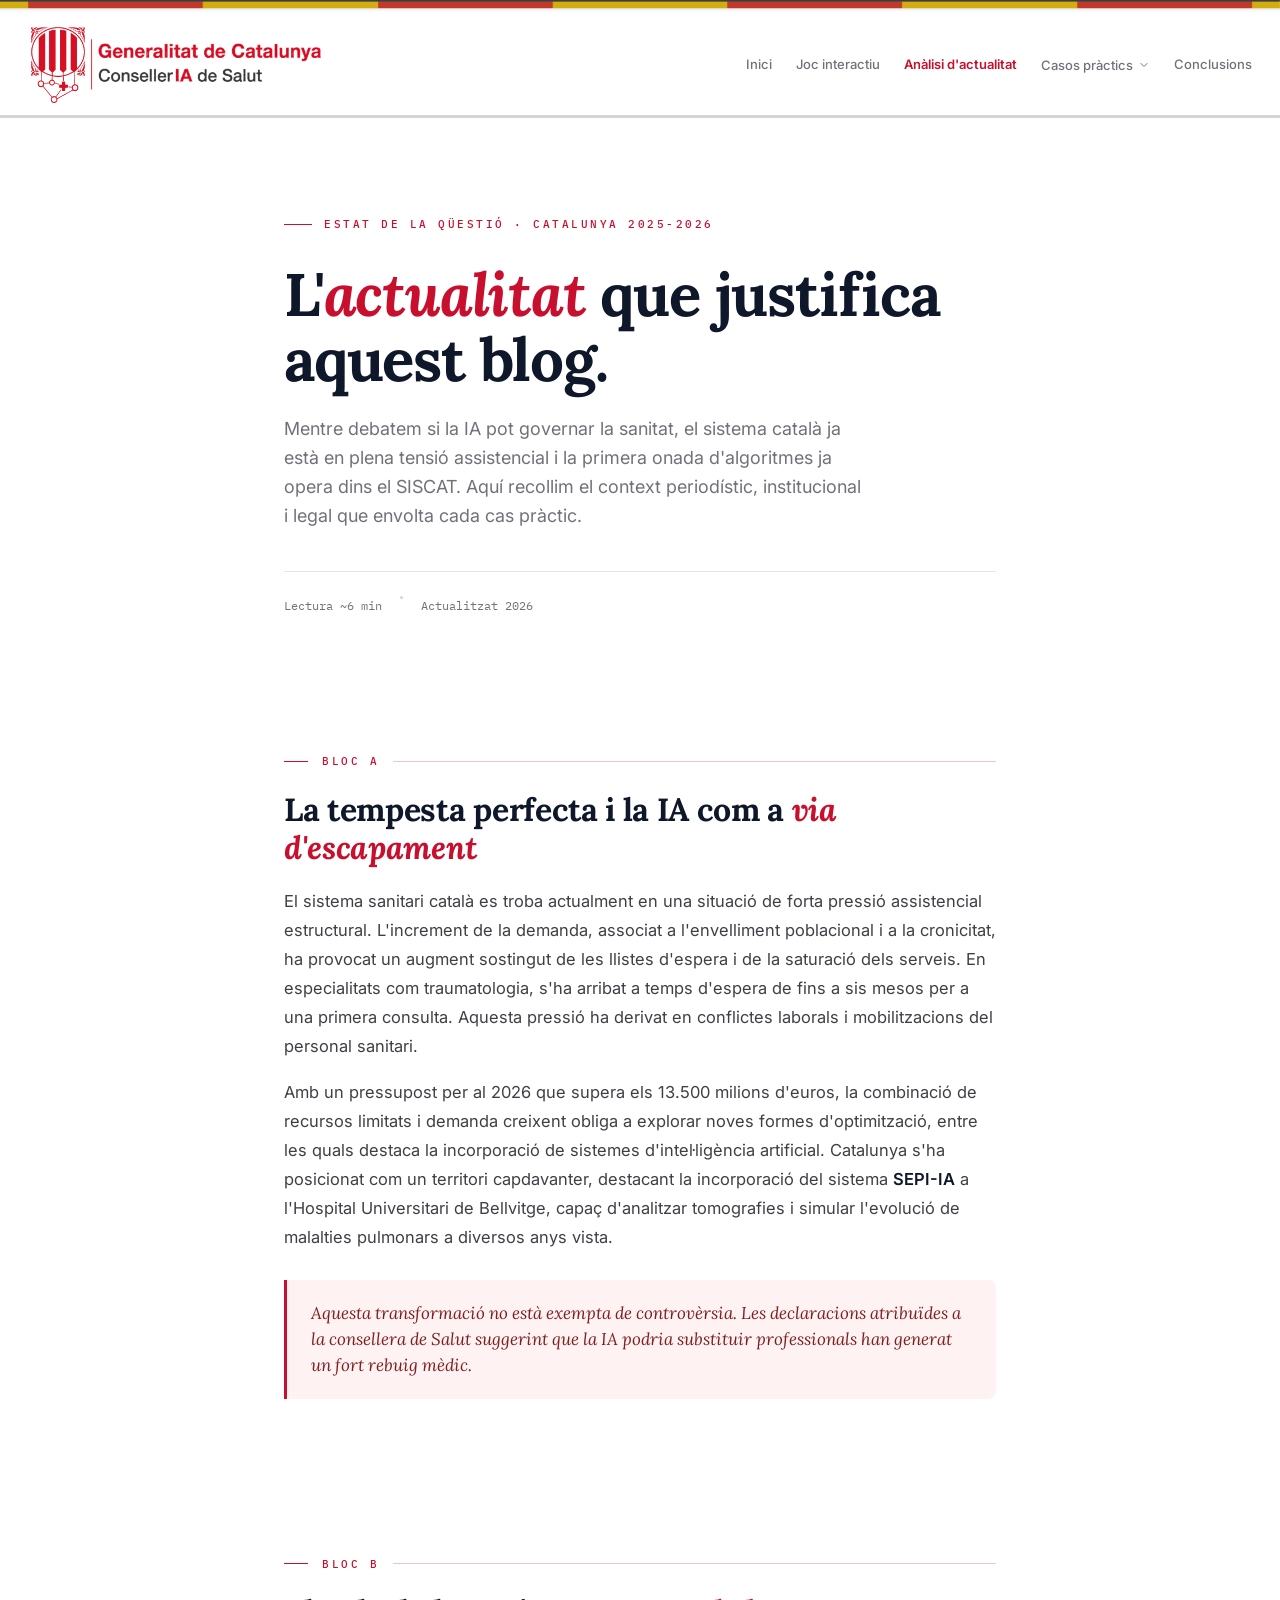
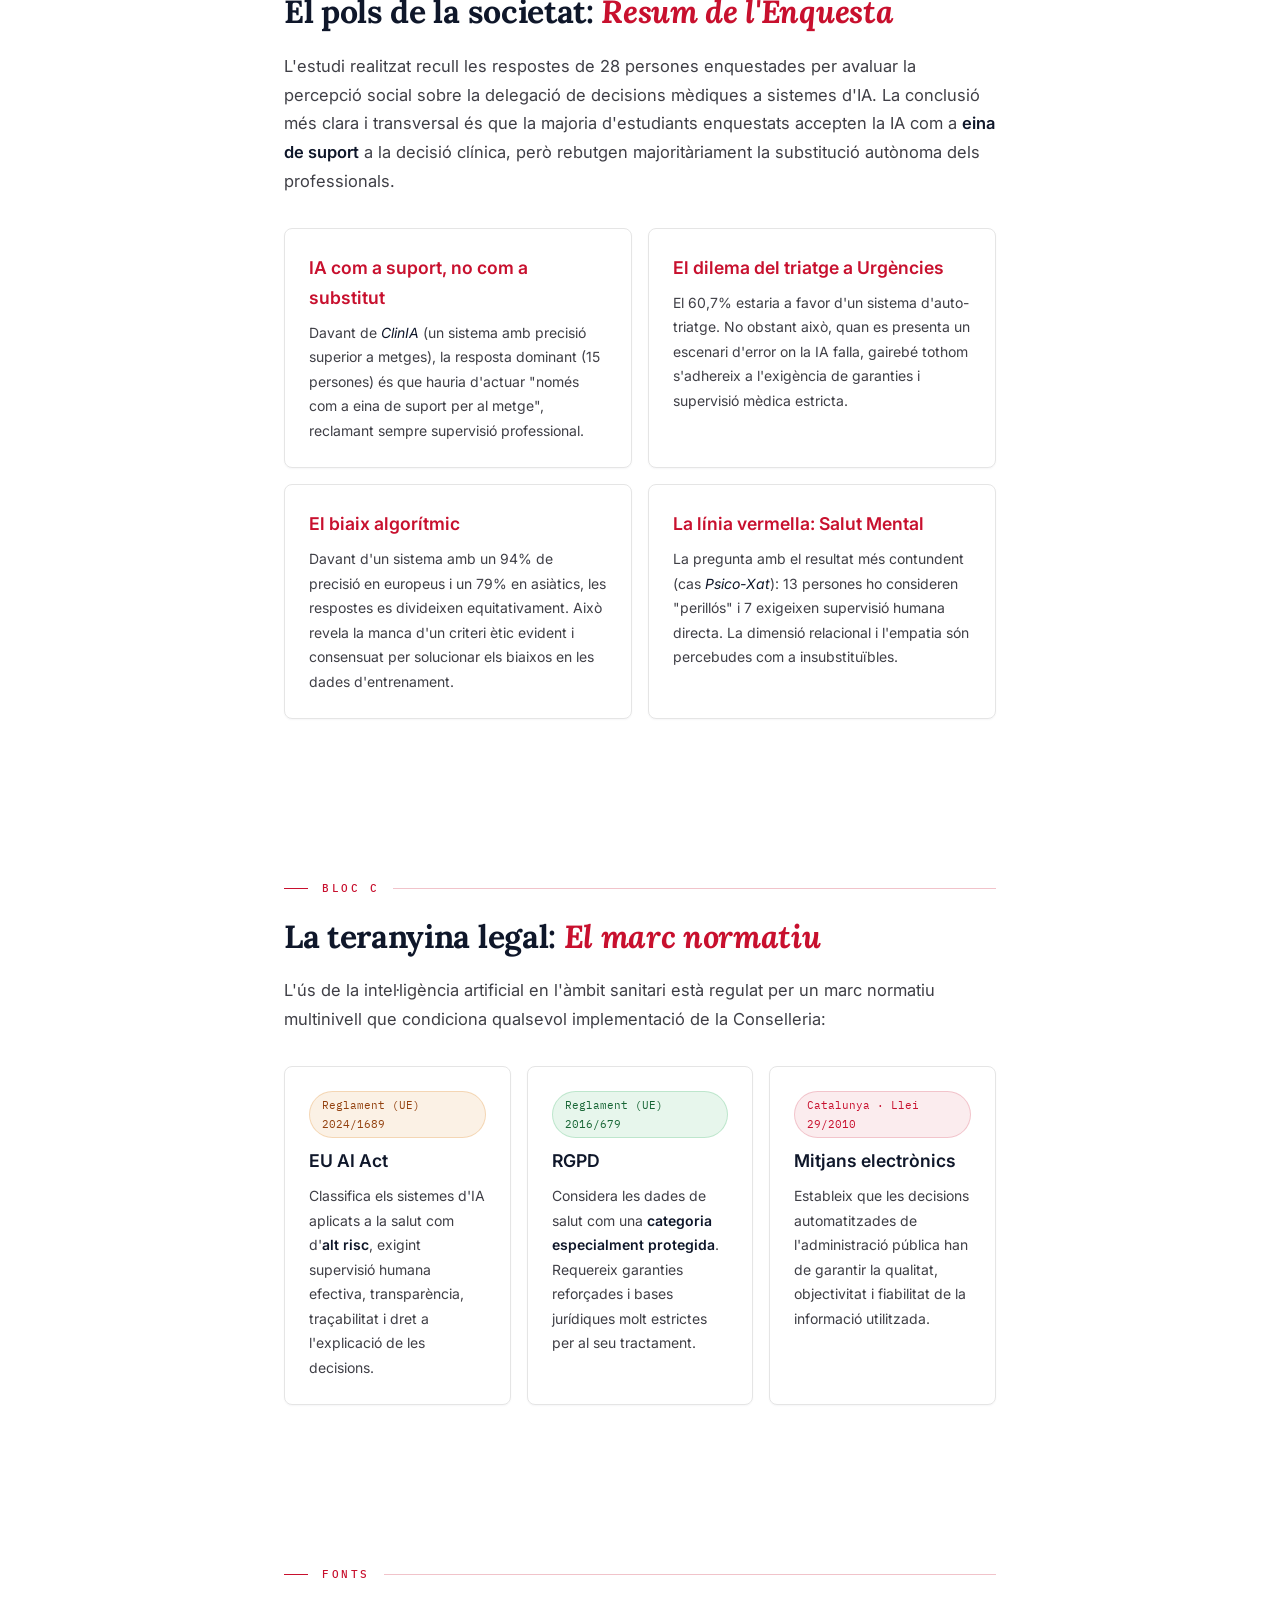
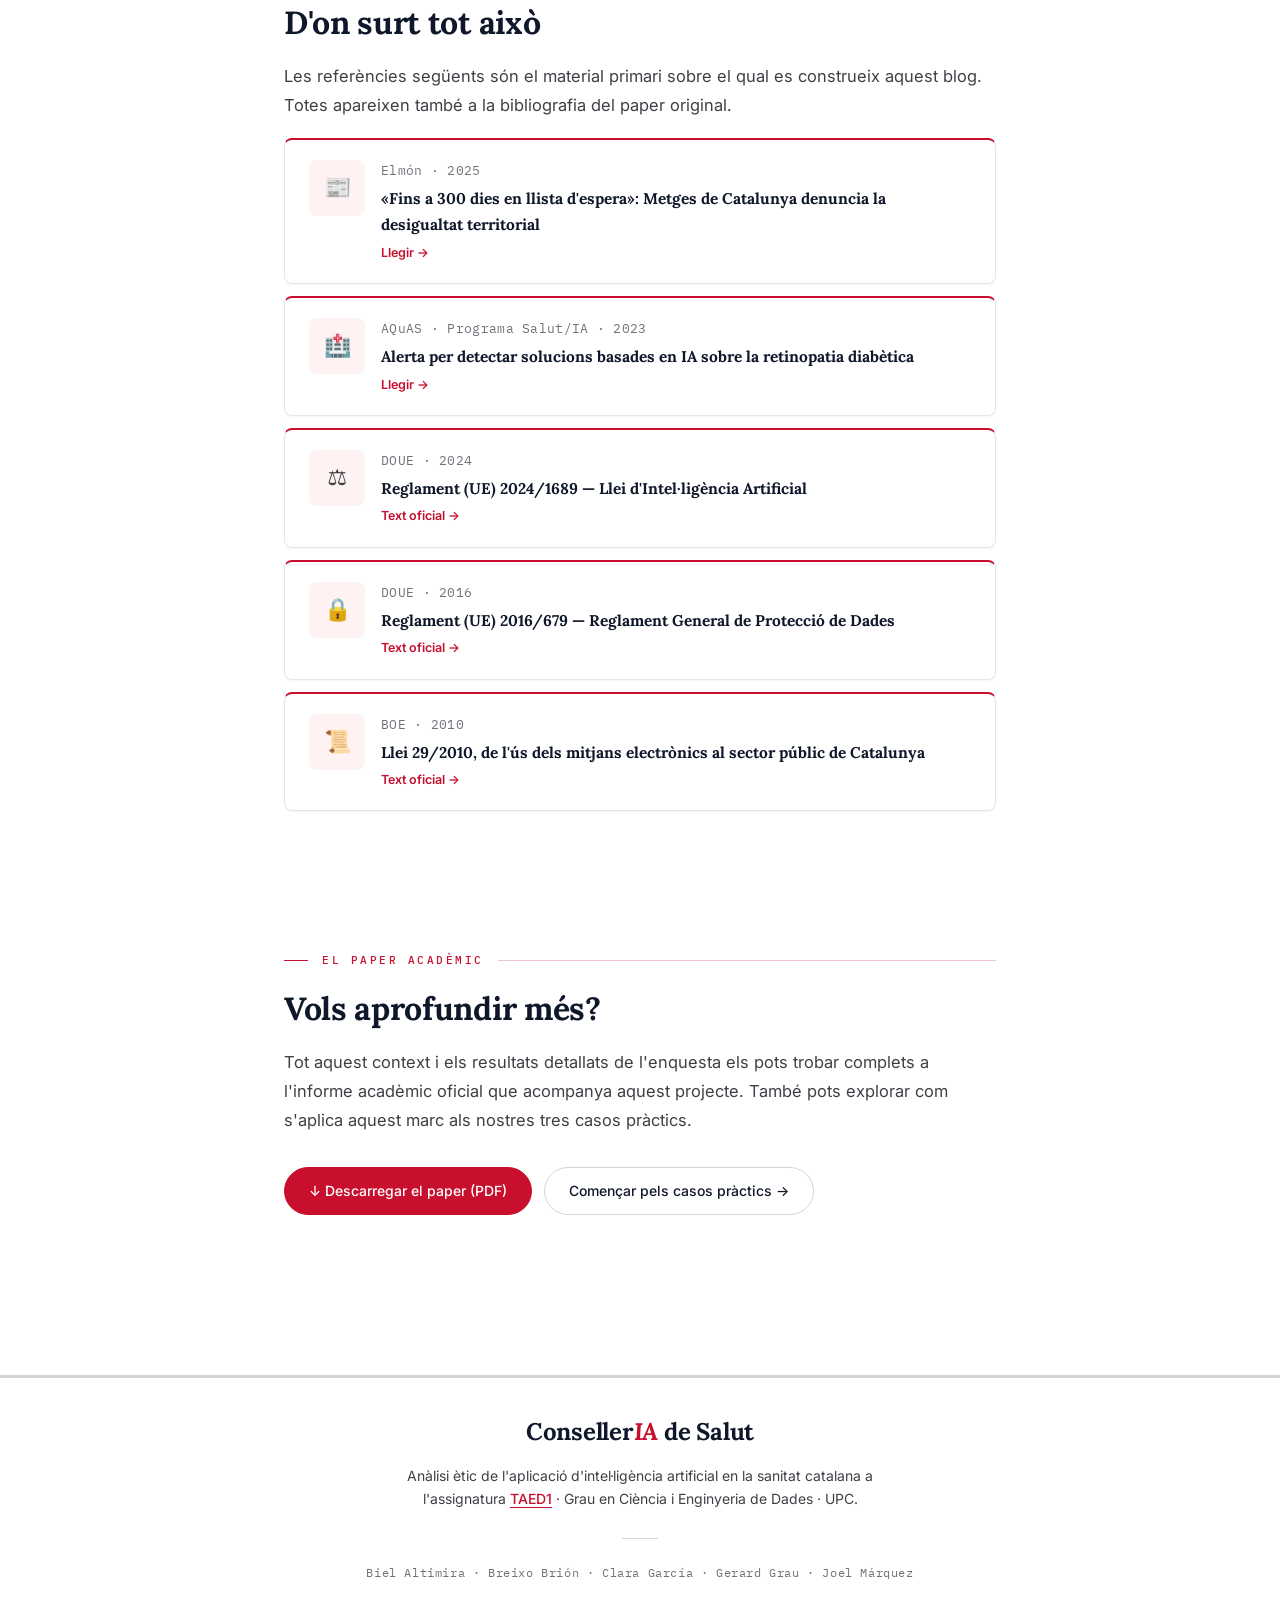
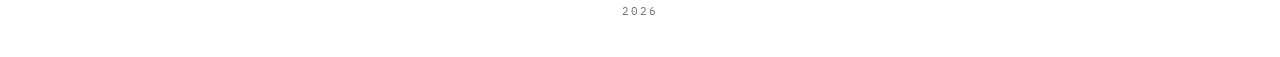
==== commit a1756b9f: "feat: redacta BonavistAI i Conclusions amb activitats interactives - Adapta §2.2 BonavistAI i §3 Con" ====
--- a/blog/actualitat.html
+++ b/blog/actualitat.html
@@ -51,9 +51,7 @@
       assistencial i la primera onada d'algoritmes ja opera dins el SISCAT. Aquí recollim el context periodístic,
       institucional i legal que envolta cada cas pràctic.</p>
     <div class="hero-meta">
-      <span>Equip ConsellerIA · UPC GCED</span>
-      <span class="dot"></span>
-      <span>Lectura: ~6 min</span>
+      <span>Lectura ~6 min</span>
       <span class="dot"></span>
       <span>Actualitzat 2026</span>
     </div>
--- a/blog/assets/shared.css
+++ b/blog/assets/shared.css
@@ -254,6 +254,17 @@
   overflow: hidden;
   cursor: pointer;
 }
+.video-frame video {
+  position: absolute;
+  inset: 0;
+  width: 100%;
+  height: 100%;
+  border: 0;
+  display: block;
+  object-fit: cover;
+  border-radius: inherit;
+  transform: translateZ(0);
+}
 .video-poster {
   position: absolute; inset: 0;
   display: flex; flex-direction: column;
@@ -329,6 +340,7 @@
 }
 .video-frame.played { cursor: default; }
 .video-frame.played .video-play { display: none; }
+.video-frame.played:has(video) .video-poster { display: none; }
 .video-frame.played .video-poster { background: var(--surface-2); }
 .video-frame.played .video-quote {
   font-family: var(--font-sans);
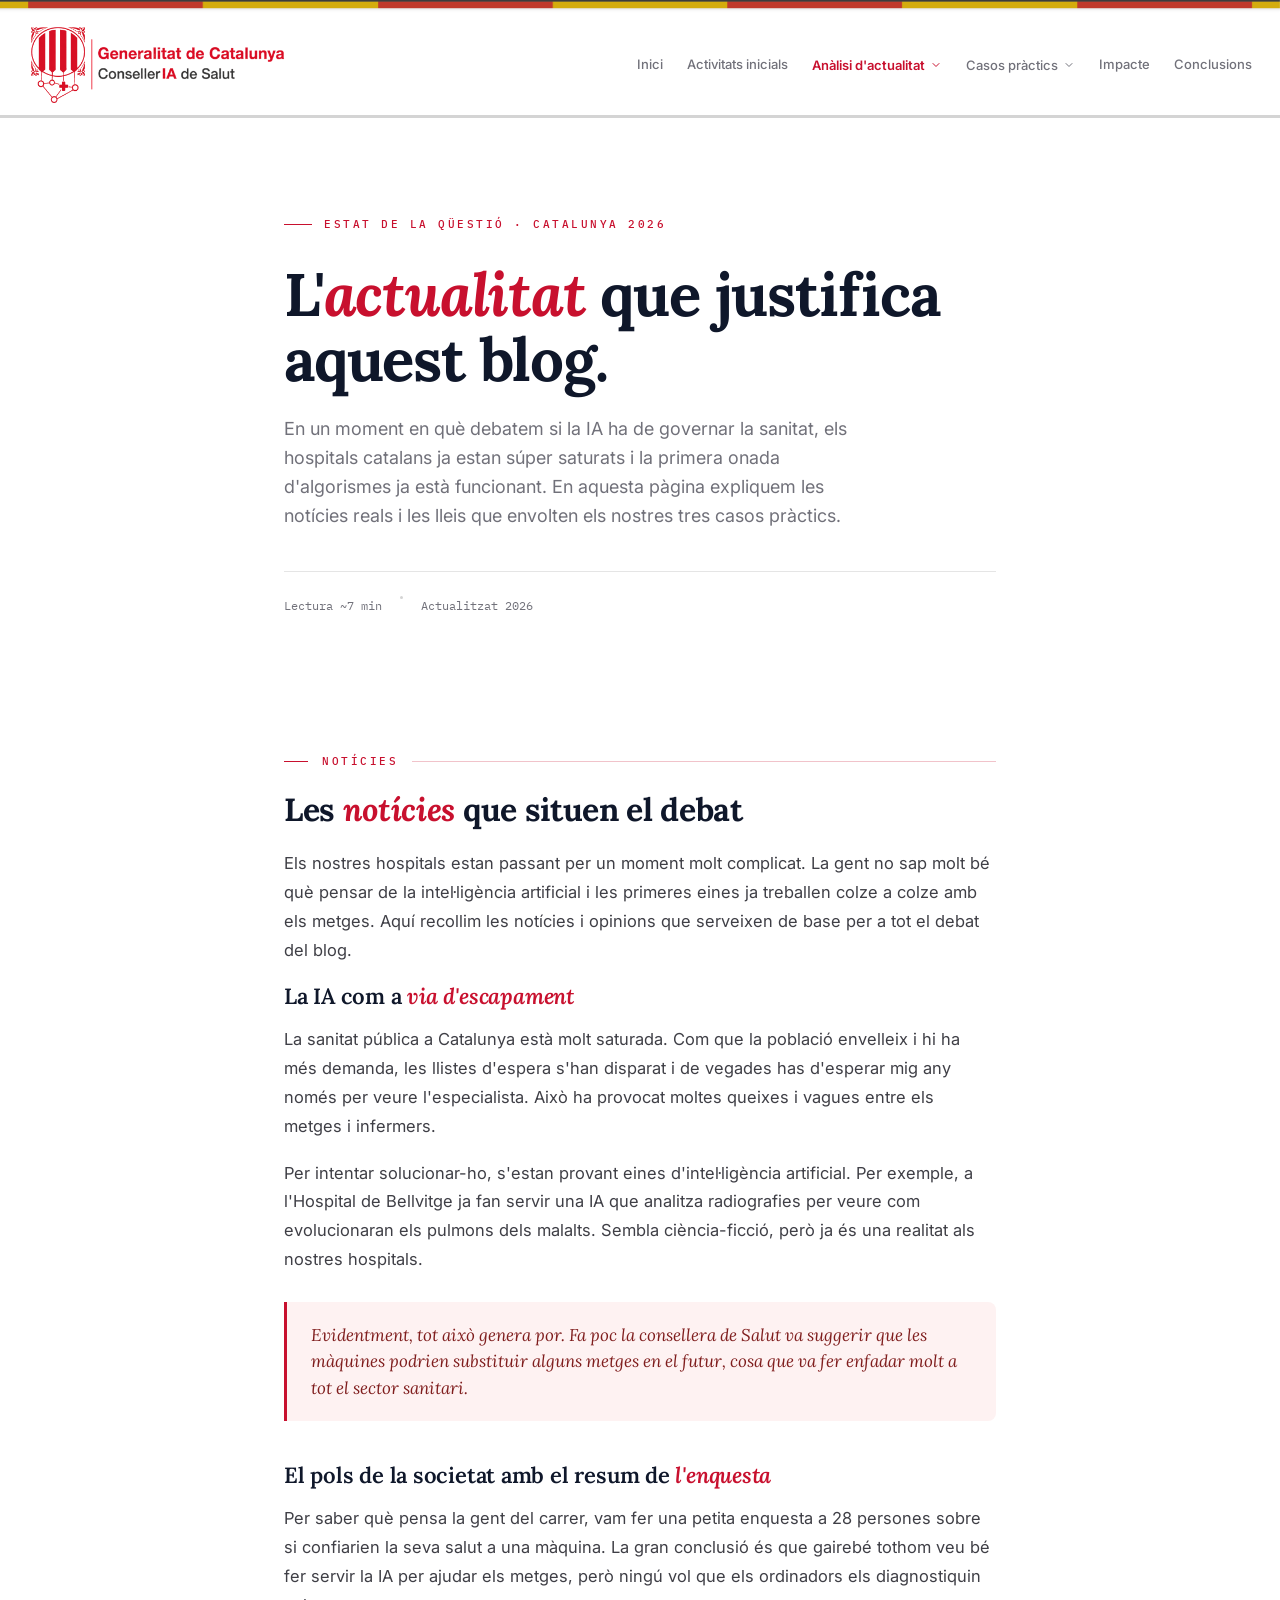
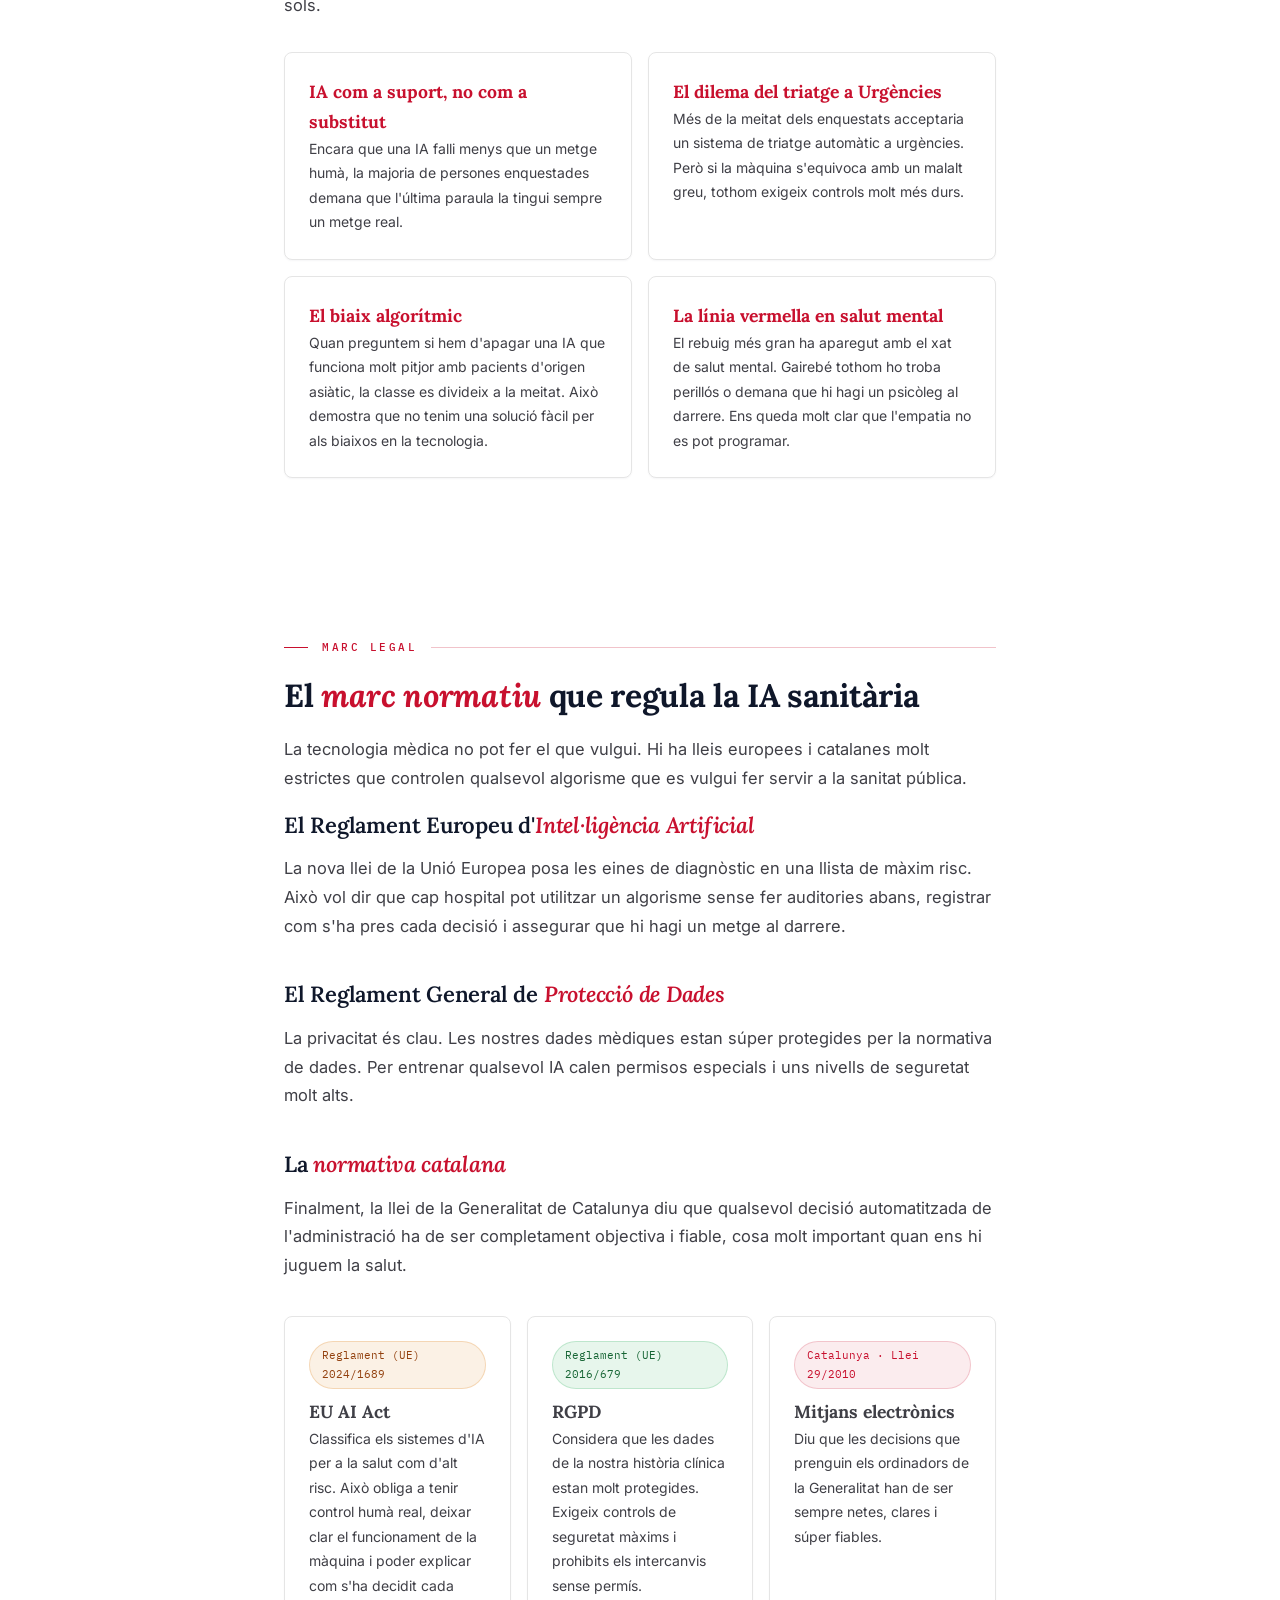
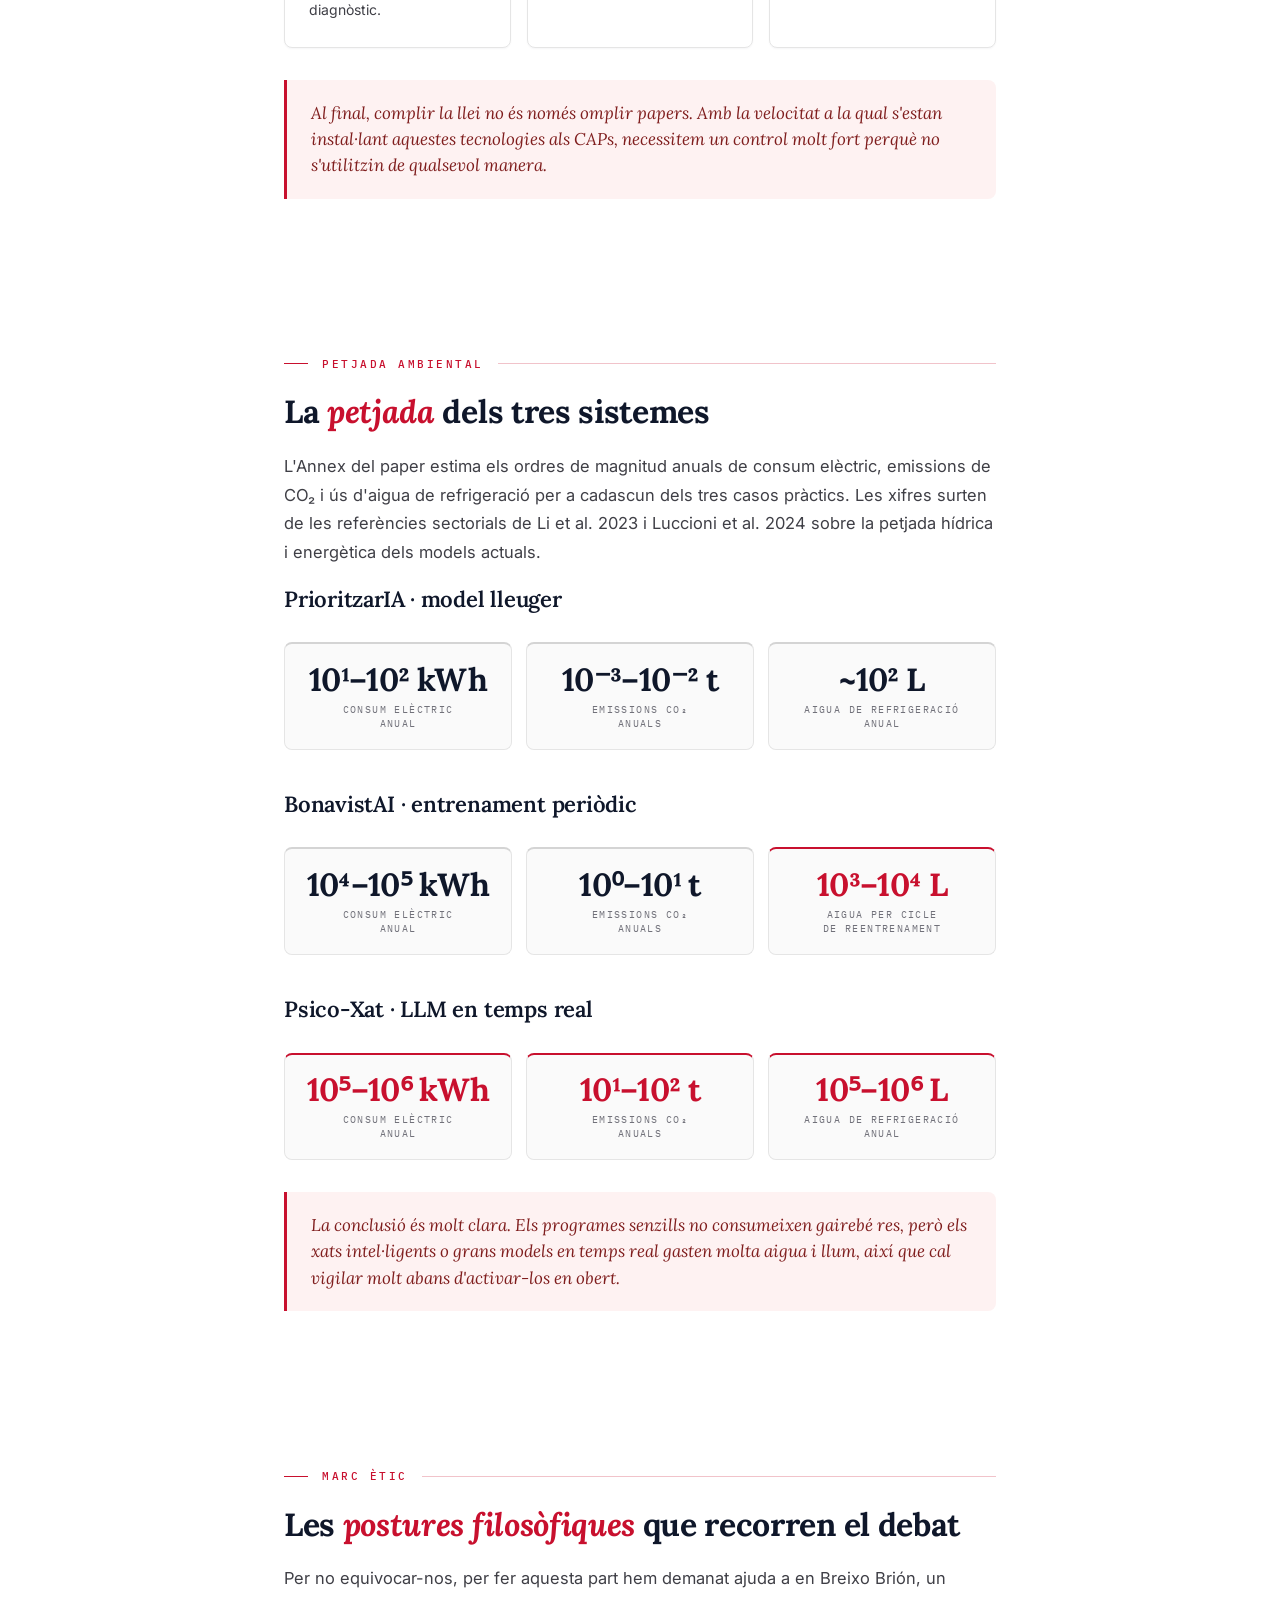
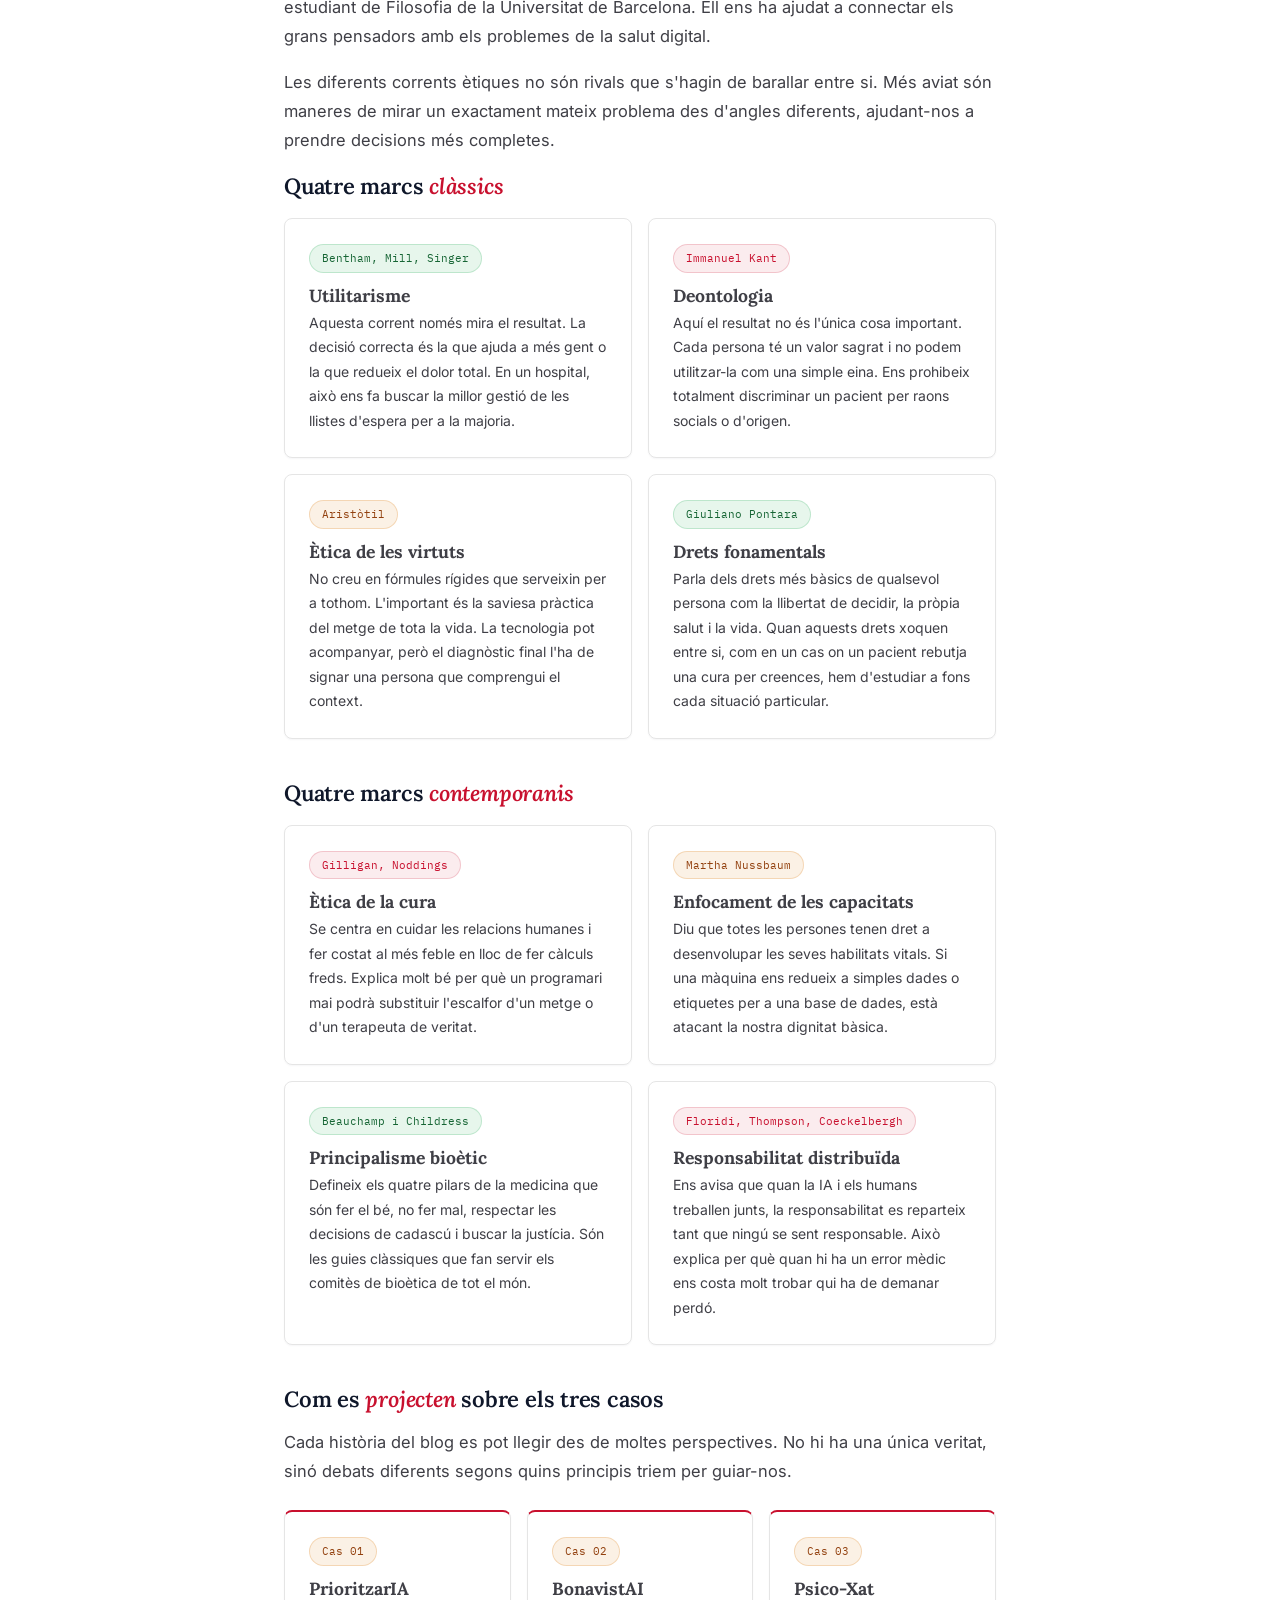
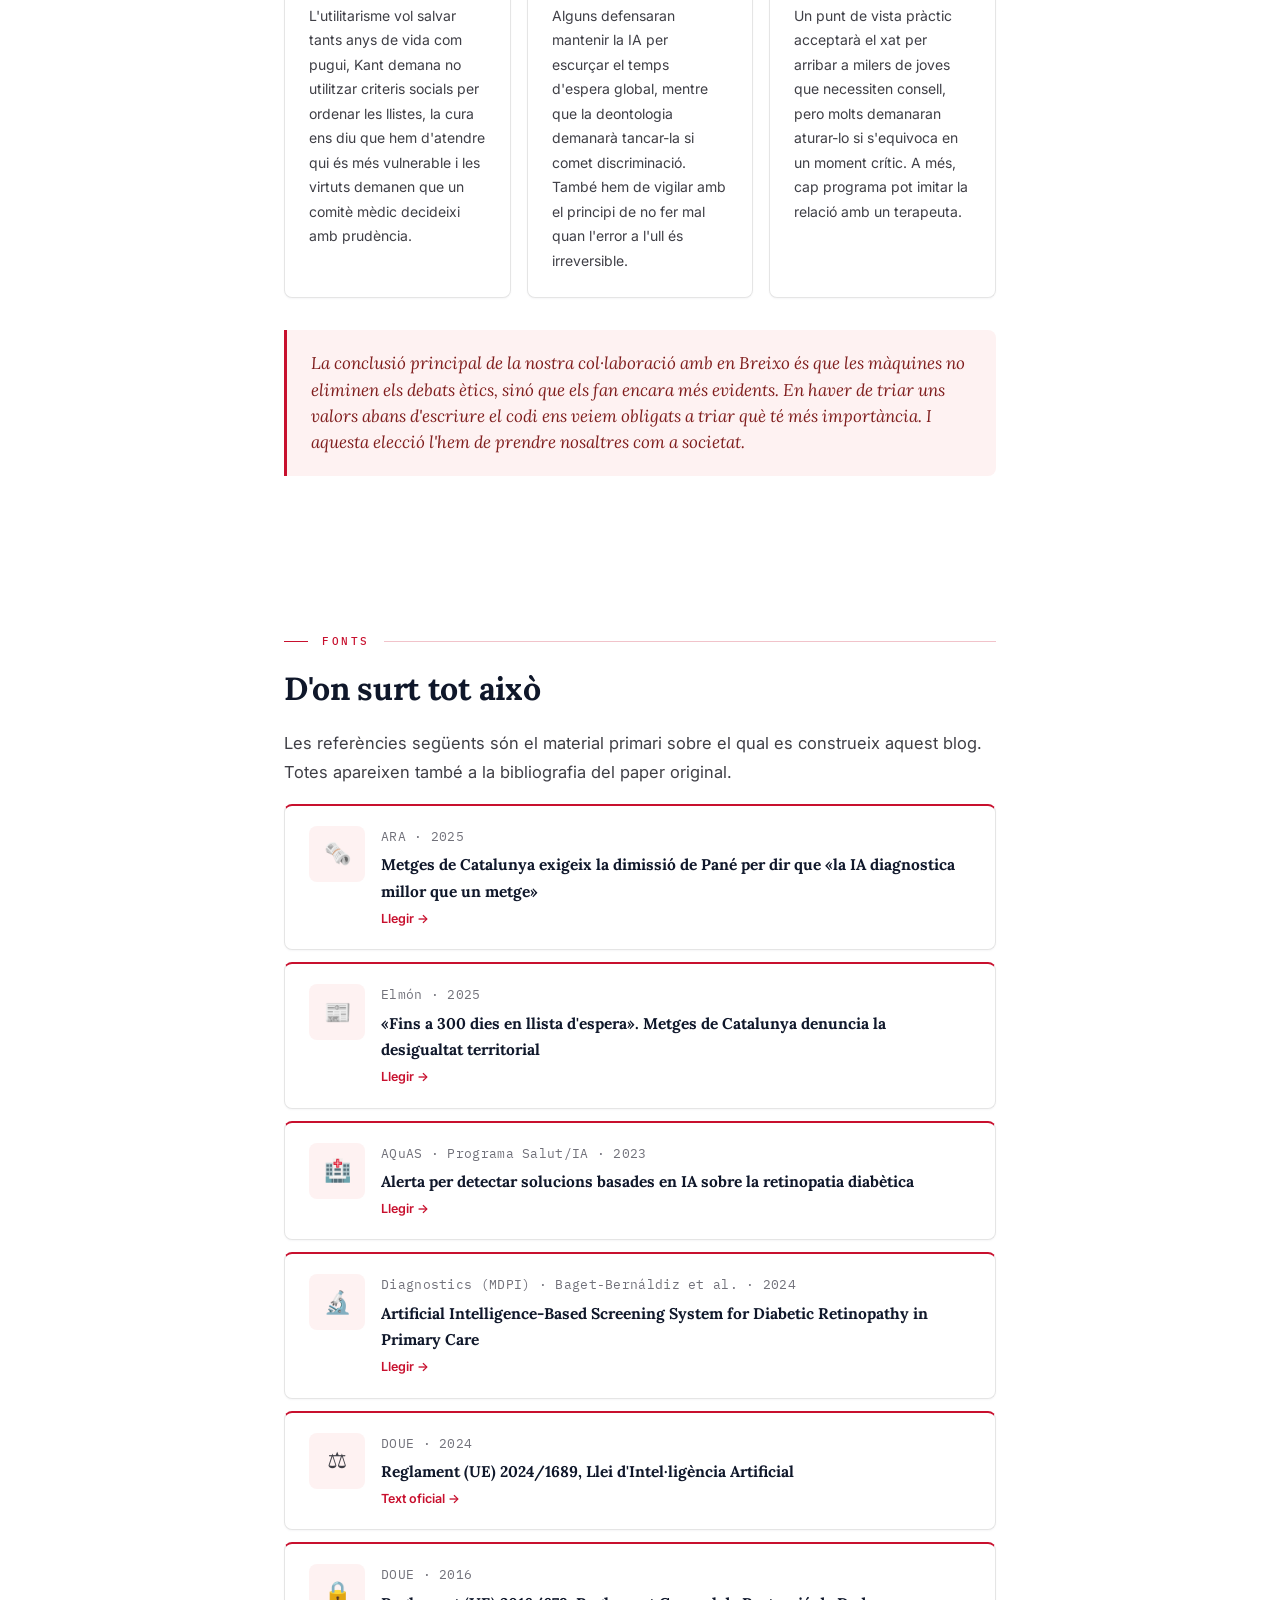
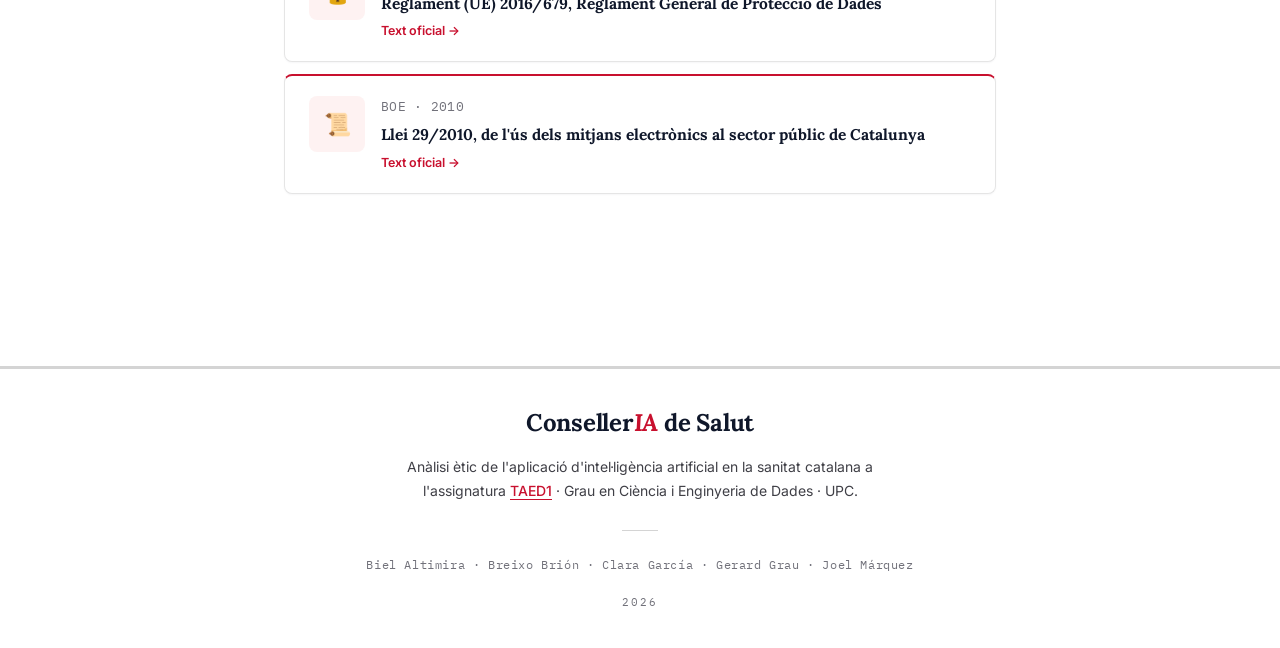
==== commit e5653358: "feat: afegeix pàgina d'impacte i paper descarregable, actualitza contingut - Nova pàgina costos.html" ====
--- a/blog/actualitat.html
+++ b/blog/actualitat.html
@@ -12,6 +12,25 @@
   <link rel="preconnect" href="https://fonts.gstatic.com" crossorigin>
   <link rel="stylesheet" href="https://fonts.googleapis.com/css2?family=Lora:ital,wght@0,500;0,600;0,700;1,400;1,500&family=Inter:wght@300;400;500;600;700&family=IBM+Plex+Mono:wght@400;500&display=swap">
   <link rel="stylesheet" href="assets/shared.css">
+  <style>
+    .subsection-title {
+      font-family: var(--font-serif);
+      font-size: 22px;
+      font-weight: 600;
+      color: var(--text);
+      margin-top: 2.5rem;
+      margin-bottom: 0.85rem;
+      letter-spacing: -0.01em;
+      line-height: 1.35;
+    }
+    .subsection-title em {
+      font-style: italic;
+      color: var(--accent);
+    }
+    .subsection-title.first {
+      margin-top: 0.5rem;
+    }
+  </style>
 </head>
 
 <body>
@@ -24,8 +43,21 @@
     </a>
     <div class="nav-links">
       <a href="index.html">Inici</a>
-      <a href="joc-resultats.html">Joc interactiu</a>
-      <a href="actualitat.html">Anàlisi d'actualitat</a>
+      <a href="joc-resultats.html">Activitats inicials</a>
+      <div class="nav-dropdown">
+        <button type="button" class="nav-dropdown-toggle" aria-haspopup="true" aria-expanded="false">
+          Anàlisi d'actualitat
+          <svg class="nav-chevron" viewBox="0 0 24 24" width="12" height="12" fill="none" stroke="currentColor"
+            stroke-width="2" stroke-linecap="round" stroke-linejoin="round" aria-hidden="true">
+            <path d="M6 9l6 6 6-6" />
+          </svg>
+        </button>
+        <div class="nav-dropdown-menu" role="menu">
+          <a href="actualitat.html#noticies" role="menuitem">Notícies</a>
+          <a href="actualitat.html#marc-legal" role="menuitem">Marc legal</a>
+          <a href="actualitat.html#marc-etic" role="menuitem">Marc ètic</a>
+        </div>
+      </div>
       <div class="nav-dropdown">
         <button type="button" class="nav-dropdown-toggle" aria-haspopup="true" aria-expanded="false">
           Casos pràctics
@@ -40,18 +72,17 @@
           <a href="psico-xat.html" role="menuitem">Psico-Xat</a>
         </div>
       </div>
+      <a href="costos.html">Impacte</a>
       <a href="conclusions.html">Conclusions</a>
     </div>
   </nav>
 
   <header class="hero">
-    <div class="hero-eyebrow">Estat de la qüestió · Catalunya 2025-2026</div>
+    <div class="hero-eyebrow">Estat de la qüestió · Catalunya 2026</div>
     <h1>L'<em>actualitat</em> que justifica aquest blog.</h1>
-    <p class="hero-sub">Mentre debatem si la IA pot governar la sanitat, el sistema català ja està en plena tensió
-      assistencial i la primera onada d'algoritmes ja opera dins el SISCAT. Aquí recollim el context periodístic,
-      institucional i legal que envolta cada cas pràctic.</p>
+    <p class="hero-sub">En un moment en què debatem si la IA ha de governar la sanitat, els hospitals catalans ja estan súper saturats i la primera onada d'algorismes ja està funcionant. En aquesta pàgina expliquem les notícies reals i les lleis que envolten els nostres tres casos pràctics.</p>
     <div class="hero-meta">
-      <span>Lectura ~6 min</span>
+      <span>Lectura ~7 min</span>
       <span class="dot"></span>
       <span>Actualitzat 2026</span>
     </div>
@@ -59,62 +90,213 @@
 
   <main class="container">
 
-    <section id="context" class="reveal">
-      <div class="section-label">Bloc A</div>
-      <h2>La tempesta perfecta i la IA com a <em>via d'escapament</em></h2>
-      <p>El sistema sanitari català es troba actualment en una situació de forta pressió assistencial estructural. L'increment de la demanda, associat a l'envelliment poblacional i a la cronicitat, ha provocat un augment sostingut de les llistes d'espera i de la saturació dels serveis. En especialitats com traumatologia, s'ha arribat a temps d'espera de fins a sis mesos per a una primera consulta. Aquesta pressió ha derivat en conflictes laborals i mobilitzacions del personal sanitari.</p>
-      <p>Amb un pressupost per al 2026 que supera els 13.500 milions d'euros, la combinació de recursos limitats i demanda creixent obliga a explorar noves formes d'optimització, entre les quals destaca la incorporació de sistemes d'intel·ligència artificial. Catalunya s'ha posicionat com un territori capdavanter, destacant la incorporació del sistema <strong>SEPI-IA</strong> a l'Hospital Universitari de Bellvitge, capaç d'analitzar tomografies i simular l'evolució de malalties pulmonars a diversos anys vista.</p>
+    <section id="noticies" class="reveal">
+      <div class="section-label">Notícies</div>
+      <h2>Les <em>notícies</em> que situen el debat</h2>
+      <p>Els nostres hospitals estan passant per un moment molt complicat. La gent no sap molt bé què pensar de la intel·ligència artificial i les primeres eines ja treballen colze a colze amb els metges. Aquí recollim les notícies i opinions que serveixen de base per a tot el debat del blog.</p>
+
+      <h3 class="subsection-title first">La IA com a <em>via d'escapament</em></h3>
+      <p>La sanitat pública a Catalunya està molt saturada. Com que la població envelleix i hi ha més demanda, les llistes d'espera s'han disparat i de vegades has d'esperar mig any només per veure l'especialista. Això ha provocat moltes queixes i vagues entre els metges i infermers.</p>
+      <p>Per intentar solucionar-ho, s'estan provant eines d'intel·ligència artificial. Per exemple, a l'Hospital de Bellvitge ja fan servir una IA que analitza radiografies per veure com evolucionaran els pulmons dels malalts. Sembla ciència-ficció, però ja és una realitat als nostres hospitals.</p>
       <div class="callout">
-        <p>Aquesta transformació no està exempta de controvèrsia. Les declaracions atribuïdes a la consellera de Salut suggerint que la IA podria substituir professionals han generat un fort rebuig mèdic.</p>
-      </div>
-    </section>
-
-    <section id="enquesta" class="reveal">
-      <div class="section-label">Bloc B</div>
-      <h2>El pols de la societat: <em>Resum de l'Enquesta</em></h2>
-      <p>L'estudi realitzat recull les respostes de 28 persones enquestades per avaluar la percepció social sobre la delegació de decisions mèdiques a sistemes d'IA. La conclusió més clara i transversal és que la majoria d'estudiants enquestats accepten la IA com a <strong>eina de suport</strong> a la decisió clínica, però rebutgen majoritàriament la substitució autònoma dels professionals.</p>
-      
+        <p>Evidentment, tot això genera por. Fa poc la consellera de Salut va suggerir que les màquines podrien substituir alguns metges en el futur, cosa que va fer enfadar molt a tot el sector sanitari.</p>
+      </div>
+
+      <h3 class="subsection-title">El pols de la societat amb el resum de <em>l'enquesta</em></h3>
+      <p>Per saber què pensa la gent del carrer, vam fer una petita enquesta a 28 persones sobre si confiarien la seva salut a una màquina. La gran conclusió és que gairebé tothom veu bé fer servir la IA per ajudar els metges, però ningú vol que els ordinadors els diagnostiquin sols.</p>
+
       <div class="card-grid" style="grid-template-columns: 1fr 1fr; gap: 1rem;">
         <div class="card" style="padding: 1.5rem">
-          <h3 style="margin-top: 0; font-size: 1.1rem; color: var(--accent);">IA com a suport, no com a substitut</h3>
-          <p style="margin-bottom: 0; font-size: 14px;">Davant de <em>ClinIA</em> (un sistema amb precisió superior a metges), la resposta dominant (15 persones) és que hauria d'actuar "només com a eina de suport per al metge", reclamant sempre supervisió professional.</p>
-        </div>
-        <div class="card" style="padding: 1.5rem">
-          <h3 style="margin-top: 0; font-size: 1.1rem; color: var(--accent);">El dilema del triatge a Urgències</h3>
-          <p style="margin-bottom: 0; font-size: 14px;">El 60,7% estaria a favor d'un sistema d'auto-triatge. No obstant això, quan es presenta un escenari d'error on la IA falla, gairebé tothom s'adhereix a l'exigència de garanties i supervisió mèdica estricta.</p>
-        </div>
-        <div class="card" style="padding: 1.5rem">
-          <h3 style="margin-top: 0; font-size: 1.1rem; color: var(--accent);">El biaix algorítmic</h3>
-          <p style="margin-bottom: 0; font-size: 14px;">Davant d'un sistema amb un 94% de precisió en europeus i un 79% en asiàtics, les respostes es divideixen equitativament. Això revela la manca d'un criteri ètic evident i consensuat per solucionar els biaixos en les dades d'entrenament.</p>
-        </div>
-        <div class="card" style="padding: 1.5rem">
-          <h3 style="margin-top: 0; font-size: 1.1rem; color: var(--accent);">La línia vermella: Salut Mental</h3>
-          <p style="margin-bottom: 0; font-size: 14px;">La pregunta amb el resultat més contundent (cas <em>Psico-Xat</em>): 13 persones ho consideren "perillós" i 7 exigeixen supervisió humana directa. La dimensió relacional i l'empatia són percebudes com a insubstituïbles.</p>
+          <h4 style="margin-top: 0; font-size: 1.1rem; color: var(--accent); font-family: var(--font-serif);">IA com a suport, no com a substitut</h4>
+          <p style="margin-bottom: 0; font-size: 14px;">Encara que una IA falli menys que un metge humà, la majoria de persones enquestades demana que l'última paraula la tingui sempre un metge real.</p>
+        </div>
+        <div class="card" style="padding: 1.5rem">
+          <h4 style="margin-top: 0; font-size: 1.1rem; color: var(--accent); font-family: var(--font-serif);">El dilema del triatge a Urgències</h4>
+          <p style="margin-bottom: 0; font-size: 14px;">Més de la meitat dels enquestats acceptaria un sistema de triatge automàtic a urgències. Però si la màquina s'equivoca amb un malalt greu, tothom exigeix controls molt més durs.</p>
+        </div>
+        <div class="card" style="padding: 1.5rem">
+          <h4 style="margin-top: 0; font-size: 1.1rem; color: var(--accent); font-family: var(--font-serif);">El biaix algorítmic</h4>
+          <p style="margin-bottom: 0; font-size: 14px;">Quan preguntem si hem d'apagar una IA que funciona molt pitjor amb pacients d'origen asiàtic, la classe es divideix a la meitat. Això demostra que no tenim una solució fàcil per als biaixos en la tecnologia.</p>
+        </div>
+        <div class="card" style="padding: 1.5rem">
+          <h4 style="margin-top: 0; font-size: 1.1rem; color: var(--accent); font-family: var(--font-serif);">La línia vermella en salut mental</h4>
+          <p style="margin-bottom: 0; font-size: 14px;">El rebuig més gran ha aparegut amb el xat de salut mental. Gairebé tothom ho troba perillós o demana que hi hagi un psicòleg al darrere. Ens queda molt clar que l'empatia no es pot programar.</p>
         </div>
       </div>
     </section>
 
     <section id="marc-legal" class="reveal">
-      <div class="section-label">Bloc C</div>
-      <h2>La teranyina legal: <em>El marc normatiu</em></h2>
-      <p>L'ús de la intel·ligència artificial en l'àmbit sanitari està regulat per un marc normatiu multinivell que condiciona qualsevol implementació de la Conselleria:</p>
-
-      <div class="card-grid" style="grid-template-columns: 1fr 1fr 1fr; gap: 1rem;">
+      <div class="section-label">Marc legal</div>
+      <h2>El <em>marc normatiu</em> que regula la IA sanitària</h2>
+      <p>La tecnologia mèdica no pot fer el que vulgui. Hi ha lleis europees i catalanes molt estrictes que controlen qualsevol algorisme que es vulgui fer servir a la sanitat pública.</p>
+
+      <h3 class="subsection-title first">El Reglament Europeu d'<em>Intel·ligència Artificial</em></h3>
+      <p>La nova llei de la Unió Europea posa les eines de diagnòstic en una llista de màxim risc. Això vol dir que cap hospital pot utilitzar un algorisme sense fer auditories abans, registrar com s'ha pres cada decisió i assegurar que hi hagi un metge al darrere.</p>
+
+      <h3 class="subsection-title">El Reglament General de <em>Protecció de Dades</em></h3>
+      <p>La privacitat és clau. Les nostres dades mèdiques estan súper protegides per la normativa de dades. Per entrenar qualsevol IA calen permisos especials i uns nivells de seguretat molt alts.</p>
+
+      <h3 class="subsection-title">La <em>normativa catalana</em></h3>
+      <p>Finalment, la llei de la Generalitat de Catalunya diu que qualsevol decisió automatitzada de l'administració ha de ser completament objectiva i fiable, cosa molt important quan ens hi juguem la salut.</p>
+
+      <div class="card-grid" style="grid-template-columns: 1fr 1fr 1fr; gap: 1rem; margin-top: 2.25rem;">
         <div class="card" style="padding: 1.5rem">
           <span class="chip chip-mb" style="margin-bottom: 0.5rem; display: inline-block;">Reglament (UE) 2024/1689</span>
-          <h3 style="margin-top: 0; font-size: 1.1rem;">EU AI Act</h3>
-          <p style="font-size: 14px; margin-bottom: 0; color: var(--body);">Classifica els sistemes d'IA aplicats a la salut com d'<strong>alt risc</strong>, exigint supervisió humana efectiva, transparència, traçabilitat i dret a l'explicació de les decisions.</p>
+          <h4 style="margin-top: 0; font-size: 1.1rem; font-family: var(--font-serif);">EU AI Act</h4>
+          <p style="font-size: 14px; margin-bottom: 0; color: var(--body);">Classifica els sistemes d'IA per a la salut com d'alt risc. Això obliga a tenir control humà real, deixar clar el funcionament de la màquina i poder explicar com s'ha decidit cada diagnòstic.</p>
         </div>
         <div class="card" style="padding: 1.5rem">
           <span class="chip chip-in" style="margin-bottom: 0.5rem; display: inline-block;">Reglament (UE) 2016/679</span>
-          <h3 style="margin-top: 0; font-size: 1.1rem;">RGPD</h3>
-          <p style="font-size: 14px; margin-bottom: 0; color: var(--body);">Considera les dades de salut com una <strong>categoria especialment protegida</strong>. Requereix garanties reforçades i bases jurídiques molt estrictes per al seu tractament.</p>
+          <h4 style="margin-top: 0; font-size: 1.1rem; font-family: var(--font-serif);">RGPD</h4>
+          <p style="font-size: 14px; margin-bottom: 0; color: var(--body);">Considera que les dades de la nostra història clínica estan molt protegides. Exigeix controls de seguretat màxims i prohibits els intercanvis sense permís.</p>
         </div>
         <div class="card" style="padding: 1.5rem">
           <span class="chip chip-out" style="margin-bottom: 0.5rem; display: inline-block;">Catalunya · Llei 29/2010</span>
-          <h3 style="margin-top: 0; font-size: 1.1rem;">Mitjans electrònics</h3>
-          <p style="font-size: 14px; margin-bottom: 0; color: var(--body);">Estableix que les decisions automatitzades de l'administració pública han de garantir la qualitat, objectivitat i fiabilitat de la informació utilitzada.</p>
-        </div>
+          <h4 style="margin-top: 0; font-size: 1.1rem; font-family: var(--font-serif);">Mitjans electrònics</h4>
+          <p style="font-size: 14px; margin-bottom: 0; color: var(--body);">Diu que les decisions que prenguin els ordinadors de la Generalitat han de ser sempre netes, clares i súper fiables.</p>
+        </div>
+      </div>
+
+      <div class="callout" style="margin-top: 2rem;">
+        <p>Al final, complir la llei no és només omplir papers. Amb la velocitat a la qual s'estan instal·lant aquestes tecnologies als CAPs, necessitem un control molt fort perquè no s'utilitzin de qualsevol manera.</p>
+      </div>
+    </section>
+
+    <section id="petjada" class="reveal">
+      <div class="section-label">Petjada ambiental</div>
+      <h2>La <em>petjada</em> dels tres sistemes</h2>
+      <p>L'Annex del paper estima els ordres de magnitud anuals de consum elèctric, emissions de CO₂ i ús d'aigua de refrigeració per a cadascun dels tres casos pràctics. Les xifres surten de les referències sectorials de Li et al. 2023 i Luccioni et al. 2024 sobre la petjada hídrica i energètica dels models actuals.</p>
+
+      <h3 class="subsection-title first">PrioritzarIA · model lleuger</h3>
+      <div class="impact-grid">
+        <div class="impact-card muted">
+          <div class="impact-num">10¹–10² kWh</div>
+          <div class="impact-lbl">Consum elèctric<br>anual</div>
+        </div>
+        <div class="impact-card muted">
+          <div class="impact-num">10⁻³–10⁻² t</div>
+          <div class="impact-lbl">Emissions CO₂<br>anuals</div>
+        </div>
+        <div class="impact-card muted">
+          <div class="impact-num">~10² L</div>
+          <div class="impact-lbl">Aigua de refrigeració<br>anual</div>
+        </div>
+      </div>
+
+      <h3 class="subsection-title">BonavistAI · entrenament periòdic</h3>
+      <div class="impact-grid">
+        <div class="impact-card muted">
+          <div class="impact-num">10⁴–10⁵ kWh</div>
+          <div class="impact-lbl">Consum elèctric<br>anual</div>
+        </div>
+        <div class="impact-card muted">
+          <div class="impact-num">10⁰–10¹ t</div>
+          <div class="impact-lbl">Emissions CO₂<br>anuals</div>
+        </div>
+        <div class="impact-card alert">
+          <div class="impact-num">10³–10⁴ L</div>
+          <div class="impact-lbl">Aigua per cicle<br>de reentrenament</div>
+        </div>
+      </div>
+
+      <h3 class="subsection-title">Psico-Xat · LLM en temps real</h3>
+      <div class="impact-grid">
+        <div class="impact-card alert">
+          <div class="impact-num">10⁵–10⁶ kWh</div>
+          <div class="impact-lbl">Consum elèctric<br>anual</div>
+        </div>
+        <div class="impact-card alert">
+          <div class="impact-num">10¹–10² t</div>
+          <div class="impact-lbl">Emissions CO₂<br>anuals</div>
+        </div>
+        <div class="impact-card alert">
+          <div class="impact-num">10⁵–10⁶ L</div>
+          <div class="impact-lbl">Aigua de refrigeració<br>anual</div>
+        </div>
+      </div>
+
+      <div class="callout" style="margin-top: 2rem;">
+        <p>La conclusió és molt clara. Els programes senzills no consumeixen gairebé res, però els xats intel·ligents o grans models en temps real gasten molta aigua i llum, així que cal vigilar molt abans d'activar-los en obert.</p>
+      </div>
+    </section>
+
+    <section id="marc-etic" class="reveal">
+      <div class="section-label">Marc ètic</div>
+      <h2>Les <em>postures filosòfiques</em> que recorren el debat</h2>
+      <p>Per no equivocar-nos, per fer aquesta part hem demanat ajuda a en Breixo Brión, un estudiant de Filosofia de la Universitat de Barcelona. Ell ens ha ajudat a connectar els grans pensadors amb els problemes de la salut digital.</p>
+      <p>Les diferents corrents ètiques no són rivals que s'hagin de barallar entre si. Més aviat són maneres de mirar un exactament mateix problema des d'angles diferents, ajudant-nos a prendre decisions més completes.</p>
+
+      <h3 class="subsection-title first">Quatre marcs <em>clàssics</em></h3>
+      <div class="card-grid" style="grid-template-columns: 1fr 1fr; gap: 1rem; margin-top: 1rem;">
+        <div class="card" style="padding: 1.5rem">
+          <span class="chip chip-in" style="margin-bottom: 0.5rem; display: inline-block;">Bentham, Mill, Singer</span>
+          <h4 style="margin-top: 0; font-size: 1.1rem; font-family: var(--font-serif);">Utilitarisme</h4>
+          <p style="font-size: 14px; margin-bottom: 0; color: var(--body);">Aquesta corrent només mira el resultat. La decisió correcta és la que ajuda a més gent o la que redueix el dolor total. En un hospital, això ens fa buscar la millor gestió de les llistes d'espera per a la majoria.</p>
+        </div>
+        <div class="card" style="padding: 1.5rem">
+          <span class="chip chip-out" style="margin-bottom: 0.5rem; display: inline-block;">Immanuel Kant</span>
+          <h4 style="margin-top: 0; font-size: 1.1rem; font-family: var(--font-serif);">Deontologia</h4>
+          <p style="font-size: 14px; margin-bottom: 0; color: var(--body);">Aquí el resultat no és l'única cosa important. Cada persona té un valor sagrat i no podem utilitzar-la com una simple eina. Ens prohibeix totalment discriminar un pacient per raons socials o d'origen.</p>
+        </div>
+        <div class="card" style="padding: 1.5rem">
+          <span class="chip chip-mb" style="margin-bottom: 0.5rem; display: inline-block;">Aristòtil</span>
+          <h4 style="margin-top: 0; font-size: 1.1rem; font-family: var(--font-serif);">Ètica de les virtuts</h4>
+          <p style="font-size: 14px; margin-bottom: 0; color: var(--body);">No creu en fórmules rígides que serveixin per a tothom. L'important és la saviesa pràctica del metge de tota la vida. La tecnologia pot acompanyar, però el diagnòstic final l'ha de signar una persona que comprengui el context.</p>
+        </div>
+        <div class="card" style="padding: 1.5rem">
+          <span class="chip chip-in" style="margin-bottom: 0.5rem; display: inline-block;">Giuliano Pontara</span>
+          <h4 style="margin-top: 0; font-size: 1.1rem; font-family: var(--font-serif);">Drets fonamentals</h4>
+          <p style="font-size: 14px; margin-bottom: 0; color: var(--body);">Parla dels drets més bàsics de qualsevol persona com la llibertat de decidir, la pròpia salut i la vida. Quan aquests drets xoquen entre si, com en un cas on un pacient rebutja una cura per creences, hem d'estudiar a fons cada situació particular.</p>
+        </div>
+      </div>
+
+      <h3 class="subsection-title">Quatre marcs <em>contemporanis</em></h3>
+      <div class="card-grid" style="grid-template-columns: 1fr 1fr; gap: 1rem; margin-top: 1rem;">
+        <div class="card" style="padding: 1.5rem">
+          <span class="chip chip-out" style="margin-bottom: 0.5rem; display: inline-block;">Gilligan, Noddings</span>
+          <h4 style="margin-top: 0; font-size: 1.1rem; font-family: var(--font-serif);">Ètica de la cura</h4>
+          <p style="font-size: 14px; margin-bottom: 0; color: var(--body);">Se centra en cuidar les relacions humanes i fer costat al més feble en lloc de fer càlculs freds. Explica molt bé per què un programari mai podrà substituir l'escalfor d'un metge o d'un terapeuta de veritat.</p>
+        </div>
+        <div class="card" style="padding: 1.5rem">
+          <span class="chip chip-mb" style="margin-bottom: 0.5rem; display: inline-block;">Martha Nussbaum</span>
+          <h4 style="margin-top: 0; font-size: 1.1rem; font-family: var(--font-serif);">Enfocament de les capacitats</h4>
+          <p style="font-size: 14px; margin-bottom: 0; color: var(--body);">Diu que totes les persones tenen dret a desenvolupar les seves habilitats vitals. Si una màquina ens redueix a simples dades o etiquetes per a una base de dades, està atacant la nostra dignitat bàsica.</p>
+        </div>
+        <div class="card" style="padding: 1.5rem">
+          <span class="chip chip-in" style="margin-bottom: 0.5rem; display: inline-block;">Beauchamp i Childress</span>
+          <h4 style="margin-top: 0; font-size: 1.1rem; font-family: var(--font-serif);">Principalisme bioètic</h4>
+          <p style="font-size: 14px; margin-bottom: 0; color: var(--body);">Defineix els quatre pilars de la medicina que són fer el bé, no fer mal, respectar les decisions de cadascú i buscar la justícia. Són les guies clàssiques que fan servir els comitès de bioètica de tot el món.</p>
+        </div>
+        <div class="card" style="padding: 1.5rem">
+          <span class="chip chip-out" style="margin-bottom: 0.5rem; display: inline-block;">Floridi, Thompson, Coeckelbergh</span>
+          <h4 style="margin-top: 0; font-size: 1.1rem; font-family: var(--font-serif);">Responsabilitat distribuïda</h4>
+          <p style="font-size: 14px; margin-bottom: 0; color: var(--body);">Ens avisa que quan la IA i els humans treballen junts, la responsabilitat es reparteix tant que ningú se sent responsable. Això explica per què quan hi ha un error mèdic ens costa molt trobar qui ha de demanar perdó.</p>
+        </div>
+      </div>
+
+      <h3 class="subsection-title">Com es <em>projecten</em> sobre els tres casos</h3>
+      <p>Cada història del blog es pot llegir des de moltes perspectives. No hi ha una única veritat, sinó debats diferents segons quins principis triem per guiar-nos.</p>
+
+      <div class="card-grid" style="grid-template-columns: 1fr 1fr 1fr; gap: 1rem; margin-top: 1.5rem;">
+        <div class="card" style="padding: 1.5rem; border-top: 2px solid var(--accent);">
+          <span class="chip chip-mb" style="margin-bottom: 0.5rem; display: inline-block;">Cas 01</span>
+          <h4 style="margin-top: 0; font-size: 1.1rem; font-family: var(--font-serif);">PrioritzarIA</h4>
+          <p style="font-size: 14px; margin-bottom: 0; color: var(--body);">L'utilitarisme vol salvar tants anys de vida com pugui, Kant demana no utilitzar criteris socials per ordenar les llistes, la cura ens diu que hem d'atendre qui és més vulnerable i les virtuts demanen que un comitè mèdic decideixi amb prudència.</p>
+        </div>
+        <div class="card" style="padding: 1.5rem; border-top: 2px solid var(--accent);">
+          <span class="chip chip-mb" style="margin-bottom: 0.5rem; display: inline-block;">Cas 02</span>
+          <h4 style="margin-top: 0; font-size: 1.1rem; font-family: var(--font-serif);">BonavistAI</h4>
+          <p style="font-size: 14px; margin-bottom: 0; color: var(--body);">Alguns defensaran mantenir la IA per escurçar el temps d'espera global, mentre que la deontologia demanarà tancar-la si comet discriminació. També hem de vigilar amb el principi de no fer mal quan l'error a l'ull és irreversible.</p>
+        </div>
+        <div class="card" style="padding: 1.5rem; border-top: 2px solid var(--accent);">
+          <span class="chip chip-mb" style="margin-bottom: 0.5rem; display: inline-block;">Cas 03</span>
+          <h4 style="margin-top: 0; font-size: 1.1rem; font-family: var(--font-serif);">Psico-Xat</h4>
+          <p style="font-size: 14px; margin-bottom: 0; color: var(--body);">Un punt de vista pràctic acceptarà el xat per arribar a milers de joves que necessiten consell, pero molts demanaran aturar-lo si s'equivoca en un moment crític. A més, cap programa pot imitar la relació amb un terapeuta.</p>
+        </div>
+      </div>
+
+      <div class="callout" style="margin-top: 2rem;">
+        <p>La conclusió principal de la nostra col·laboració amb en Breixo és que les màquines no eliminen els debats ètics, sinó que els fan encara més evidents. En haver de triar uns valors abans d'escriure el codi ens veiem obligats a triar què té més importància. I aquesta elecció l'hem de prendre nosaltres com a societat.</p>
       </div>
     </section>
 
@@ -123,11 +305,20 @@
       <h2>D'on surt tot això</h2>
       <p>Les referències següents són el material primari sobre el qual es construeix aquest blog. Totes apareixen també a la bibliografia del paper original.</p>
 
+      <a class="reading-card" href="https://www.ara.cat/societat/salut/metges-catalunya-exigeix-rectificacio-dimissio-pane-dir-ia-diagnostica-millor_1_5569713.html" target="_blank" rel="noopener noreferrer">
+        <div class="reading-thumb">🗞️</div>
+        <div>
+          <div class="reading-meta">ARA · 2025</div>
+          <div class="reading-title">Metges de Catalunya exigeix la dimissió de Pané per dir que «la IA diagnostica millor que un metge»</div>
+          <div class="reading-cta">Llegir →</div>
+        </div>
+      </a>
+
       <a class="reading-card" href="https://elmon.cat/es/sociedad/salud/hasta-300-dias-en-lista-de-espera-metges-de-catalunya-denuncia-desigualdad-territorial-1025357/" target="_blank" rel="noopener noreferrer">
         <div class="reading-thumb">📰</div>
         <div>
           <div class="reading-meta">Elmón · 2025</div>
-          <div class="reading-title">«Fins a 300 dies en llista d'espera»: Metges de Catalunya denuncia la desigualtat territorial</div>
+          <div class="reading-title">«Fins a 300 dies en llista d'espera». Metges de Catalunya denuncia la desigualtat territorial</div>
           <div class="reading-cta">Llegir →</div>
         </div>
       </a>
@@ -141,11 +332,20 @@
         </div>
       </a>
 
+      <a class="reading-card" href="https://pubmed.ncbi.nlm.nih.gov/39272776/" target="_blank" rel="noopener noreferrer">
+        <div class="reading-thumb">🔬</div>
+        <div>
+          <div class="reading-meta">Diagnostics (MDPI) · Baget-Bernáldiz et al. · 2024</div>
+          <div class="reading-title">Artificial Intelligence-Based Screening System for Diabetic Retinopathy in Primary Care</div>
+          <div class="reading-cta">Llegir →</div>
+        </div>
+      </a>
+
       <a class="reading-card" href="https://eur-lex.europa.eu/eli/reg/2024/1689/oj" target="_blank" rel="noopener noreferrer">
         <div class="reading-thumb">⚖️</div>
         <div>
           <div class="reading-meta">DOUE · 2024</div>
-          <div class="reading-title">Reglament (UE) 2024/1689 — Llei d'Intel·ligència Artificial</div>
+          <div class="reading-title">Reglament (UE) 2024/1689, Llei d'Intel·ligència Artificial</div>
           <div class="reading-cta">Text oficial →</div>
         </div>
       </a>
@@ -154,7 +354,7 @@
         <div class="reading-thumb">🔒</div>
         <div>
           <div class="reading-meta">DOUE · 2016</div>
-          <div class="reading-title">Reglament (UE) 2016/679 — Reglament General de Protecció de Dades</div>
+          <div class="reading-title">Reglament (UE) 2016/679, Reglament General de Protecció de Dades</div>
           <div class="reading-cta">Text oficial →</div>
         </div>
       </a>
@@ -167,16 +367,6 @@
           <div class="reading-cta">Text oficial →</div>
         </div>
       </a>
-    </section>
-
-    <section id="cta" class="reveal">
-      <div class="section-label">El paper acadèmic</div>
-      <h2>Vols aprofundir més?</h2>
-      <p>Tot aquest context i els resultats detallats de l'enquesta els pots trobar complets a l'informe acadèmic oficial que acompanya aquest projecte. També pots explorar com s'aplica aquest marc als nostres tres casos pràctics.</p>
-      <div class="cta-row">
-        <a class="cta-btn primary" href="assets/draft-paper.pdf" download>↓ Descarregar el paper (PDF)</a>
-        <a class="cta-btn" href="prioritzaria.html">Començar pels casos pràctics →</a>
-      </div>
     </section>
 
   </main>
--- a/blog/assets/shared.css
+++ b/blog/assets/shared.css
@@ -1354,7 +1354,7 @@
   gap: 16px;
   width: max-content;
   padding: 0.5rem 0 1.5rem;
-  animation: news-scroll 70s linear infinite;
+  animation: news-scroll 100s linear infinite;
 }
 .news-marquee-wrap:hover .news-track { animation-play-state: paused; }
 @keyframes news-scroll {
@@ -1362,7 +1362,7 @@
   100% { transform: translateX(-50%); }
 }
 .news-card {
-  flex: 0 0 320px;
+  flex: 0 0 330px;
   background: var(--surface);
   border: 1px solid var(--border);
   border-top: 2px solid var(--accent);
@@ -1372,6 +1372,8 @@
   display: flex;
   flex-direction: column;
   gap: 10px;
+  text-decoration: none;
+  color: inherit;
   transition: transform .25s, box-shadow .25s, border-color .25s;
 }
 .news-card:hover {
@@ -1404,6 +1406,21 @@
   color: var(--muted);
   margin: 0;
 }
+.news-cta {
+  margin-top: auto;
+  padding-top: 6px;
+  font-family: var(--font-mono);
+  font-size: 10.5px;
+  letter-spacing: 1.4px;
+  text-transform: uppercase;
+  color: var(--accent);
+  font-weight: 600;
+  display: inline-flex;
+  align-items: center;
+  gap: 6px;
+  transition: gap .25s;
+}
+.news-card:hover .news-cta { gap: 10px; }
 @media (prefers-reduced-motion: reduce) {
   .news-track { animation: none; }
 }
@@ -1569,3 +1586,227 @@
   .footer-description { font-size: 13.5px; }
   .formula { padding: 1rem 1.25rem; font-size: 13px; }
 }
+
+.joc-embed {
+  position: relative;
+  margin: 2rem auto;
+  width: 100%;
+  max-width: 420px;
+  background: #1a1a1a;
+  border-radius: 28px;
+  padding: 14px 10px 12px;
+  box-shadow: 0 12px 30px rgba(15,23,42,0.25);
+  display: flex;
+  flex-direction: column;
+  gap: 8px;
+}
+.joc-embed-toolbar {
+  display: flex;
+  align-items: center;
+  justify-content: space-between;
+  gap: 12px;
+  padding: 0 6px 2px;
+}
+.joc-embed-label {
+  font-family: var(--font-mono);
+  font-size: 10px;
+  letter-spacing: 1.4px;
+  text-transform: uppercase;
+  color: rgba(255,255,255,0.65);
+}
+.joc-embed-fs {
+  background: transparent;
+  border: 1px solid rgba(255,255,255,0.22);
+  border-radius: var(--r);
+  padding: 5px 10px;
+  font-family: var(--font-mono);
+  font-size: 10px;
+  font-weight: 500;
+  letter-spacing: 1.2px;
+  text-transform: uppercase;
+  display: inline-flex;
+  align-items: center;
+  gap: 6px;
+  color: rgba(255,255,255,0.85);
+  cursor: pointer;
+  transition: background .2s, color .2s, border-color .2s;
+}
+.joc-embed-fs:hover,
+.joc-embed-fs:focus-visible {
+  background: rgba(255,255,255,0.08);
+  color: #fff;
+  border-color: rgba(255,255,255,0.4);
+  outline: none;
+}
+.joc-embed-fs-close { display: none; }
+.joc-embed.is-fullscreen .joc-embed-fs-open,
+.joc-embed:fullscreen .joc-embed-fs-open { display: none; }
+.joc-embed.is-fullscreen .joc-embed-fs-close,
+.joc-embed:fullscreen .joc-embed-fs-close { display: inline; }
+.joc-embed-stage {
+  position: relative;
+  border-radius: 16px;
+  overflow: hidden;
+  background: #000;
+  aspect-ratio: 9 / 16;
+}
+.joc-embed-iframe {
+  position: absolute;
+  inset: 0;
+  width: 100%;
+  height: 100%;
+  border: 0;
+  display: block;
+  background: #000;
+}
+
+.joc-embed:fullscreen,
+.joc-embed:-webkit-full-screen,
+.joc-embed.is-fullscreen {
+  width: 100vw;
+  height: 100vh;
+  max-width: none;
+  margin: 0;
+  border-radius: 0;
+  padding: 0;
+  background: #0a0a0a;
+  display: flex;
+  flex-direction: column;
+  align-items: center;
+  justify-content: center;
+  gap: 0;
+}
+.joc-embed.is-fullscreen {
+  position: fixed;
+  inset: 0;
+  z-index: 9999;
+}
+.joc-embed:fullscreen .joc-embed-toolbar,
+.joc-embed:-webkit-full-screen .joc-embed-toolbar,
+.joc-embed.is-fullscreen .joc-embed-toolbar {
+  position: absolute;
+  top: 0; left: 0; right: 0;
+  padding: 14px 18px;
+  background: linear-gradient(180deg, rgba(0,0,0,0.55), rgba(0,0,0,0));
+  z-index: 2;
+}
+.joc-embed:fullscreen .joc-embed-stage,
+.joc-embed:-webkit-full-screen .joc-embed-stage,
+.joc-embed.is-fullscreen .joc-embed-stage {
+  width: min(100vw, calc(100vh * 9 / 16));
+  height: min(100vh, calc(100vw * 16 / 9));
+  aspect-ratio: auto;
+  border-radius: 0;
+}
+
+@media (max-width: 760px) {
+  .joc-embed { max-width: 360px; padding: 12px 8px 10px; border-radius: 24px; }
+  .joc-embed-stage { border-radius: 12px; }
+  .joc-embed-fs span:not(.joc-embed-fs-open):not(.joc-embed-fs-close) { display: none; }
+}
+@media (max-width: 520px) {
+  .joc-embed { max-width: 320px; padding: 10px 6px 8px; border-radius: 22px; }
+}
+
+.quiz-prog {
+  font-family: var(--font-mono);
+  font-size: 11px;
+  letter-spacing: 1.6px;
+  text-transform: uppercase;
+  color: var(--muted);
+  margin-bottom: 1rem;
+}
+.quiz-question {
+  font-family: var(--font-serif);
+  font-size: 19px;
+  line-height: 1.5;
+  color: var(--text);
+  margin-bottom: 1.5rem;
+}
+.quiz-options {
+  display: grid;
+  grid-template-columns: 1fr 1fr;
+  gap: 10px;
+}
+.quiz-options .vote-btn {
+  padding: 1rem;
+  min-height: 64px;
+  display: flex;
+  align-items: center;
+  justify-content: center;
+  line-height: 1.4;
+}
+.quiz-result {
+  text-align: center;
+  padding: 0.75rem 0;
+}
+.quiz-score {
+  font-family: var(--font-serif);
+  font-size: 56px;
+  font-weight: 700;
+  letter-spacing: -0.02em;
+  line-height: 1.05;
+  margin-bottom: 0.4rem;
+}
+.quiz-score-label {
+  font-family: var(--font-mono);
+  font-size: 11px;
+  letter-spacing: 1.6px;
+  text-transform: uppercase;
+  color: var(--muted);
+  margin-bottom: 1.25rem;
+}
+.quiz-msg {
+  font-family: var(--font-serif);
+  font-style: italic;
+  font-size: 17px;
+  line-height: 1.55;
+  color: var(--text);
+  max-width: 480px;
+  margin: 0 auto;
+}
+
+.impact-grid {
+  display: grid;
+  grid-template-columns: repeat(3, 1fr);
+  gap: 14px;
+  margin: 1.75rem 0 1rem;
+}
+.impact-card {
+  background: var(--surface-2);
+  border: 1px solid var(--border);
+  border-top: 2px solid var(--accent);
+  border-radius: var(--r-md);
+  padding: 1.1rem 1rem;
+  text-align: center;
+}
+.impact-card.muted {
+  border-top-color: var(--border-2);
+}
+.impact-num {
+  font-family: var(--font-serif);
+  font-size: 32px;
+  font-weight: 700;
+  letter-spacing: -0.02em;
+  line-height: 1.1;
+  color: var(--text);
+  margin-bottom: 6px;
+}
+.impact-card.alert .impact-num {
+  color: var(--accent);
+}
+.impact-lbl {
+  font-family: var(--font-mono);
+  font-size: 10px;
+  letter-spacing: 1.4px;
+  text-transform: uppercase;
+  color: var(--muted);
+  line-height: 1.4;
+}
+
+@media (max-width: 560px) {
+  .quiz-options { grid-template-columns: 1fr; }
+  .quiz-options .vote-btn { min-height: 52px; }
+  .impact-grid { grid-template-columns: 1fr; }
+  .quiz-score { font-size: 44px; }
+}
